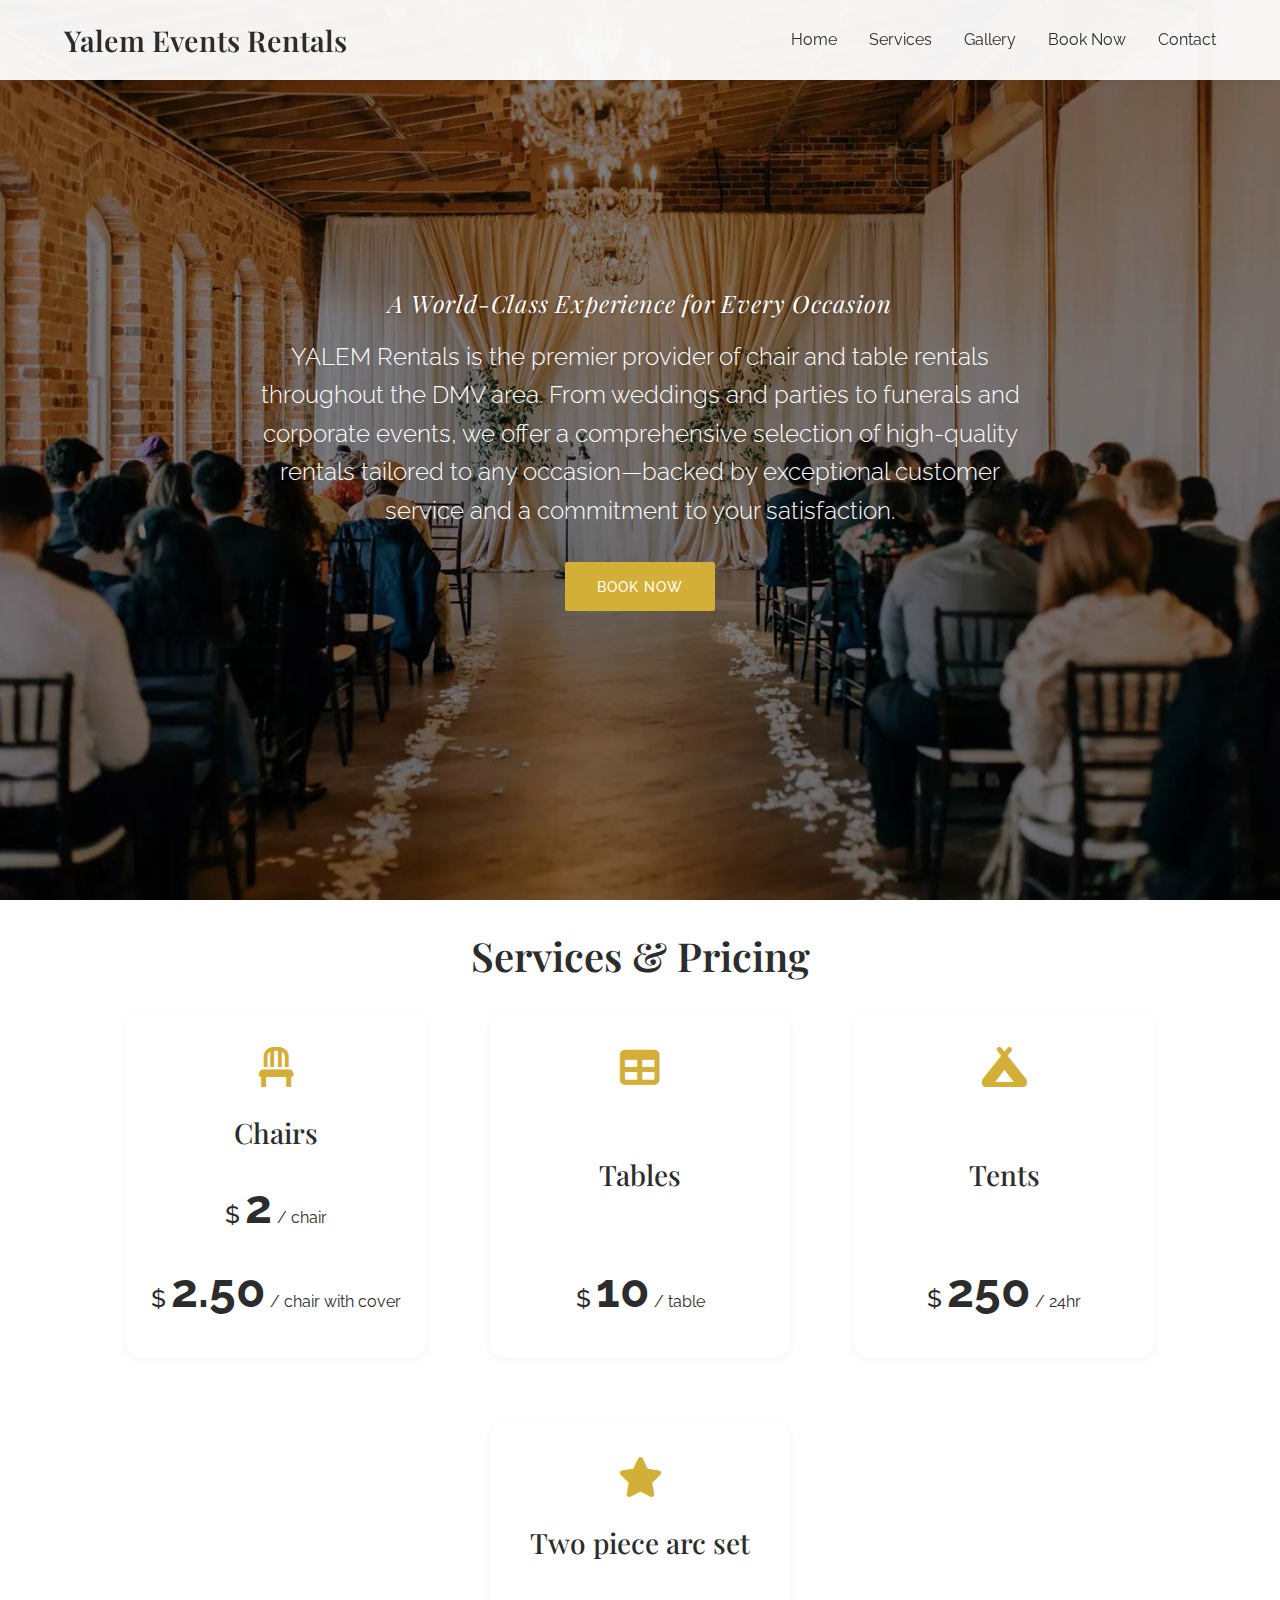
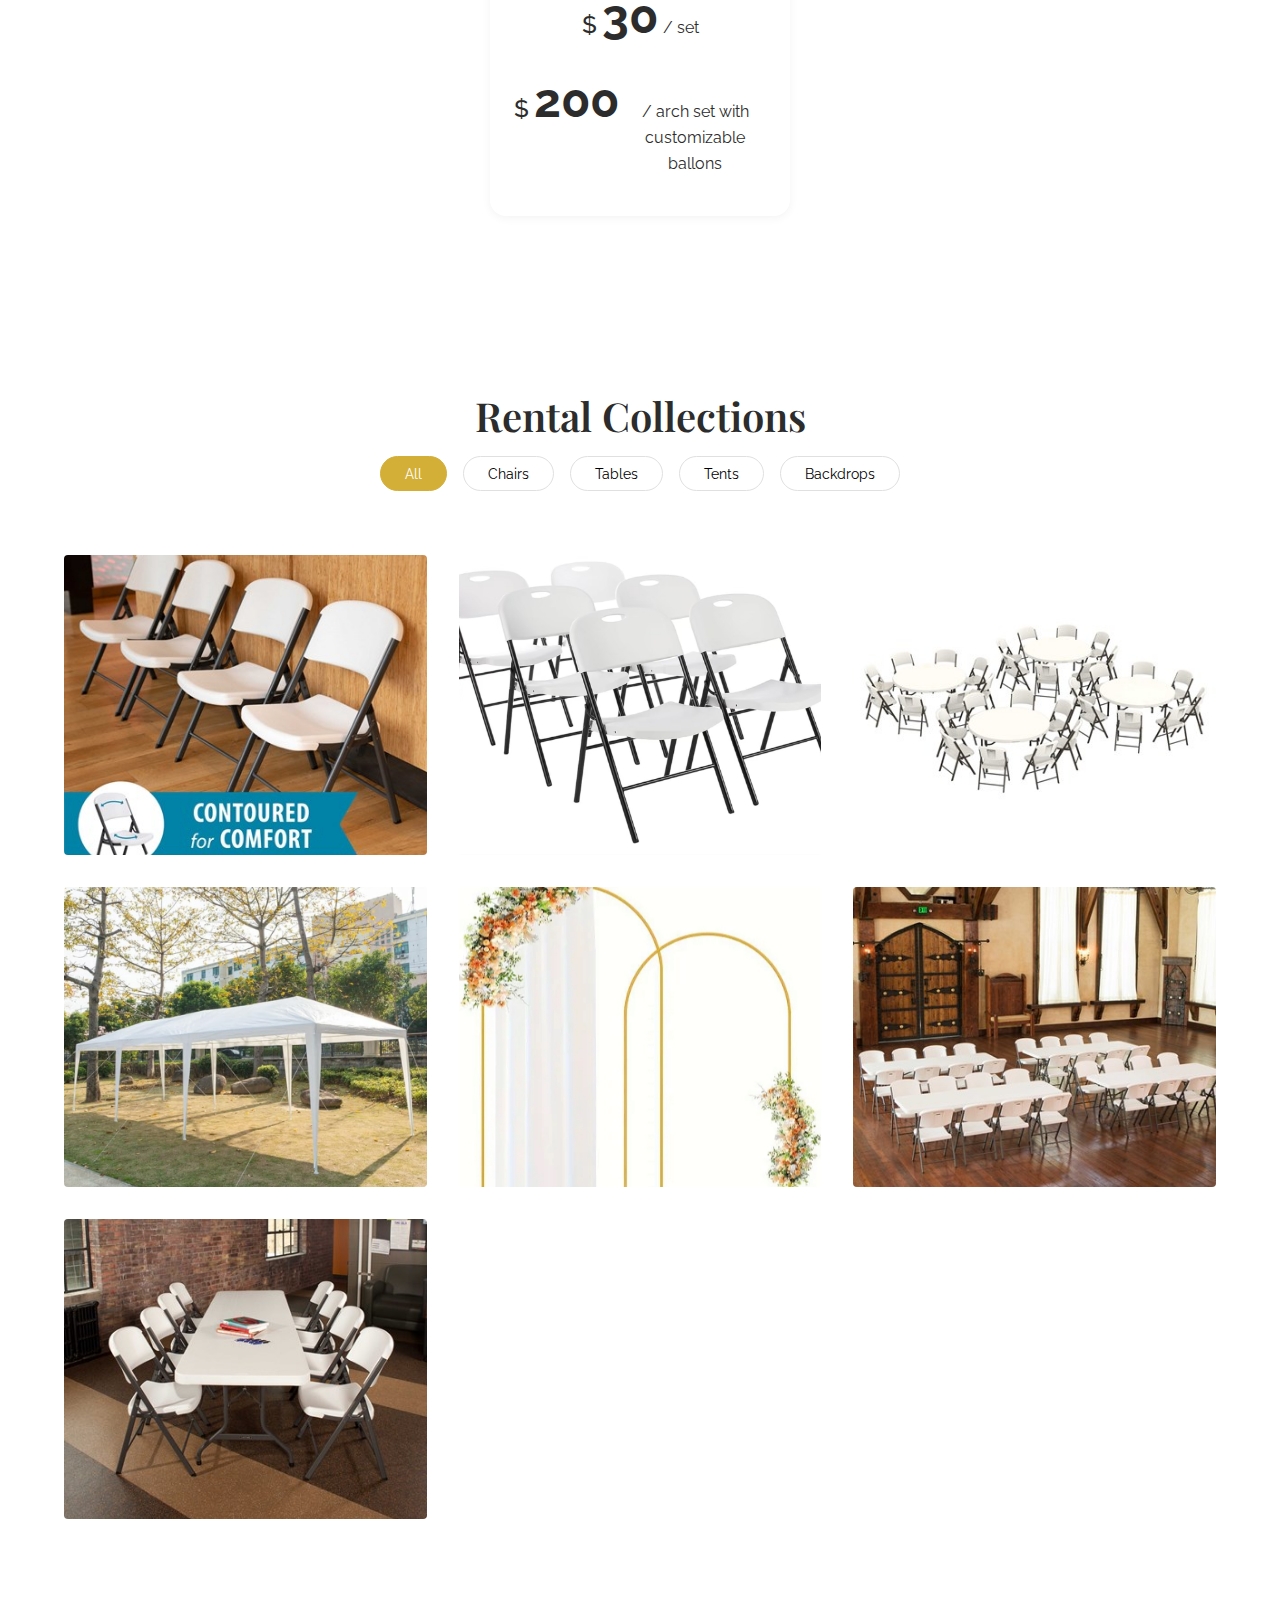
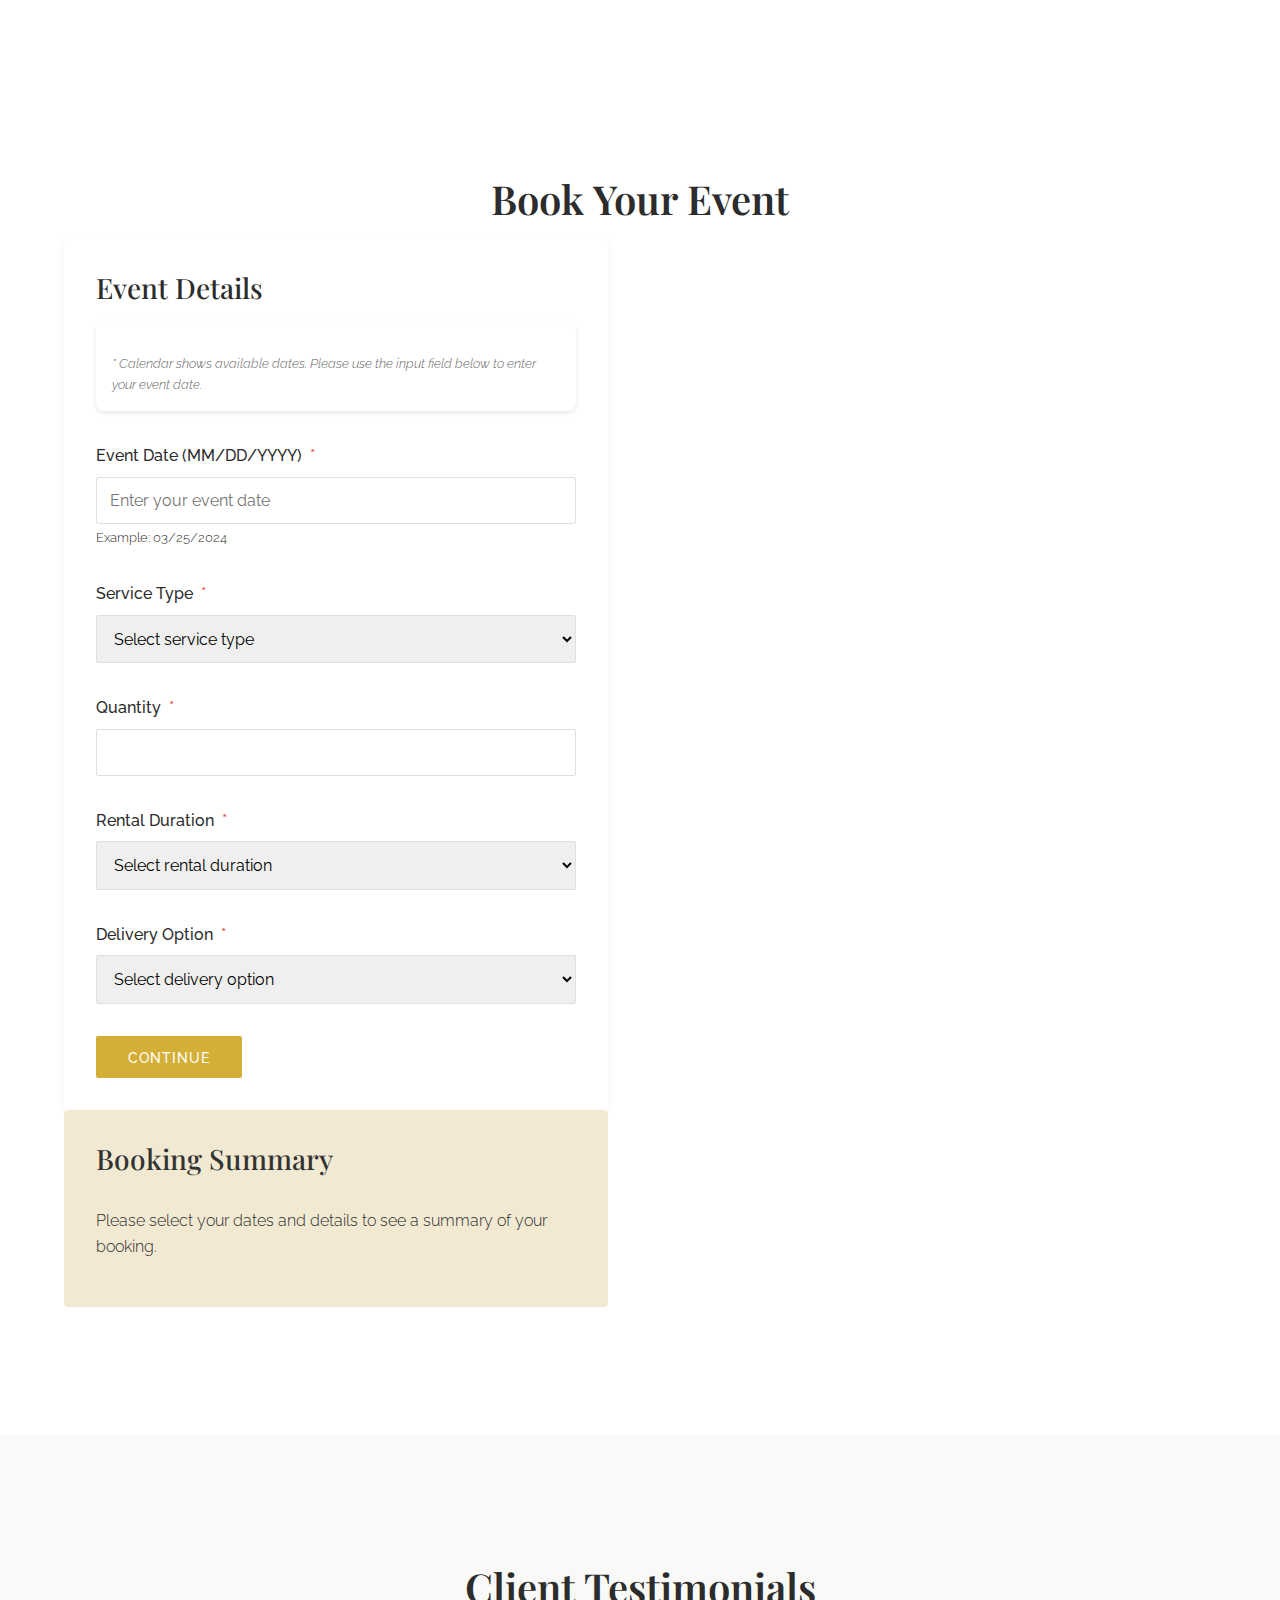
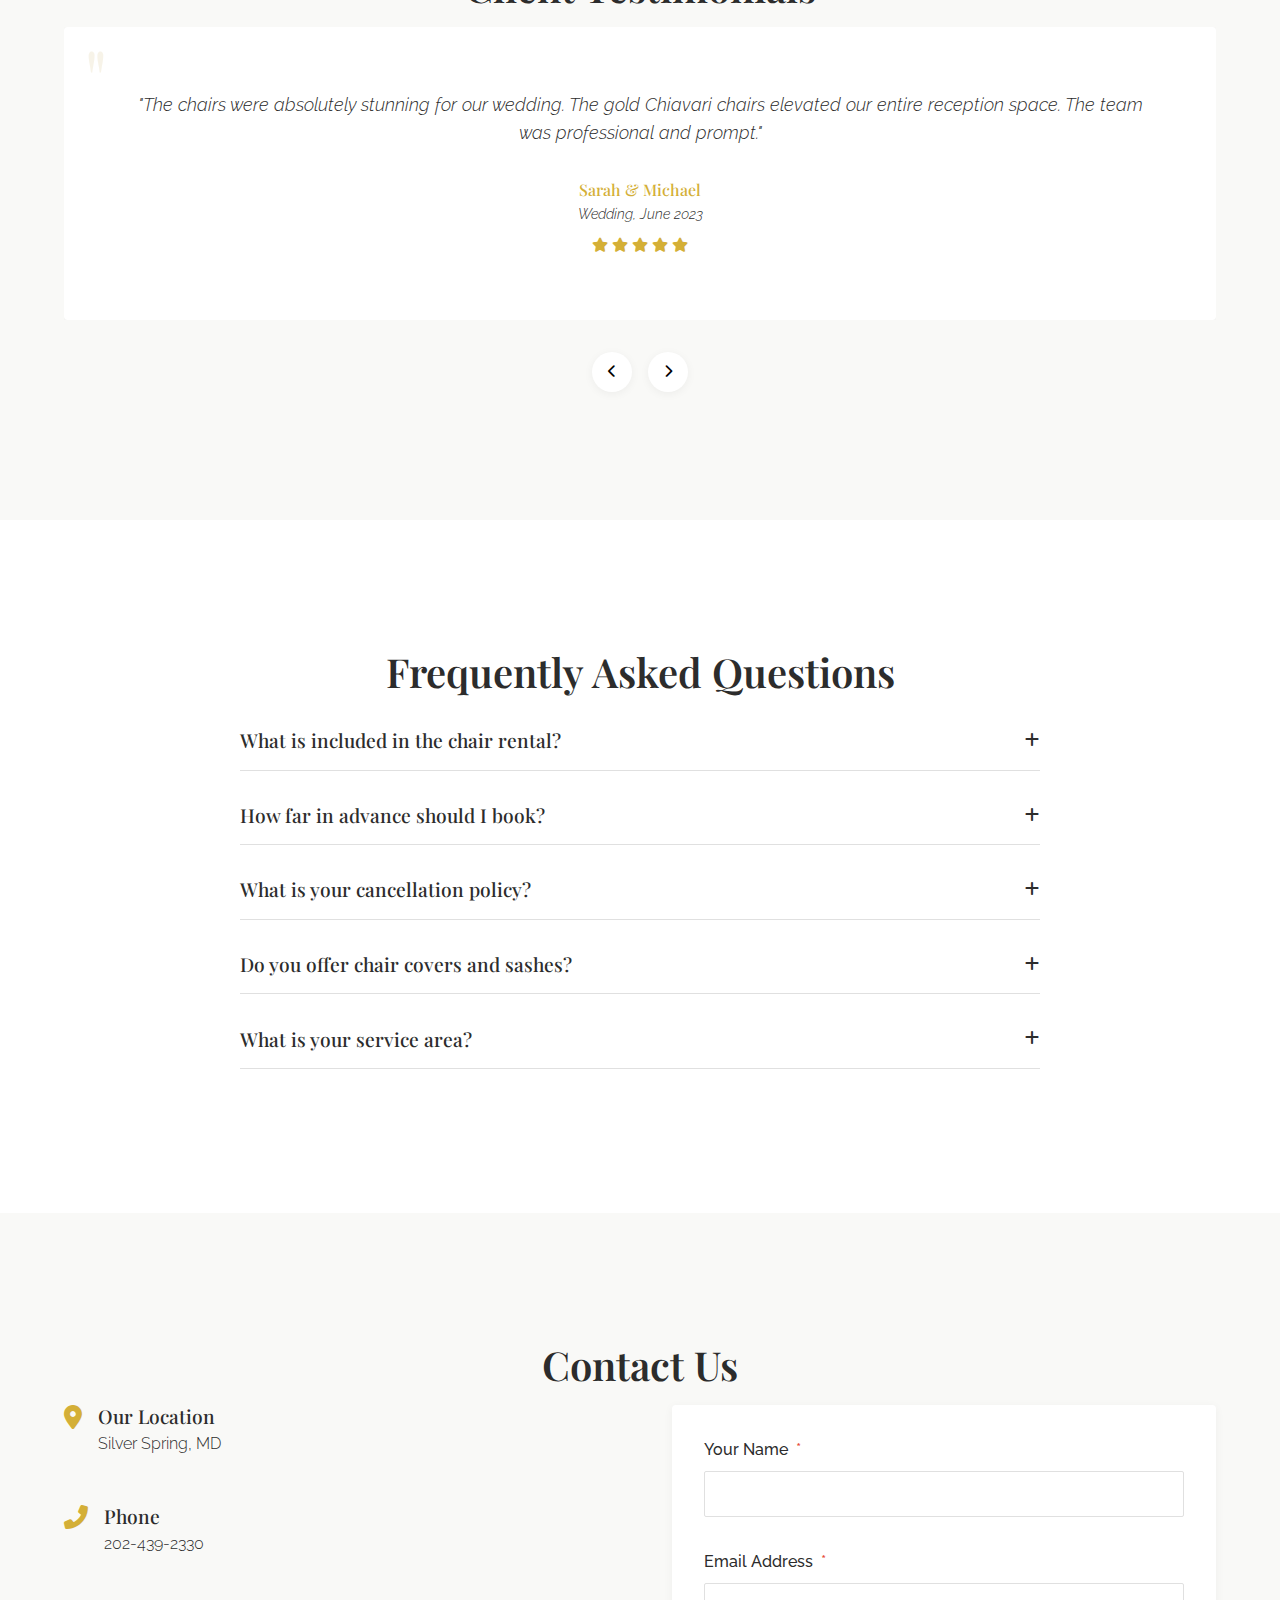
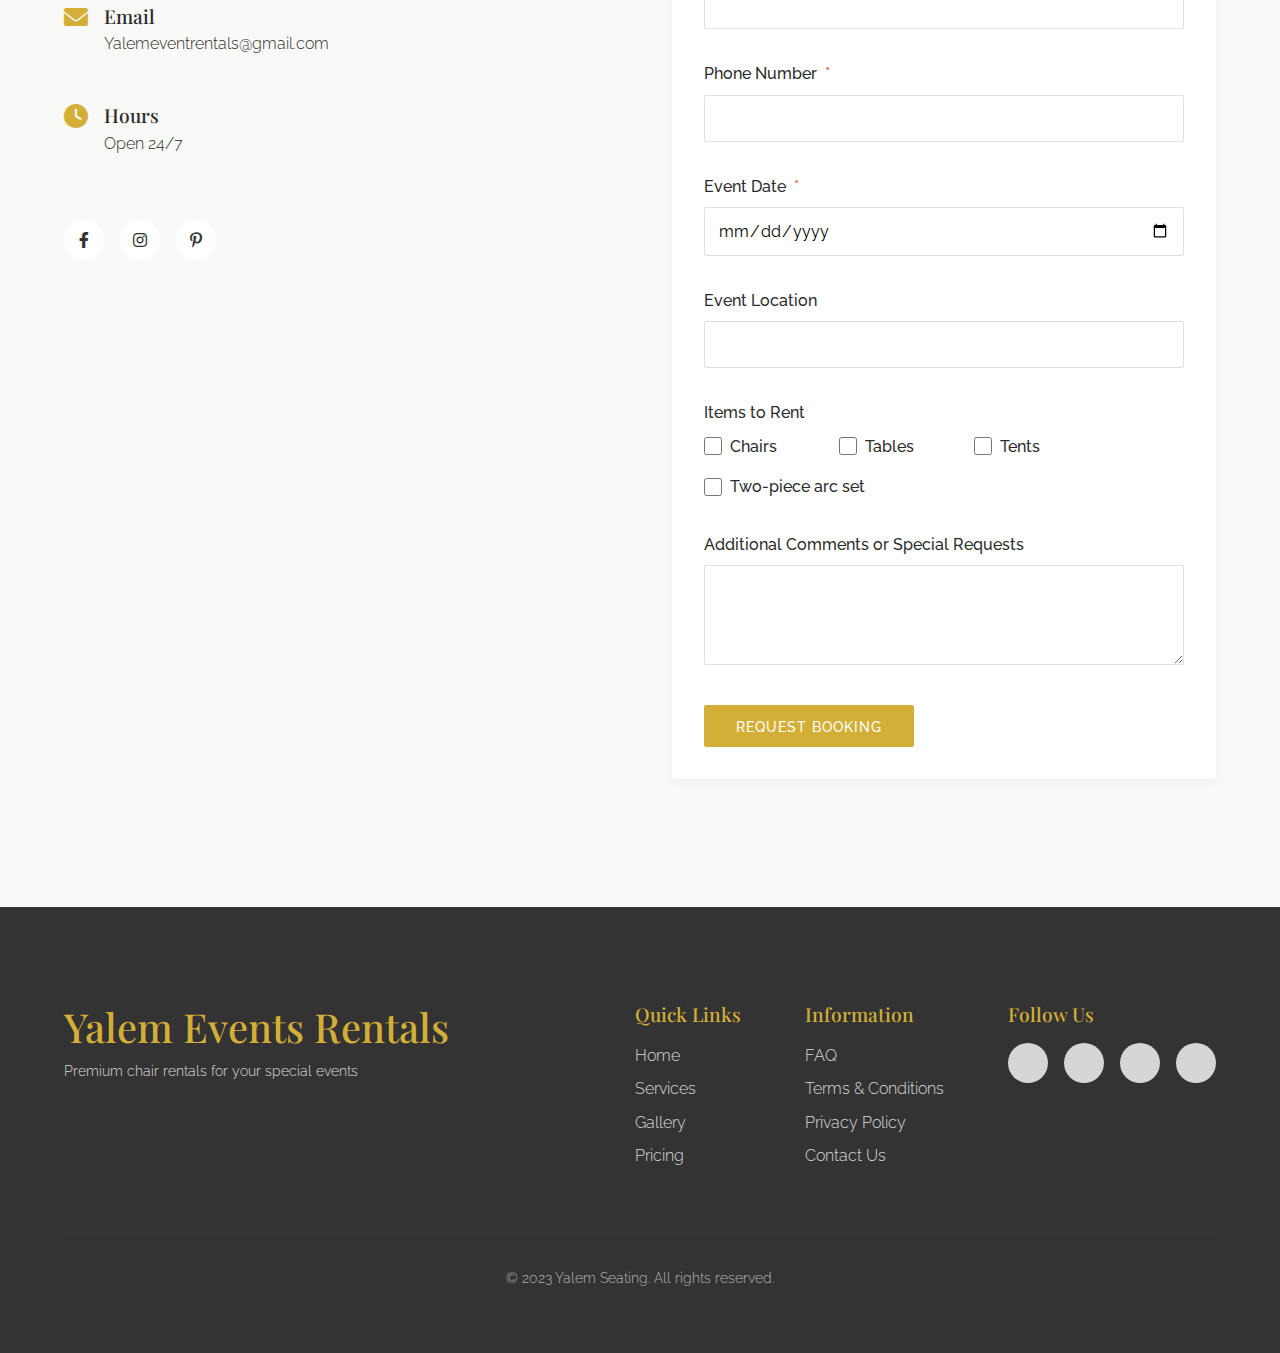
==== index.html @ 6e45da78 "chair images fixed" ====
<!DOCTYPE html>
<html lang="en">
<head>
    <meta charset="UTF-8">
    <meta name="viewport" content="width=device-width, initial-scale=1.0">
    <title>Yalem Events Rentals | Premium Event Rentals</title>
    <link rel="stylesheet" href="css/styles.css">
    <link rel="stylesheet" href="css/calendar.css">
    <link rel="stylesheet" href="https://cdn.jsdelivr.net/npm/fullcalendar@5.10.1/main.min.css">
    <link rel="preconnect" href="https://fonts.googleapis.com">
    <link rel="preconnect" href="https://fonts.gstatic.com" crossorigin>
    <link href="https://fonts.googleapis.com/css2?family=Playfair+Display:wght@400;500;600;700&family=Raleway:wght@300;400;500&display=swap" rel="stylesheet">
    <link rel="stylesheet" href="https://cdnjs.cloudflare.com/ajax/libs/font-awesome/6.0.0-beta3/css/all.min.css">
</head>
<body>
    <header>
        <nav class="navbar">
            <div class="logo">
                <h1>Yalem Events Rentals</h1>
            </div>
            <div class="menu-toggle">
                <span></span>
                <span></span>
                <span></span>
            </div>
            <ul class="nav-links">
                <li><a href="#home">Home</a></li>
                <li><a href="#services">Services</a></li>
                <li><a href="#gallery">Gallery</a></li>
                <li><a href="#booking">Book Now</a></li>
                <li><a href="#contact">Contact</a></li>
            </ul>
        </nav>
    </header>

    <main>
        <!-- Hero Section -->
        <section id="home" class="hero">
            <div class="hero-content">
                <h2 class="hero-slogan"><em>A World-Class Experience for Every Occasion</em></h2>
                <p class="hero-description">
              YALEM Rentals is the premier provider of chair and table rentals throughout the DMV area.
              From weddings and parties to funerals and corporate events, we offer a comprehensive selection
              of high-quality rentals tailored to any occasion—backed by exceptional customer service and a
              commitment to your satisfaction.
               </p>
               <a href="#booking" class="btn btn-primary">Book Now</a>
            </div>
         </section>
        <!-- Services Section -->
        <section id="services" class="services">
            <div class="container">
                <h2 class="section-title">Services & Pricing</h2>
                <div class="decorative-line"></div>
                <div class="services-grid">
                    <a href="#gallery-chairs" class="service-card" data-category="chairs" onclick="filterGallery('chairs')">
                        <div class="service-icon"><i class="fas fa-chair"></i></div>
                        <h3>Chairs</h3>
                        <div class="price">
                            <span class="currency">$</span>
                            <span class="amount">2</span>
                            <span class="period">/ chair</span>
                        </div>
                        <div class="price">
                            <span class="currency">$</span>
                            <span class="amount">2.50</span>
                            <span class="period">/ chair with cover</span>
                        </div>
                    </a>
                    
                    <a href="#gallery-tables" class="service-card" data-category="tables" onclick="filterGallery('tables')">
                        <div class="service-icon"><i class="fas fa-table"></i></div>
                        <h3>Tables</h3>
                        <div class="price">
                            <span class="currency">$</span>
                            <span class="amount">10</span>
                            <span class="period">/ table</span>
                        </div>
                    </a>
                    
                    <a href="#gallery-tents" class="service-card" data-category="tents" onclick="filterGallery('tents')">
                        <div class="service-icon"><i class="fas fa-campground"></i></div>
                        <h3>Tents</h3>
                        <div class="price">
                            <span class="currency">$</span>
                            <span class="amount">250</span>
                            <span class="period">/ 24hr</span>
                        </div>
                    </a>
                    
                    <a href="#gallery-backdrops" class="service-card" data-category="backdrops" onclick="filterGallery('backdrops')">
                        <div class="service-icon"><i class="fas fa-star"></i></div>
                        <h3>Two piece arc set</h3>
                        <div class="price">
                            <span class="currency">$</span>
                            <span class="amount">30</span>
                            <span class="period">/ set</span>
                        </div>
                        <div class="price">
                            <span class="currency">$</span>
                            <span class="amount">200</span>
                            <span class="period">/ arch set with customizable ballons</span>
                        </div>
                    </a>
                </div>
            </div>
        </section>

        <!-- Gallery Section -->
        <section id="gallery" class="gallery">
            <div class="container">
                <h2 class="section-title">Rental Collections</h2>
                <div class="gallery-filter">
                    <button class="filter-btn active" data-filter="all">All</button>
                    <button class="filter-btn" data-filter="chairs">Chairs</button>
                    <button class="filter-btn" data-filter="tables">Tables</button>
                    <button class="filter-btn" data-filter="tents">Tents</button>
                    <button class="filter-btn" data-filter="backdrops">Backdrops</button>
                </div>
            <div class="gallery-grid">
                    <div id="gallery-chairs" class="gallery-item" data-category="chairs">
                        <img src="img/chairs/chairs.png" alt="Premium Chairs">
                        <div class="gallery-item-overlay">
                            <h3>Premium Chairs</h3>
                            <p>Stylish and comfortable chairs for any event</p>
                        </div>
                    </div>
                
                    <div class="gallery-item" data-category="chairs">
                        <img src="img/chairs/chair2.png" alt="Premium Chairs">
                        <div class="gallery-item-overlay">
                            <h3>Premium Chairs</h3>
                            <p>Stylish and comfortable chairs for any event</p>
                        </div>
                    </div>
                
                    <div id="gallery-tables" class="gallery-item" data-category="tables">
                        <img src="img/table/circletable.jpg" alt="Event Tables">
                        <div class="gallery-item-overlay">
                            <h3>Event Tables</h3>
                            <p>Quality tables for your gatherings</p>
                        </div>
                    </div>
                
                    <div id="gallery-tents" class="gallery-item" data-category="tents">
                        <img src="img/tents/10X30 tent.png" alt="Event Tents">
                        <div class="gallery-item-overlay">
                            <h3>Event Tents</h3>
                            <p>Spacious tents for outdoor events</p>
                        </div>
                    </div>
                
                    <div id="gallery-backdrops" class="gallery-item" data-category="backdrops">
                        <img src="img/backdrops/decor_one.png" alt="Event Backdrop">
                        <div class="gallery-item-overlay">
                            <h3>Event Backdrop</h3>
                            <p>Beautiful backdrop designs for your special moments</p>
                        </div>
                    </div>
                    <div class="gallery-item" data-category="tables">
                         <img src="img/table/tableandchairsetup.jpg" alt="Table Setup">
                        <div class="gallery-item-overlay">
                            <h3>Table Setup</h3>
                            <p>Complete table arrangements</p>
                        </div>
                    </div>

                    <div class="gallery-item" data-category="tables">
                         <img src="img/table/tablesandchairs.jpg" alt="Tables and Chairs">
                        <div class="gallery-item-overlay">
                            <h3>Tables and Chairs</h3>
                            <p>Combined setups for events</p>
                        </div>
                    </div>
                </div>
        </section>

        <!-- Booking Section -->
        <section id="booking" class="booking">
            <div class="container">
                <h2 class="section-title">Book Your Event</h2>
                <div class="decorative-line"></div>
                <div class="booking-container">
                    <div class="form-container">
                        <form id="booking-form" class="booking-form" action="https://formspree.io/f/myzepqby" method="POST">
                            <div class="form-step active" data-step="1">
                                <h3>Event Details</h3>
                                <!-- Calendar Display (Read-only) -->
                                <div class="calendar-container">
                                    <div id="booking-calendar"></div>
                                    <small class="calendar-note">* Calendar shows available dates. Please use the input field below to enter your event date.</small>
                                </div>
                                <div class="form-group">
                                    <label for="event-date">Event Date (MM/DD/YYYY) <span class="required">*</span></label>
                                    <input type="text" 
                                           id="event-date" 
                                           name="event-date"
                                           placeholder="Enter your event date" 
                                           pattern="\d{2}/\d{2}/\d{4}"
                                           title="Please use format: MM/DD/YYYY"
                                           required>
                                    <small class="form-text">Example: 03/25/2024</small>
                                </div>
                                <div class="form-group">
                                    <label for="service-type">Service Type <span class="required">*</span></label>
                                    <select id="service-type" name="service-type" required>
                                        <option value="">Select service type</option>
                                        <option value="chairs">Chairs</option>
                                        <option value="chairs-covered">Chairs with Covers</option>
                                        <option value="tables-rect">Rectangular Tables</option>
                                        <option value="tables-round">Round Tables</option>
                                        <option value="tents">Tents</option>
                                        <option value="backdrops">Backdrops</option>
                                        <option value="decorations">Other Decorations</option>
                                    </select>
                                </div>
                                <div class="form-group">
                                    <label for="item-quantity">Quantity <span class="required">*</span></label>
                                    <input type="number" id="item-quantity" name="item-quantity" min="1" required>
                                </div>
                                <div class="form-group">
                                    <label for="rental-duration">Rental Duration <span class="required">*</span></label>
                                    <select id="rental-duration" name="rental-duration" required>
                                        <option value="">Select rental duration</option>
                                        <option value="6-hours">6 Hours</option>
                                        <option value="12-hours">12 Hours</option>
                                        <option value="24-hours">24 Hours</option>
                                        <option value="24-7">24/7 Hours</option>
                                        <option value="weekend">Weekend (Friday-Sunday)</option>
                                        <option value="week">Full Week</option>
                                    </select>
                                </div>
                                <div class="form-group">
                                    <label for="delivery-option">Delivery Option <span class="required">*</span></label>
                                    <select id="delivery-option" name="delivery-option" required>
                                        <option value="">Select delivery option</option>
                                        <option value="delivery">Delivery</option>
                                        <option value="pickup">Self Pickup</option>
                                    </select>
                                </div>
                                <div class="form-buttons">
                                    <button type="button" class="btn btn-primary next-step">Continue</button>
                                </div>
                            </div>
                            <div class="form-step" data-step="2">
                                <h3>Venue & Setup</h3>
                                <div class="form-group">
                                    <label for="venue-name">Venue Name <span class="required">*</span></label>
                                    <input type="text" id="venue-name" name="venue-name" required>
                                </div>
                                <div class="form-group">
                                    <label for="venue-address">Venue Address <span class="required">*</span></label>
                                    <textarea id="venue-address" name="venue-address" required></textarea>
                                </div>
                                <div class="form-group">
                                    <label for="setup-time">Setup Time <span class="required">*</span></label>
                                    <input type="time" id="setup-time" name="setup-time" required>
                                </div>
                                <div class="form-group">
                                    <label for="breakdown-time">Breakdown Time <span class="required">*</span></label>
                                    <input type="time" id="breakdown-time" name="breakdown-time" required>
                                </div>
                                <div class="form-buttons">
                                    <button type="button" class="btn btn-secondary prev-step">Back</button>
                                    <button type="button" class="btn btn-primary next-step">Continue</button>
                                </div>
                            </div>
                            <div class="form-step" data-step="3">
                                <h3>Contact Information</h3>
                                <div class="form-group">
                                    <label for="contact-name">Full Name <span class="required">*</span></label>
                                    <input type="text" id="contact-name" name="name" required>
                                </div>
                                <div class="form-group">
                                    <label for="contact-email">Email <span class="required">*</span></label>
                                    <input type="email" id="contact-email" name="email" required>
                                </div>
                                <div class="form-group">
                                    <label for="contact-phone">Phone <span class="required">*</span></label>
                                    <input type="tel" id="contact-phone" name="phone" required>
                                </div>
                                <div class="form-group">
                                    <label for="special-requests">Special Requests</label>
                                    <textarea id="special-requests" name="special-requests"></textarea>
                                </div>
                                <input type="hidden" name="_subject" value="New Booking Request from Website">
                                <input type="text" name="_gotcha" style="display:none">
                                <div id="booking-success-message" class="success-message" style="display:none;">
                                    <i class="fas fa-check-circle"></i>
                                    <p>Thank you for your booking request! We'll be in touch with you shortly to confirm details.</p>
                                </div>
                                <div class="form-buttons">
                                    <button type="button" class="btn btn-secondary prev-step">Back</button>
                                    <button type="submit" class="btn btn-primary">Submit Booking</button>
                                </div>
                            </div>
                        </form>
                        <div class="booking-summary">
                            <h3>Booking Summary</h3>
                            <div id="summary-content">
                                <p>Please select your dates and details to see a summary of your booking.</p>
                            </div>
                        </div>
                    </div>
                </div>
            </div>
        </section>

        <!-- Testimonials Section -->
        <section id="testimonials" class="testimonials">
            <div class="container">
                <h2 class="section-title">Client Testimonials</h2>
                <div class="decorative-line"></div>
                <div class="testimonial-slider">
                    <div class="testimonial-slide">
                        <div class="testimonial-content">
                            <p>"The chairs were absolutely stunning for our wedding. The gold Chiavari chairs elevated our entire reception space. The team was professional and prompt."</p>
                            <div class="testimonial-author">
                                <h4>Sarah & Michael</h4>
                                <p>Wedding, June 2023</p>
                                <div class="stars">
                                    <i class="fas fa-star"></i>
                                    <i class="fas fa-star"></i>
                                    <i class="fas fa-star"></i>
                                    <i class="fas fa-star"></i>
                                    <i class="fas fa-star"></i>
                                </div>
                            </div>
                        </div>
                    </div>
                    <div class="testimonial-slide">
                        <div class="testimonial-content">
                            <p>"We used Elegant Seating for our annual corporate gala. The ghost chairs were the perfect modern touch to our event. Setup was flawless and on time."</p>
                            <div class="testimonial-author">
                                <h4>Jennifer L.</h4>
                                <p>Corporate Event, March 2023</p>
                                <div class="stars">
                                    <i class="fas fa-star"></i>
                                    <i class="fas fa-star"></i>
                                    <i class="fas fa-star"></i>
                                    <i class="fas fa-star"></i>
                                    <i class="fas fa-star"></i>
                                </div>
                            </div>
                        </div>
                    </div>
                    <div class="testimonial-slide">
                        <div class="testimonial-content">
                            <p>"The cross-back chairs were exactly what we needed for our rustic-themed wedding. The booking process was simple and the staff was incredibly helpful."</p>
                            <div class="testimonial-author">
                                <h4>Emma & David</h4>
                                <p>Wedding, September 2023</p>
                                <div class="stars">
                                    <i class="fas fa-star"></i>
                                    <i class="fas fa-star"></i>
                                    <i class="fas fa-star"></i>
                                    <i class="fas fa-star"></i>
                                    <i class="fas fa-star-half-alt"></i>
                                </div>
                            </div>
                        </div>
                    </div>
                </div>
                <div class="testimonial-controls">
                    <button class="prev-testimonial"><i class="fas fa-chevron-left"></i></button>
                    <button class="next-testimonial"><i class="fas fa-chevron-right"></i></button>
                </div>
            </div>
        </section>

        <!-- FAQ Section -->
        <section id="faq" class="faq">
            <div class="container">
                <h2 class="section-title">Frequently Asked Questions</h2>
                <div class="decorative-line"></div>
                <div class="faq-container">
                    <div class="faq-item">
                        <div class="faq-question">
                            <h3>What is included in the chair rental?</h3>
                            <span class="faq-toggle"><i class="fas fa-plus"></i></span>
                        </div>
                        <div class="faq-answer">
                            <p>Our chair rentals include delivery, setup, and pickup. Depending on your package, chair covers, sashes, and custom arrangement may also be included.</p>
                        </div>
                    </div>
                    <div class="faq-item">
                        <div class="faq-question">
                            <h3>How far in advance should I book?</h3>
                            <span class="faq-toggle"><i class="fas fa-plus"></i></span>
                        </div>
                        <div class="faq-answer">
                            <p>We recommend booking at least 2-3 months in advance for peak wedding season (May-October). For other times, 1-2 months is usually sufficient.</p>
                        </div>
                    </div>
                    <div class="faq-item">
                        <div class="faq-question">
                            <h3>What is your cancellation policy?</h3>
                            <span class="faq-toggle"><i class="fas fa-plus"></i></span>
                        </div>
                        <div class="faq-answer">
                            <p>Cancellations made 30+ days before your event receive a full refund minus a $50 processing fee. Cancellations within 15-29 days receive a 50% refund. Cancellations less than 15 days before the event are non-refundable.</p>
                        </div>
                    </div>
                    <div class="faq-item">
                        <div class="faq-question">
                            <h3>Do you offer chair covers and sashes?</h3>
                            <span class="faq-toggle"><i class="fas fa-plus"></i></span>
                        </div>
                        <div class="faq-answer">
                            <p>Yes, we offer chair covers and sashes in various colors. These are included in our Gold and Diamond packages, or can be added to the Standard package for an additional fee.</p>
                        </div>
                    </div>
                    <div class="faq-item">
                        <div class="faq-question">
                            <h3>What is your service area?</h3>
                            <span class="faq-toggle"><i class="fas fa-plus"></i></span>
                        </div>
                        <div class="faq-answer">
                            <p>We service events within a 50-mile radius of our location at no additional charge. For events beyond this radius, a transportation fee may apply.</p>
                        </div>
                    </div>
                </div>
            </div>
        </section>

        <!-- Contact Section -->
        <section id="contact" class="contact">
            <div class="container">
                <h2 class="section-title">Contact Us</h2>
                <div class="decorative-line"></div>
                <div class="contact-container">
                    <div class="contact-info">
                        <div class="contact-item">
                            <i class="fas fa-map-marker-alt"></i>
                            <div>
                                <h3>Our Location</h3>
                                <p>Silver Spring, MD</p>
                            </div>
                        </div>
                        <div class="contact-item">
                            <i class="fas fa-phone-alt"></i>
                            <div>
                                <h3>Phone</h3>
                                <p>202-439-2330</p>
                            </div>
                        </div>
                        <div class="contact-item">
                            <i class="fas fa-envelope"></i>
                            <div>
                                <h3>Email</h3>
                                <p>Yalemeventrentals@gmail.com</p>
                            </div>
                        </div>
                        <div class="contact-item">
                            <i class="fas fa-clock"></i>
                            <div>
                                <h3>Hours</h3>
                                <p>Open 24/7</p>
                            </div>
                        </div>
                        <div class="social-links">
                            <a href="#" class="social-link"><i class="fab fa-facebook-f"></i></a>
                            <a href="#" class="social-link"><i class="fab fa-instagram"></i></a>
                            <a href="#" class="social-link"><i class="fab fa-pinterest-p"></i></a>
                        </div>
                    </div>
                    <div class="contact-form-container">
                        <form id="contact-form" class="contact-form" action="https://formspree.io/f/myzepqby" method="POST">
                            <div class="form-group">
                                <label for="name">Your Name <span class="required">*</span></label>
                                <input type="text" id="name" name="name" required>
                                <span class="error-message"></span>
                            </div>
                            <div class="form-group">
                                <label for="email">Email Address <span class="required">*</span></label>
                                <input type="email" id="email" name="email" required>
                                <span class="error-message"></span>
                            </div>
                            <div class="form-group">
                                <label for="phone">Phone Number <span class="required">*</span></label>
                                <input type="tel" id="phone" name="phone" required>
                                <span class="error-message"></span>
                            </div>
                            <div class="form-group">
                                <label for="event-date">Event Date <span class="required">*</span></label>
                                <input type="date" id="event-date" name="event-date" required>
                                <span class="error-message"></span>
                            </div>
                            <div class="form-group">
                                <label for="event-location">Event Location</label>
                                <input type="text" id="event-location" name="event-location">
                                <span class="error-message"></span>
                            </div>
                            <div class="form-group">
                                <label>Items to Rent</label>
                                <div class="checkbox-group">
                                    <div class="checkbox-item">
                                        <input type="checkbox" id="chairs" name="rental-items" value="Chairs">
                                        <label for="chairs">Chairs</label>
                                    </div>
                                    <div class="checkbox-item">
                                        <input type="checkbox" id="tables" name="rental-items" value="Tables">
                                        <label for="tables">Tables</label>
                                    </div>
                                    <div class="checkbox-item">
                                        <input type="checkbox" id="tents" name="rental-items" value="Tents">
                                        <label for="tents">Tents</label>
                                    </div>
                                    <div class="checkbox-item">
                                        <input type="checkbox" id="arc-set" name="rental-items" value="Two-piece arc set">
                                        <label for="arc-set">Two-piece arc set</label>
                                    </div>
                                </div>
                            </div>
                            <div class="form-group quantity-group" id="chairs-quantity-group" style="display:none;">
                                <label for="chairs-quantity">Number of Chairs</label>
                                <input type="number" id="chairs-quantity" name="chairs-quantity" min="1" value="1">
                            </div>
                            <div class="form-group quantity-group" id="tables-quantity-group" style="display:none;">
                                <label for="tables-quantity">Number of Tables</label>
                                <input type="number" id="tables-quantity" name="tables-quantity" min="1" value="1">
                            </div>
                            <div class="form-group quantity-group" id="tents-quantity-group" style="display:none;">
                                <label for="tents-quantity">Number of Tents</label>
                                <input type="number" id="tents-quantity" name="tents-quantity" min="1" value="1">
                            </div>
                            <div class="form-group quantity-group" id="arc-set-quantity-group" style="display:none;">
                                <label for="arc-set-quantity">Number of Arc Sets</label>
                                <input type="number" id="arc-set-quantity" name="arc-set-quantity" min="1" value="1">
                            </div>
                            <div class="form-group">
                                <label for="message">Additional Comments or Special Requests</label>
                                <textarea id="message" name="message"></textarea>
                            </div>
                            <input type="hidden" name="_subject" value="New Rental Booking Request">
                            <input type="text" name="_gotcha" style="display:none">
                            <div id="form-success-message" class="success-message" style="display:none;">
                                <i class="fas fa-check-circle"></i>
                                <p>Thank you for your booking request! We'll be in touch with you shortly.</p>
                            </div>
                            <button type="submit" class="btn btn-primary">Request Booking</button>
                        </form>
                    </div>
                </div>
            </div>
        </section>
    </main>

    <footer>
        <div class="container">
            <div class="footer-content">
                <div class="footer-logo">
                    <h2>Yalem Events Rentals</h2>
                    <p>Premium chair rentals for your special events</p>
                </div>
                <div class="footer-links">
                    <div class="footer-column">
                        <h3>Quick Links</h3>
                        <ul>
                            <li><a href="#home">Home</a></li>
                            <li><a href="#services">Services</a></li>
                            <li><a href="#gallery">Gallery</a></li>
                            <li><a href="#pricing">Pricing</a></li>
                        </ul>
                    </div>
                    <div class="footer-column">
                        <h3>Information</h3>
                        <ul>
                            <li><a href="#faq">FAQ</a></li>
                            <li><a href="#">Terms & Conditions</a></li>
                            <li><a href="#">Privacy Policy</a></li>
                            <li><a href="#contact">Contact Us</a></li>
                        </ul>
                    </div>
                    <div class="footer-column">
                        <h3>Follow Us</h3>
                        <div class="social-links">
                            <a href="#" class="social-link"><i class="fab fa-facebook-f"></i></a>
                            <a href="#" class="social-link"><i class="fab fa-instagram"></i></a>
                            <a href="#" class="social-link"><i class="fab fa-pinterest-p"></i></a>
                            <a href="#" class="social-link"><i class="fab fa-linkedin-in"></i></a>
                        </div>
                    </div>
                </div>
            </div>
            <div class="footer-bottom">
                <p>&copy; 2023 Yalem Seating. All rights reserved.</p>
            </div>
        </div>
    </footer>

    <!-- Lightbox for Gallery -->
    <div class="lightbox" id="gallery-lightbox">
        <div class="lightbox-content">
            <span class="close-lightbox">&times;</span>
            <img src="" alt="" id="lightbox-image">
            <div class="lightbox-caption"></div>
            <button class="lightbox-prev"><i class="fas fa-chevron-left"></i></button>
            <button class="lightbox-next"><i class="fas fa-chevron-right"></i></button>
        </div>
    </div>

    <script src="https://cdn.jsdelivr.net/npm/fullcalendar@5.10.1/main.min.js"></script>
    <script src="js/main.js"></script>
    <script src="js/calendar.js"></script>
    <script>
  function filterGallery(category) {
    // Trigger the filter button click for the specified category
    const filterBtn = document.querySelector(`.filter-btn[data-filter="${category}"]`);
    if (filterBtn) {
      filterBtn.click();
    }
    
    // Get the target element to scroll to
    const targetId = `#gallery-${category}`;
    const targetElement = document.querySelector(targetId);
    
    // Smooth scroll to the target element with offset for header
    if (targetElement) {
      setTimeout(() => {
        window.scrollTo({
          top: targetElement.offsetTop - 100, // Adjust for header height
          behavior: 'smooth'
        });
      }, 100); // Short delay to allow filter to complete
    }
  }
</script>
</body>
</html>
---- css/styles.css ----
/* 
 * Elegant Seating - Premium Chair Rentals
 * Main Stylesheet
 */

/* ===== RESET & BASE STYLES ===== */
* {
    margin: 0;
    padding: 0;
    box-sizing: border-box;
}

:root {
    /* Color Palette */
    --color-white: #ffffff;
    --color-off-white: #f9f9f7;
    --color-light-gray: #f0f0f0;
    --color-medium-gray: #e0e0e0;
    --color-dark-gray: #333333;
    --color-text: #2c2c2c;
    --color-gold: #d4af37;
    --color-gold-light: #f1e9d2;
    --color-accent: #c9a977;
    
    /* Typography */
    --font-heading: 'Playfair Display', serif;
    --font-body: 'Raleway', sans-serif;
    
    /* Spacing */
    --spacing-xs: 0.5rem;
    --spacing-sm: 1rem;
    --spacing-md: 2rem;
    --spacing-lg: 4rem;
    --spacing-xl: 6rem;
    
    /* Shadows */
    --shadow-light: 0 2px 10px rgba(0, 0, 0, 0.05);
    --shadow-medium: 0 4px 20px rgba(0, 0, 0, 0.1);
    
    /* Transitions */
    --transition-fast: 0.2s ease;
    --transition-medium: 0.3s ease;
    --transition-slow: 0.5s ease;
}

html {
    font-size: 16px;
    scroll-behavior: smooth;
}

body {
    font-family: var(--font-body);
    font-weight: 300;
    line-height: 1.6;
    color: var(--color-text);
    background-color: var(--color-white);
    overflow-x: hidden;
}

h1, h2, h3, h4, h5, h6 {
    font-family: var(--font-heading);
    font-weight: 500;
    line-height: 1.2;
    margin-bottom: var(--spacing-sm);
}

h1 {
    font-size: 3.5rem;
}

h2 {
    font-size: 2.5rem;
}

h3 {
    font-size: 1.75rem;
}

p {
    margin-bottom: var(--spacing-sm);
}

a {
    color: var(--color-text);
    text-decoration: none;
    transition: color var(--transition-fast);
}

a:hover {
    color: var(--color-accent);
}

ul {
    list-style: none;
}

img {
    max-width: 100%;
    height: auto;
}

.container {
    width: 90%;
    max-width: 1200px;
    margin: 0 auto;
    padding: var(--spacing-md) 0;
}

.section-title {
    text-align: center;
    margin-bottom: var(--spacing-sm);
    font-weight: 600;
}
.section-title-with-line {
  display: flex;
  flex-direction: column;
  align-items: center;
  gap: 0.5rem;
}
.decorative-line {
    width: 80px;
    height: 2px;
    background-color: var(--color-gold);
    margin: 0 auto var(--spacing-lg);
    position: relative;
}

.decorative-line::before,
.decorative-line::after {
    content: '';
    position: absolute;
    width: 6px;
    height: 6px;
    border-radius: 50%;
    background-color: var(--color-gold);
    top: -2px;
}

.decorative-line::before {
    left: -10px;
}

.decorative-line::after {
    right: -10px;
}

.decorative-line {
  display: none;
}
.btn {
    display: inline-block;
    padding: 0.8rem 2rem;
    border-radius: 2px;
    font-family: var(--font-body);
    font-weight: 500;
    text-transform: uppercase;
    letter-spacing: 1px;
    cursor: pointer;
    transition: all var(--transition-medium);
    border: none;
    font-size: 0.9rem;
}

.btn-primary {
    background-color: var(--color-gold);
    color: var(--color-white);
}

.btn-primary:hover {
    background-color: var(--color-dark-gray);
    color: var(--color-white);
}

.btn-secondary {
    background-color: transparent;
    color: var(--color-dark-gray);
    border: 1px solid var(--color-dark-gray);
}

.btn-secondary:hover {
    background-color: var(--color-dark-gray);
    color: var(--color-white);
}

/* ===== HEADER & NAVIGATION ===== */
header {
    position: fixed;
    top: 0;
    left: 0;
    width: 100%;
    z-index: 1000;
    background-color: rgba(255, 255, 255, 0.95);
    box-shadow: var(--shadow-light);
    transition: all var(--transition-medium);
}

.navbar {
    display: flex;
    justify-content: space-between;
    align-items: center;
    padding: 1rem 5%;
    height: 80px;
}

.logo h1 {
    font-size: 1.8rem;
    margin: 0;
    font-weight: 600;
}

.nav-links {
    display: flex;
    gap: var(--spacing-md);
}

.nav-links a {
    font-weight: 400;
    position: relative;
}

.nav-links a::after {
    content: '';
    position: absolute;
    bottom: -5px;
    left: 0;
    width: 0;
    height: 1px;
    background-color: var(--color-gold);
    transition: width var(--transition-medium);
}

.nav-links a:hover::after {
    width: 100%;
}

.menu-toggle {
    display: none;
    flex-direction: column;
    justify-content: space-between;
    width: 30px;
    height: 21px;
    cursor: pointer;
}

.menu-toggle span {
    display: block;
    height: 3px;
    width: 100%;
    background-color: var(--color-dark-gray);
    transition: all var(--transition-fast);
}

/* ===== HERO SECTION ===== */
.hero {
    position: relative;
    height: 100vh;
    display: flex;
    align-items: center;
    justify-content: center;
    text-align: center;
    color: #fff;
    background-image: url('../img/backdrops/background.jpeg');
    background-size: cover;
    background-position: center;
    background-repeat: no-repeat;
}

.hero::before {
    content: '';
    position: absolute;
    top: 0;
    left: 0;
    width: 100%;
    height: 100%;
    background-color: rgba(0, 0, 0, 0.5); /* Dark overlay for better text readability */
    z-index: 1;
}

.hero h1 {
    font-size: 3.5rem;
    margin-bottom: 1rem;
    font-family: 'Playfair Display', serif;
    font-weight: 700;
}

.hero p {
    font-size: 1.5rem;
    margin-bottom: 2rem;
    font-family: 'Raleway', sans-serif;
}
.hero-content {
  text-align: center;
  max-width: 800px;
  margin: 0 auto;
  padding: 60px 20px;
  color: white;
  position: relative;   
  z-index: 2;           
}

.hero-slogan {
  font-size: 1.5rem;              
  font-style: italic;
  font-weight: 400;
  margin-bottom: 20px;
  font-family: 'Playfair Display', serif;
  letter-spacing: 0.8px;
  text-shadow: 1px 1px 3px rgba(0, 0, 0, 0.3);
  white-space: normal;             
}



.hero-description {
  font-size: 1.1rem;
  line-height: 1.6;
  margin-bottom: 30px;
  font-family: 'Raleway', sans-serif;
}

.overlay {
  background-color: rgba(0, 0, 0, 0.5); /* dark transparent overlay */
  padding: 100px 20px;
  text-align: center;
}
/* ===== SERVICES SECTION ===== */
.service-card {
  max-width: 300px;
  flex: 1 1 300px;
  margin: 1rem;
  background: #fff;
  border-radius: 1rem;
  box-shadow: 0 2px 10px rgba(0, 0, 0, 0.05);
  display: flex;
  flex-direction: column;
  justify-content: space-between;
  padding: 1.5rem;
  text-align: center;
  cursor: pointer;
  text-decoration: none;
  color: var(--color-text);
  transition: transform var(--transition-medium), box-shadow var(--transition-medium);
}
.service-icon {
  font-size: 2rem;
  margin-bottom: 1rem;
}

.service-card .price,
.service-card .pricing-features {
  font-size: 0.95rem;
  margin-top: 1rem;
}


.service-card:hover {
    transform: translateY(-10px);
    box-shadow: var(--shadow-medium);
}

.service-icon {
    font-size: 2.5rem;
    color: var(--color-gold);
    margin-bottom: var(--spacing-sm);
}

.service-card h3 {
    margin-bottom: var(--spacing-sm);
}

.services-grid {
  display: flex;
  flex-wrap: wrap;
  gap: 2rem;
  justify-content: center;
}


/* ===== GALLERY SECTION ===== */
.gallery {
    padding: var(--spacing-xl) 0;
}

.gallery-filter {
    display: flex;
    justify-content: center;
    flex-wrap: wrap;
    gap: var(--spacing-sm);
    margin-bottom: var(--spacing-lg);
}

.filter-btn {
    background: none;
    border: 1px solid var(--color-medium-gray);
    padding: 0.5rem 1.5rem;
    border-radius: 30px;
    cursor: pointer;
    font-family: var(--font-body);
    font-size: 0.9rem;
    transition: all var(--transition-fast);
}

.filter-btn.active,
.filter-btn:hover {
    background-color: var(--color-gold);
    color: var(--color-white);
    border-color: var(--color-gold);
}

.gallery-grid {
    display: grid;
    grid-template-columns: repeat(auto-fill, minmax(300px, 1fr));
    gap: var(--spacing-md);
}

.gallery-item {
    position: relative;
    overflow: hidden;
    border-radius: 4px;
    cursor: pointer;
    height: 300px;
}

.gallery-item img {
    width: 100%;
    height: 100%;
    object-fit: cover;
    transition: transform var(--transition-medium);
}

.gallery-item:hover img {
    transform: scale(1.05);
}

.gallery-item-overlay {
    position: absolute;
    bottom: 0;
    left: 0;
    right: 0;
    background: linear-gradient(transparent, rgba(0, 0, 0, 0.7));
    padding: var(--spacing-sm);
    color: var(--color-white);
    opacity: 0;
    transform: translateY(20px);
    transition: all var(--transition-medium);
}

.gallery-item:hover .gallery-item-overlay {
    opacity: 1;
    transform: translateY(0);
}

/* ===== PRICING SECTION ===== */
.pricing {
    background-color: var(--color-off-white);
    padding: var(--spacing-xl) 0;
}

.pricing-grid {
    display: grid;
    grid-template-columns: repeat(auto-fit, minmax(300px, 1fr));
    gap: var(--spacing-md);
    margin-top: var(--spacing-lg);
}

.pricing-card {
    background-color: var(--color-white);
    border-radius: 8px;
    overflow: hidden;
    box-shadow: var(--shadow-light);
    transition: transform var(--transition-medium);
    display: flex;
    flex-direction: column;
    height: 100%;
}

.pricing-card:hover {
    transform: translateY(-10px);
}

.pricing-card.featured {
    border: 2px solid var(--color-gold);
    position: relative;
    z-index: 1;
}

.pricing-header {
    background-color: var(--color-dark-gray);
    color: var(--color-white);
    padding: var(--spacing-md);
    text-align: center;
}

.pricing-card.featured .pricing-header {
    background-color: var(--color-gold);
}

.price {
    margin: var(--spacing-sm) 0;
    display: flex;
    justify-content: center;
    align-items: baseline;
}

.price .currency {
    font-size: 1.5rem;
    font-weight: 500;
    margin-right: 5px;
}

.price .amount {
    font-size: 3rem;
    font-weight: 700;
    line-height: 1;
}

.price .period {
    font-size: 1rem;
    font-weight: 400;
    margin-left: 5px;
}

.contact-price {
    font-size: 1.2rem;
    font-weight: 500;
    color: var(--color-gold);
    padding: var(--spacing-xs) 0;
}

.pricing-features {
    padding: var(--spacing-md);
    flex-grow: 1;
}

.pricing-features ul {
    list-style: none;
    padding: 0;
    margin: 0;
}

.pricing-features li {
    margin-bottom: var(--spacing-sm);
    display: flex;
    align-items: center;
}

.pricing-features li i {
    margin-right: 10px;
    font-size: 0.9rem;
}

.pricing-features li i.fa-check {
    color: var(--color-gold);
}

.pricing-features li i.fa-times {
    color: #dc3545;
}

.pricing-footer {
    padding: 0 var(--spacing-md) var(--spacing-md);
    text-align: center;
}

.pricing-footer .btn {
    width: 100%;
}

.section-description {
    text-align: center;
    max-width: 800px;
    margin: 0 auto var(--spacing-md);
    color: var(--color-text);
    font-size: 1.1rem;
}

/* Mobile optimizations for pricing */
@media (max-width: 768px) {
    .pricing-grid {
        grid-template-columns: 1fr;
        max-width: 500px;
        margin-left: auto;
        margin-right: auto;
    }
    
    .pricing-card.featured {
        order: -1;
        margin-bottom: var(--spacing-md);
        transform: none;
    }
    
    .pricing-card:hover {
        transform: none;
    }
    
    .contact-price {
        font-size: 1.6rem;
    }
}

/* ===== BOOKING SECTION ===== */
.booking {
    padding: var(--spacing-xl) 0;
}

.booking-container {
    display: grid;
    grid-template-columns: 1fr 1fr;
    gap: var(--spacing-lg);
}

.calendar-container {
    background-color: var(--color-white);
    border-radius: 4px;
    box-shadow: var(--shadow-light);
    padding: var(--spacing-md);
}

.booking-form-container {
    display: flex;
    flex-direction: column;
    gap: var(--spacing-md);
}

.booking-form {
    background-color: var(--color-white);
    border-radius: 4px;
    box-shadow: var(--shadow-light);
    padding: var(--spacing-md);
}

.form-step {
    display: none;
}

.form-step.active {
    display: block;
}

.form-group {
    margin-bottom: var(--spacing-md);
}

.form-group label {
    display: block;
    margin-bottom: var(--spacing-xs);
    font-weight: 500;
}

.form-group input,
.form-group select,
.form-group textarea {
    width: 100%;
    padding: 0.8rem;
    border: 1px solid var(--color-medium-gray);
    border-radius: 2px;
    font-family: var(--font-body);
    font-size: 1rem;
    transition: border-color var(--transition-fast);
}

.form-group input:focus,
.form-group select:focus,
.form-group textarea:focus {
    outline: none;
    border-color: var(--color-gold);
}

.form-group textarea {
    min-height: 100px;
    resize: vertical;
}

.form-buttons {
    display: flex;
    justify-content: space-between;
    margin-top: var(--spacing-md);
}

.booking-summary {
    background-color: var(--color-gold-light);
    border-radius: 4px;
    padding: var(--spacing-md);
}

.booking-summary h3 {
    margin-bottom: var(--spacing-md);
    color: var(--color-dark-gray);
}

/* ===== TESTIMONIALS SECTION ===== */
.testimonials {
    background-color: var(--color-off-white);
    padding: var(--spacing-xl) 0;
}

.testimonial-slider {
    position: relative;
    overflow: hidden;
    margin-bottom: var(--spacing-md);
}

.testimonial-slide {
    display: none;
}

.testimonial-slide.active {
    display: block;
    animation: fadeIn 0.5s ease;
}

@keyframes fadeIn {
    from { opacity: 0; }
    to { opacity: 1; }
}

.testimonial-content {
    background-color: var(--color-white);
    padding: var(--spacing-lg);
    border-radius: 4px;
    box-shadow: var(--shadow-light);
    text-align: center;
    position: relative;
}

.testimonial-content::before {
    content: '"';
    font-family: var(--font-heading);
    font-size: 5rem;
    color: var(--color-gold-light);
    position: absolute;
    top: 10px;
    left: 20px;
    line-height: 1;
    opacity: 0.5;
}

.testimonial-content p {
    font-size: 1.1rem;
    font-style: italic;
    margin-bottom: var(--spacing-md);
}

.testimonial-author h4 {
    margin-bottom: 0.2rem;
    color: var(--color-gold);
}

.testimonial-author p {
    font-size: 0.9rem;
    margin-bottom: var(--spacing-xs);
}

.stars {
    color: var(--color-gold);
    font-size: 0.9rem;
}

.testimonial-controls {
    display: flex;
    justify-content: center;
    gap: var(--spacing-sm);
}

.prev-testimonial,
.next-testimonial {
    background-color: var(--color-white);
    border: none;
    width: 40px;
    height: 40px;
    border-radius: 50%;
    display: flex;
    align-items: center;
    justify-content: center;
    cursor: pointer;
    box-shadow: var(--shadow-light);
    transition: all var(--transition-fast);
}

.prev-testimonial:hover,
.next-testimonial:hover {
    background-color: var(--color-gold);
    color: var(--color-white);
}

/* ===== FAQ SECTION ===== */
.faq {
    padding: var(--spacing-xl) 0;
}

.faq-container {
    max-width: 800px;
    margin: 0 auto;
}

.faq-item {
    margin-bottom: var(--spacing-sm);
    border-bottom: 1px solid var(--color-medium-gray);
}

.faq-question {
    display: flex;
    justify-content: space-between;
    align-items: center;
    padding: var(--spacing-sm) 0;
    cursor: pointer;
}

.faq-question h3 {
    margin: 0;
    font-size: 1.2rem;
}

.faq-toggle {
    font-size: 1rem;
    transition: transform var(--transition-fast);
}

.faq-item.active .faq-toggle {
    transform: rotate(45deg);
}

.faq-answer {
    max-height: 0;
    overflow: hidden;
    transition: max-height var(--transition-medium);
}

.faq-item.active .faq-answer {
    max-height: 300px;
    padding-bottom: var(--spacing-sm);
}

/* ===== CONTACT SECTION ===== */
.contact {
    background-color: var(--color-off-white);
    padding: var(--spacing-xl) 0;
}

.contact-container {
    display: grid;
    grid-template-columns: 1fr 1fr;
    gap: var(--spacing-lg);
}

.contact-info {
    display: flex;
    flex-direction: column;
    gap: var(--spacing-md);
}

.contact-item {
    display: flex;
    align-items: flex-start;
    gap: var(--spacing-sm);
}

.contact-item i {
    font-size: 1.5rem;
    color: var(--color-gold);
}

.contact-item h3 {
    margin-bottom: 0.2rem;
    font-size: 1.2rem;
}

.social-links {
    display: flex;
    gap: var(--spacing-sm);
    margin-top: var(--spacing-sm);
}

.social-link {
    display: flex;
    align-items: center;
    justify-content: center;
    width: 40px;
    height: 40px;
    border-radius: 50%;
    background-color: var(--color-white);
    color: var(--color-dark-gray);
    transition: all var(--transition-fast);
}

.social-link:hover {
    background-color: var(--color-gold);
    color: var(--color-white);
}

.contact-form-container {
    background-color: var(--color-white);
    border-radius: 4px;
    box-shadow: var(--shadow-light);
    padding: var(--spacing-md);
}

/* ===== FOOTER ===== */
footer {
    background-color: var(--color-dark-gray);
    color: var(--color-white);
    padding: var(--spacing-lg) 0 var(--spacing-sm);
}

.footer-content {
    display: flex;
    flex-wrap: wrap;
    justify-content: space-between;
    gap: var(--spacing-lg);
    margin-bottom: var(--spacing-lg);
}

.footer-logo h2 {
    color: var(--color-gold);
    margin-bottom: var(--spacing-xs);
}

.footer-logo p {
    font-size: 0.9rem;
    opacity: 0.8;
}

.footer-links {
    display: flex;
    flex-wrap: wrap;
    gap: var(--spacing-lg);
}

.footer-column h3 {
    color: var(--color-gold);
    font-size: 1.2rem;
    margin-bottom: var(--spacing-sm);
}

.footer-column ul {
    display: flex;
    flex-direction: column;
    gap: 0.5rem;
}

.footer-column a {
    color: var(--color-white);
    opacity: 0.8;
    transition: opacity var(--transition-fast);
}

.footer-column a:hover {
    opacity: 1;
    color: var(--color-gold);
}

.footer-bottom {
    text-align: center;
    padding-top: var(--spacing-md);
    border-top: 1px solid rgba(255, 255, 255, 0.1);
    font-size: 0.9rem;
    opacity: 0.6;
}

/* ===== LIGHTBOX ===== */
.lightbox {
    display: none;
    position: fixed;
    top: 0;
    left: 0;
    width: 100%;
    height: 100%;
    background-color: rgba(0, 0, 0, 0.9);
    z-index: 2000;
    align-items: center;
    justify-content: center;
}

.lightbox.active {
    display: flex;
}

.lightbox-content {
    position: relative;
    max-width: 90%;
    max-height: 90%;
}

.lightbox-content img {
    max-width: 100%;
    max-height: 80vh;
    border: 5px solid var(--color-white);
}

.close-lightbox {
    position: absolute;
    top: -40px;
    right: 0;
    color: var(--color-white);
    font-size: 2rem;
    cursor: pointer;
}

.lightbox-caption {
    color: var(--color-white);
    text-align: center;
    padding: var(--spacing-sm) 0;
}

.lightbox-prev,
.lightbox-next {
    position: absolute;
    top: 50%;
    transform: translateY(-50%);
    background: rgba(0, 0, 0, 0.5);
    color: var(--color-white);
    border: none;
    width: 50px;
    height: 50px;
    border-radius: 50%;
    display: flex;
    align-items: center;
    justify-content: center;
    cursor: pointer;
    transition: background var(--transition-fast);
}

.lightbox-prev {
    left: -70px;
}

.lightbox-next {
    right: -70px;
}

.lightbox-prev:hover,
.lightbox-next:hover {
    background: rgba(0, 0, 0, 0.8);
}

/* ===== RESPONSIVE STYLES ===== */
@media (max-width: 1024px) {
    html {
        font-size: 15px;
    }
    
    .booking-container,
    .contact-container {
        grid-template-columns: 1fr;
    }
}

@media (max-width: 768px) {
    html {
        font-size: 14px;
    }
    
    .navbar {
        padding: 0 15px;
    }
    
    .logo h1 {
        font-size: 1.5rem;
    }
    
    .container {
        width: 95%;
        padding: var(--spacing-sm) 0;
    }
    
    .nav-links li a {
        padding: 12px 15px;
    }
    
    .menu-toggle {
        display: flex;
    }
    
    .nav-links {
        position: fixed;
        top: 70px;
        left: 0;
        width: 100%;
        background-color: var(--color-white);
        flex-direction: column;
        align-items: center;
        padding: var(--spacing-md) 0;
        gap: var(--spacing-sm);
        box-shadow: var(--shadow-light);
        transform: translateY(-100%);
        opacity: 0;
        pointer-events: none;
        transition: all var(--transition-medium);
    }
    
    .nav-links.active {
        transform: translateY(0);
        opacity: 1;
        pointer-events: all;
    }
    
    .hero-content h1 {
        font-size: 3rem;
    }
    
    .services-grid,
    .pricing-grid {
        grid-template-columns: 1fr;
    }
    
    .pricing-card.featured {
        order: -1;
        margin-bottom: var(--spacing-md);
    }
    
    .footer-content {
        flex-direction: column;
        gap: var(--spacing-md);
    }
    
    .lightbox-prev {
        left: 10px;
    }
    
    .lightbox-next {
        right: 10px;
    }
    
    input, select, textarea, button {
        -webkit-appearance: none;
        border-radius: 4px;
    }
    
    .contact-price {
        font-size: 1.1rem;
    }
}

@media (max-width: 480px) {
    .hero-content h1 {
        font-size: 2.5rem;
    }
    
    .section-title {
        font-size: 2rem;
    }
    
    .form-buttons {
        flex-direction: column;
        gap: var(--spacing-sm);
    }
    
    .form-buttons .btn {
        width: 100%;
    }
    
    body {
        font-size: 15px;
    }
    
    .logo h1 {
        font-size: 1.3rem;
    }
    
    .section-title {
        font-size: 1.8rem;
    }
}

/* ===== TOAST MESSAGE ===== */
.toast-message {
    position: fixed;
    bottom: 20px;
    left: 50%;
    transform: translateX(-50%);
    background-color: rgba(0, 0, 0, 0.8);
    color: var(--color-white);
    padding: 12px 24px;
    border-radius: 4px;
    font-size: 0.9rem;
    z-index: 2000;
    opacity: 0;
    visibility: hidden;
    transition: opacity var(--transition-medium), visibility var(--transition-medium);
}

.toast-message.show {
    opacity: 1;
    visibility: visible;
}

/* ===== ERROR STYLES ===== */
.error-message {
    color: #dc3545;
    font-size: 0.8rem;
    margin-top: 4px;
}

.form-group input.error,
.form-group select.error,
.form-group textarea.error {
    border-color: #dc3545;
}

/* Add these styles if they're not already in your stylesheet */

.success-message {
    background-color: #e8f5e9;
    color: #2e7d32;
    padding: 20px;
    border-radius: 8px;
    text-align: center;
    margin: 20px 0;
    animation: fadeIn 0.5s ease;
}

.success-message i {
    font-size: 2rem;
    margin-bottom: 10px;
}

@keyframes fadeIn {
    from { opacity: 0; transform: translateY(-10px); }
    to { opacity: 1; transform: translateY(0); }
}

.required {
    color: #e74c3c;
    margin-left: 4px;
}

/* Add smooth scrolling to the entire page */
html {
    scroll-behavior: smooth;
}

/* Ensure proper spacing for scroll targets */
[id^="gallery-"] {
    scroll-margin-top: 100px; /* Adjust based on your header height */
}

/* Enhance service cards to indicate they are clickable */
.service-card {
  max-width: 300px;
  flex: 1 1 300px;
  margin: 1rem;
  background: #fff;
  border-radius: 1rem;
  box-shadow: 0 2px 10px rgba(0, 0, 0, 0.05);
  display: flex;
  flex-direction: column;
  justify-content: space-between;
  padding: 1.5rem;
  text-align: center;
  cursor: pointer;
  text-decoration: none;
  color: var(--color-text);
  transition: transform var(--transition-medium), box-shadow var(--transition-medium);
}

/* Checkbox Group Styling */
.checkbox-group {
    display: flex;
    flex-wrap: wrap;
    gap: 15px;
    margin-top: 5px;
}

.checkbox-item {
    display: flex;
    align-items: center;
    gap: 8px;
    min-width: 120px;
}

.checkbox-item input[type="checkbox"] {
    width: 18px;
    height: 18px;
    cursor: pointer;
}

.checkbox-item label {
    margin-bottom: 0;
    cursor: pointer;
}

/* Responsive adjustments */
@media (max-width: 768px) {
    .checkbox-group {
        flex-direction: column;
        gap: 10px;
    }
    
    .checkbox-item {
        min-width: 100%;
    }
}
---- css/calendar.css ----
/* 
 * Elegant Seating - Premium Chair Rentals
 * Calendar Stylesheet
 */

/* ===== CALENDAR STYLES ===== */
.fc {
    --fc-border-color: var(--color-medium-gray);
    --fc-button-bg-color: var(--color-gold);
    --fc-button-border-color: var(--color-gold);
    --fc-button-hover-bg-color: var(--color-dark-gray);
    --fc-button-hover-border-color: var(--color-dark-gray);
    --fc-button-active-bg-color: var(--color-dark-gray);
    --fc-button-active-border-color: var(--color-dark-gray);
    --fc-event-bg-color: var(--color-gold);
    --fc-event-border-color: var(--color-gold);
    --fc-today-bg-color: var(--color-gold-light);
    font-family: var(--font-body);
}

.fc .fc-toolbar-title {
    font-family: var(--font-heading);
    font-size: 1.5rem;
}

.fc .fc-button {
    font-family: var(--font-body);
    text-transform: uppercase;
    font-size: 0.8rem;
    letter-spacing: 1px;
    padding: 0.5rem 1rem;
    border-radius: 2px;
    font-weight: 500;
}

.fc .fc-button-primary:not(:disabled):active,
.fc .fc-button-primary:not(:disabled).fc-button-active {
    background-color: var(--color-dark-gray);
    border-color: var(--color-dark-gray);
}

.fc .fc-daygrid-day-number {
    font-weight: 500;
    padding: 8px;
}

.fc .fc-daygrid-day.fc-day-today {
    background-color: var(--color-gold-light);
}

.fc .fc-daygrid-day.fc-day-past {
    opacity: 0.6;
}

.fc .fc-daygrid-day.fc-day-future {
    cursor: pointer;
    transition: background-color var(--transition-fast);
}

.fc .fc-daygrid-day.fc-day-future:hover {
    background-color: rgba(212, 175, 55, 0.1);
}

.fc .fc-daygrid-day.fc-day-selected {
    background-color: rgba(212, 175, 55, 0.2);
}

.fc .fc-daygrid-day.fc-day-in-range {
    background-color: rgba(212, 175, 55, 0.2);
}

.fc .fc-daygrid-day.fc-day-start-selected {
    background-color: rgba(212, 175, 55, 0.3);
}

.fc .fc-daygrid-day.fc-day-end-selected {
    background-color: rgba(212, 175, 55, 0.3);
}

.fc .fc-daygrid-day.fc-day-unavailable {
    background-color: rgba(220, 53, 69, 0.1);
    cursor: not-allowed;
    position: relative;
}

.fc .fc-daygrid-day.fc-day-unavailable::after {
    content: '';
    position: absolute;
    top: 0;
    left: 0;
    right: 0;
    bottom: 0;
    background: repeating-linear-gradient(
        45deg,
        rgba(220, 53, 69, 0.1),
        rgba(220, 53, 69, 0.1) 10px,
        rgba(220, 53, 69, 0.05) 10px,
        rgba(220, 53, 69, 0.05) 20px
    );
}

.fc .fc-daygrid-day.fc-day-unavailable .fc-daygrid-day-number {
    color: rgba(220, 53, 69, 0.7);
}

.fc .fc-event {
    border-radius: 2px;
    font-size: 0.8rem;
    padding: 2px 4px;
}

.fc .fc-event-title {
    font-weight: 500;
}

.fc .fc-event-time {
    font-weight: 400;
    opacity: 0.8;
}

/* Mobile Calendar Adjustments */
@media (max-width: 768px) {
    .fc .fc-toolbar.fc-header-toolbar {
        flex-direction: column;
        gap: var(--spacing-sm);
    }
    
    .fc .fc-toolbar-chunk {
        display: flex;
        justify-content: center;
    }
    
    .fc .fc-toolbar-title {
        font-size: 1.2rem;
    }
    
    .fc .fc-button {
        padding: 0.4rem 0.8rem;
        font-size: 0.7rem;
    }
    
    .fc .fc-daygrid-day-number {
        padding: 4px;
        font-size: 0.9rem;
    }
}

/* Date Range Selection Tooltip */
.date-range-tooltip {
    position: absolute;
    background-color: var(--color-white);
    border: 1px solid var(--color-medium-gray);
    border-radius: 4px;
    padding: 0.5rem 1rem;
    box-shadow: var(--shadow-light);
    font-size: 0.9rem;
    z-index: 10;
    pointer-events: none;
    opacity: 0;
    transition: opacity var(--transition-fast);
}

.date-range-tooltip.visible {
    opacity: 1;
}

.date-range-tooltip .price {
    font-weight: 700;
    color: var(--color-gold);
}

/* Date Range Summary */
.date-range-summary {
    background-color: var(--color-gold-light);
    border-radius: 4px;
    padding: var(--spacing-sm);
    margin-top: var(--spacing-sm);
}

.date-range-summary p {
    margin-bottom: var(--spacing-xs);
    display: flex;
    justify-content: space-between;
}

.date-range-summary .total {
    font-weight: 700;
    border-top: 1px solid rgba(0, 0, 0, 0.1);
    padding-top: var(--spacing-xs);
    margin-top: var(--spacing-xs);
}

/* Calendar Legend */
.calendar-container {
    margin-bottom: 2rem;
    padding: 1rem;
    background: #fff;
    border-radius: 8px;
    box-shadow: 0 2px 4px rgba(0,0,0,0.1);
}

.calendar-note {
    display: block;
    margin-top: 1rem;
    color: #666;
    font-style: italic;
}

.calendar-legend {
    display: flex;
    flex-wrap: wrap;
    gap: 1rem;
    margin-top: 1rem;
    padding: 0.5rem;
    background: #f8f9fa;
    border-radius: 4px;
}

.legend-item {
    display: flex;
    align-items: center;
    gap: 0.5rem;
}

.legend-color {
    width: 16px;
    height: 16px;
    border-radius: 4px;
}

.legend-available {
    background-color: #fff;
    border: 1px solid #ddd;
}

.legend-selected {
    background-color: rgba(212, 175, 55, 0.2);
}

.legend-unavailable {
    background-color: rgba(220, 53, 69, 0.1);
    border: 1px solid #dc3545;
}

.legend-today {
    background-color: #ffeb3b;
    border: 1px solid #fdd835;
}

/* Mobile Optimizations */
@media (max-width: 768px) {
    .calendar-container {
        padding: 0.5rem;
        margin: 0 -1rem 1rem -1rem;
        border-radius: 0;
    }

    .fc .fc-toolbar {
        flex-direction: column;
        gap: 0.5rem;
    }

    .fc .fc-toolbar-title {
        font-size: 1.2rem;
    }

    .fc .fc-button {
        padding: 0.2rem 0.5rem;
        font-size: 0.9rem;
    }

    .calendar-legend {
        justify-content: center;
        padding: 0.5rem 0;
    }

    .fc-view-harness {
        height: auto !important;
        min-height: 300px;
    }
}

/* Make calendar read-only */
.fc-event-draggable {
    pointer-events: none;
}

.fc-event-resizable {
    pointer-events: none;
}

.fc-event {
    cursor: default !important;
}
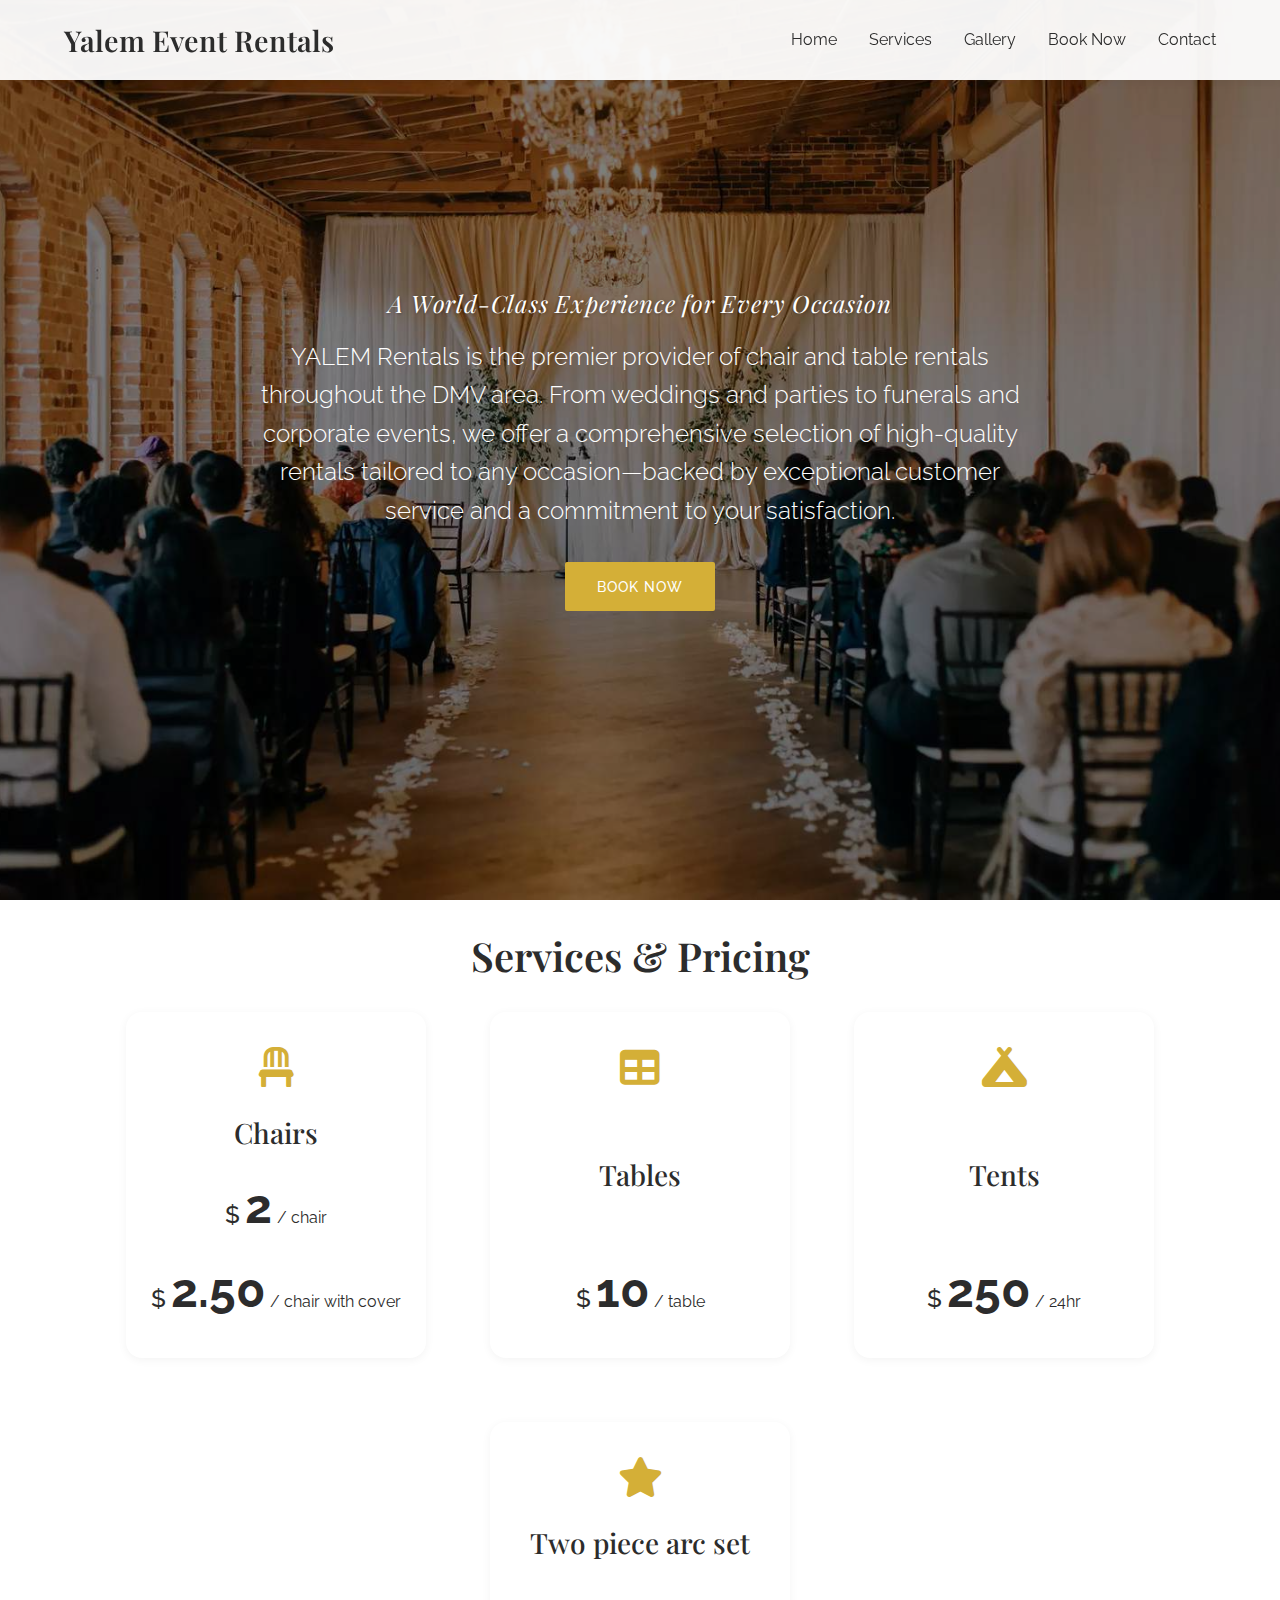
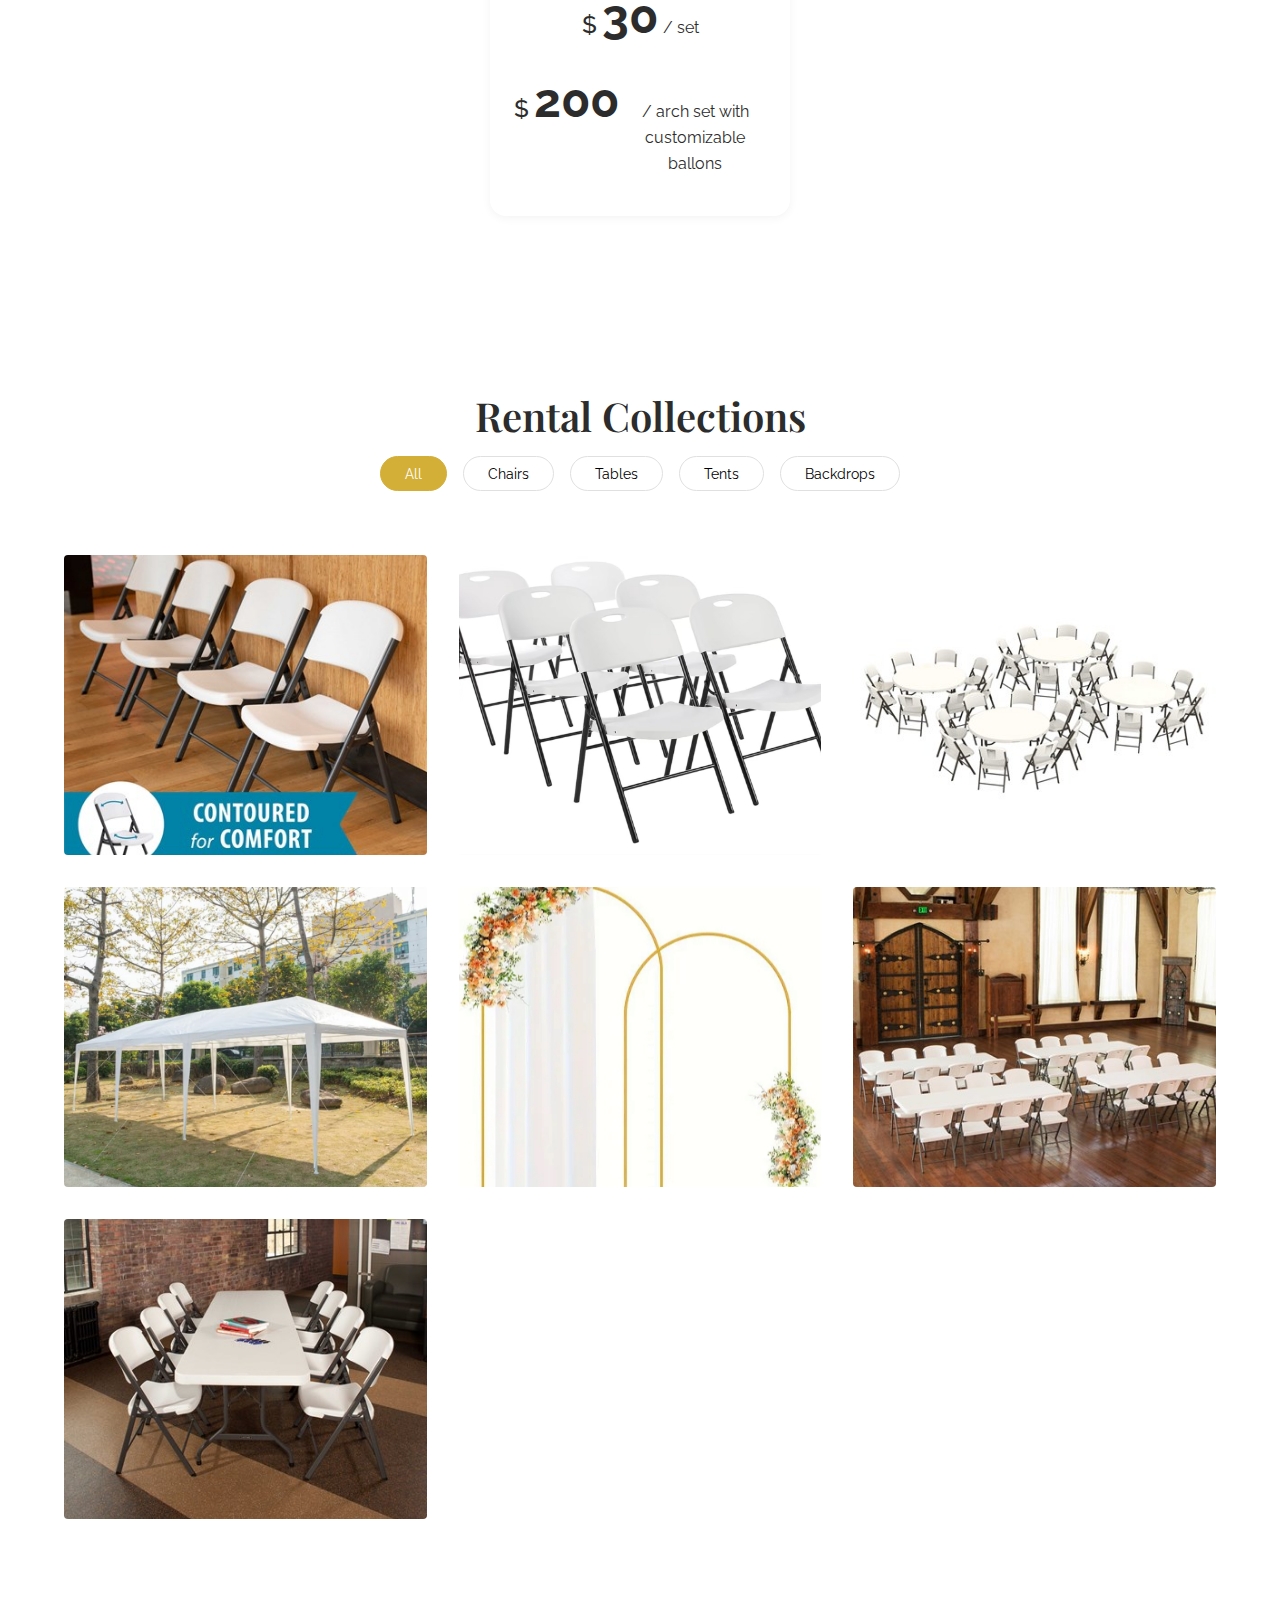
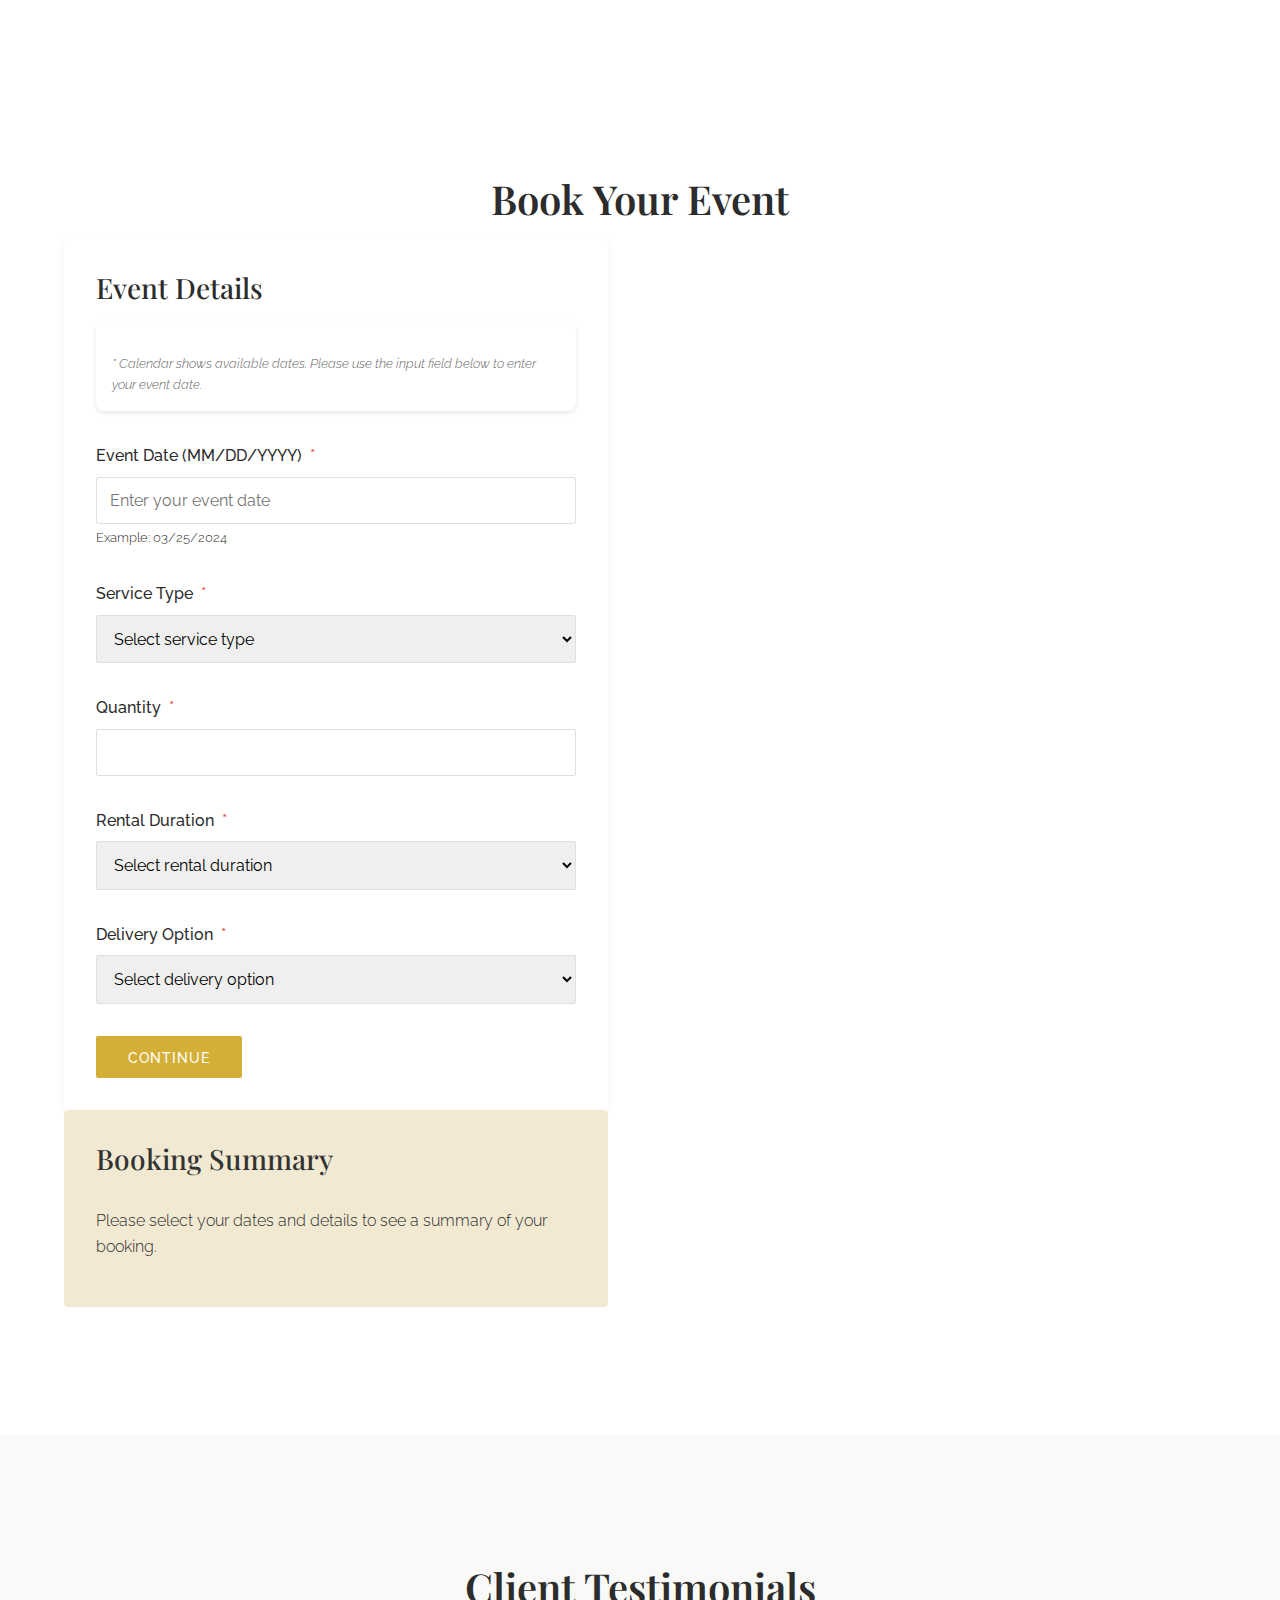
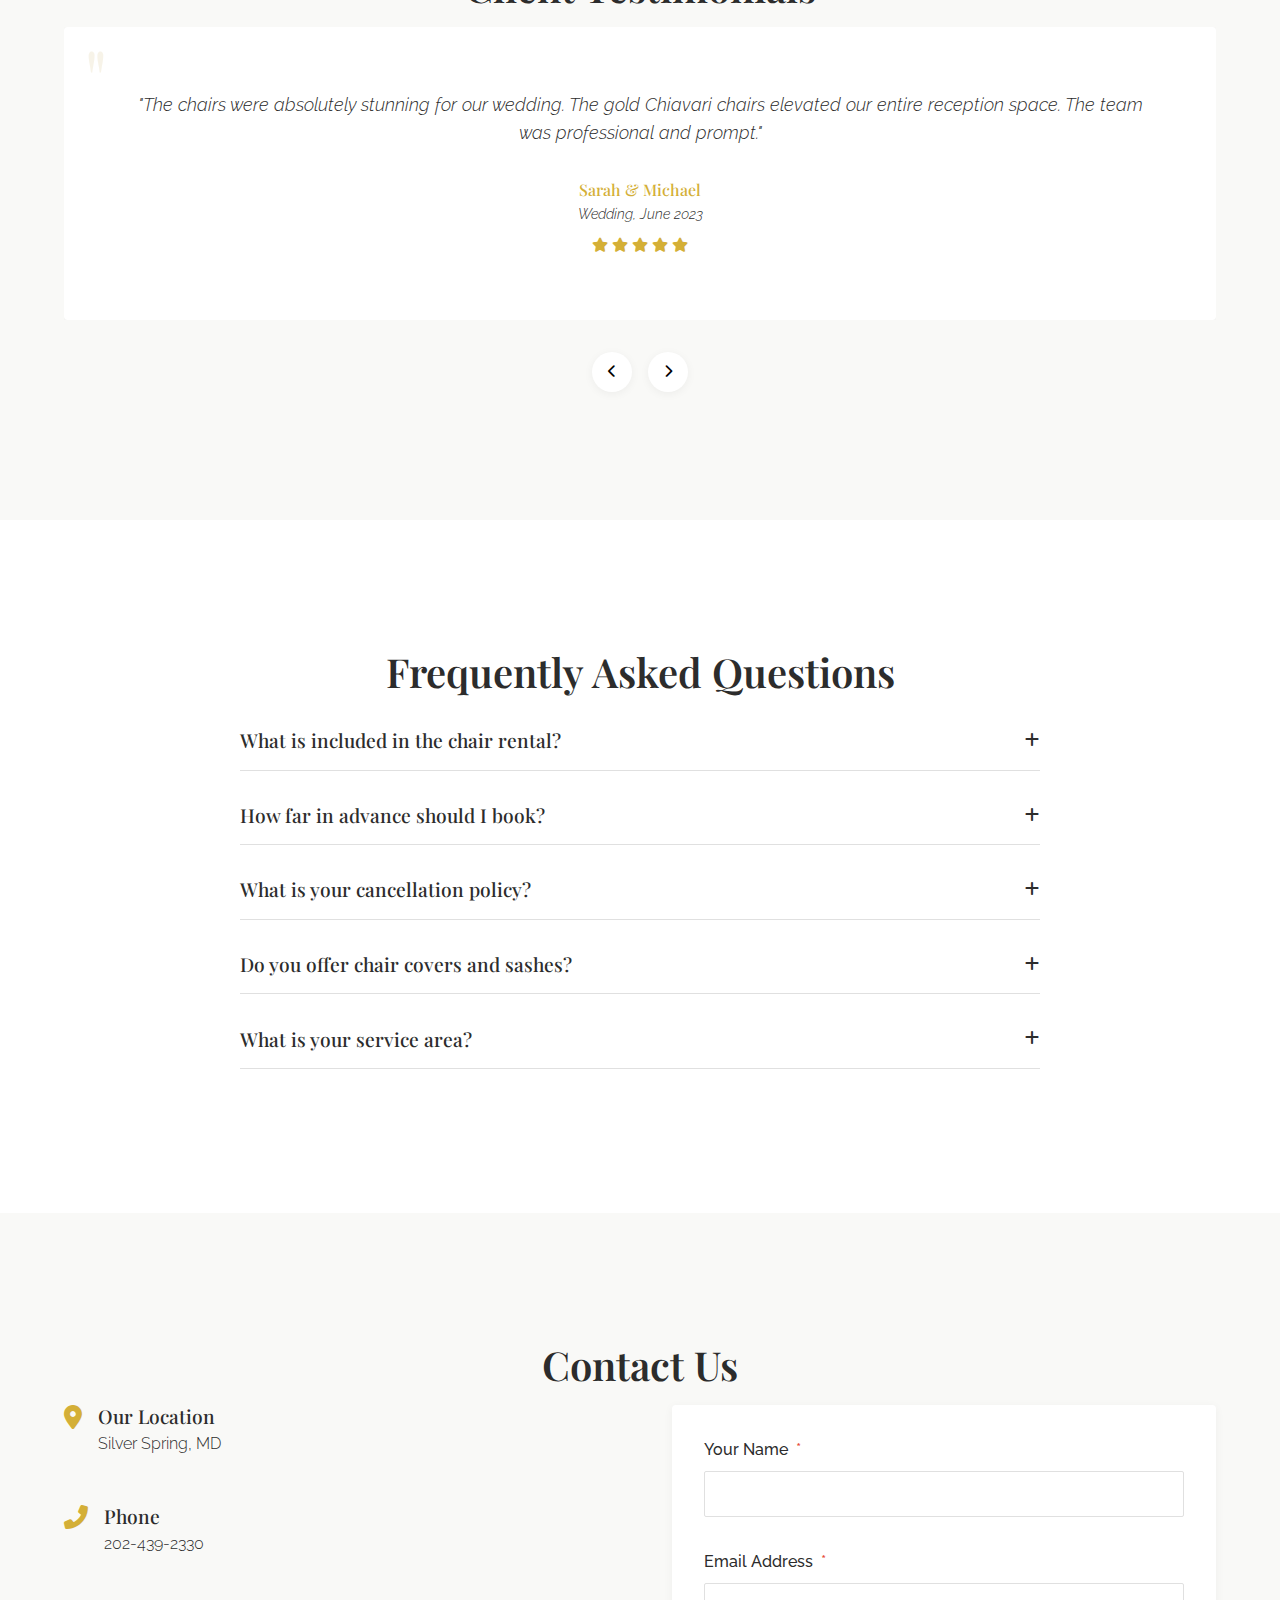
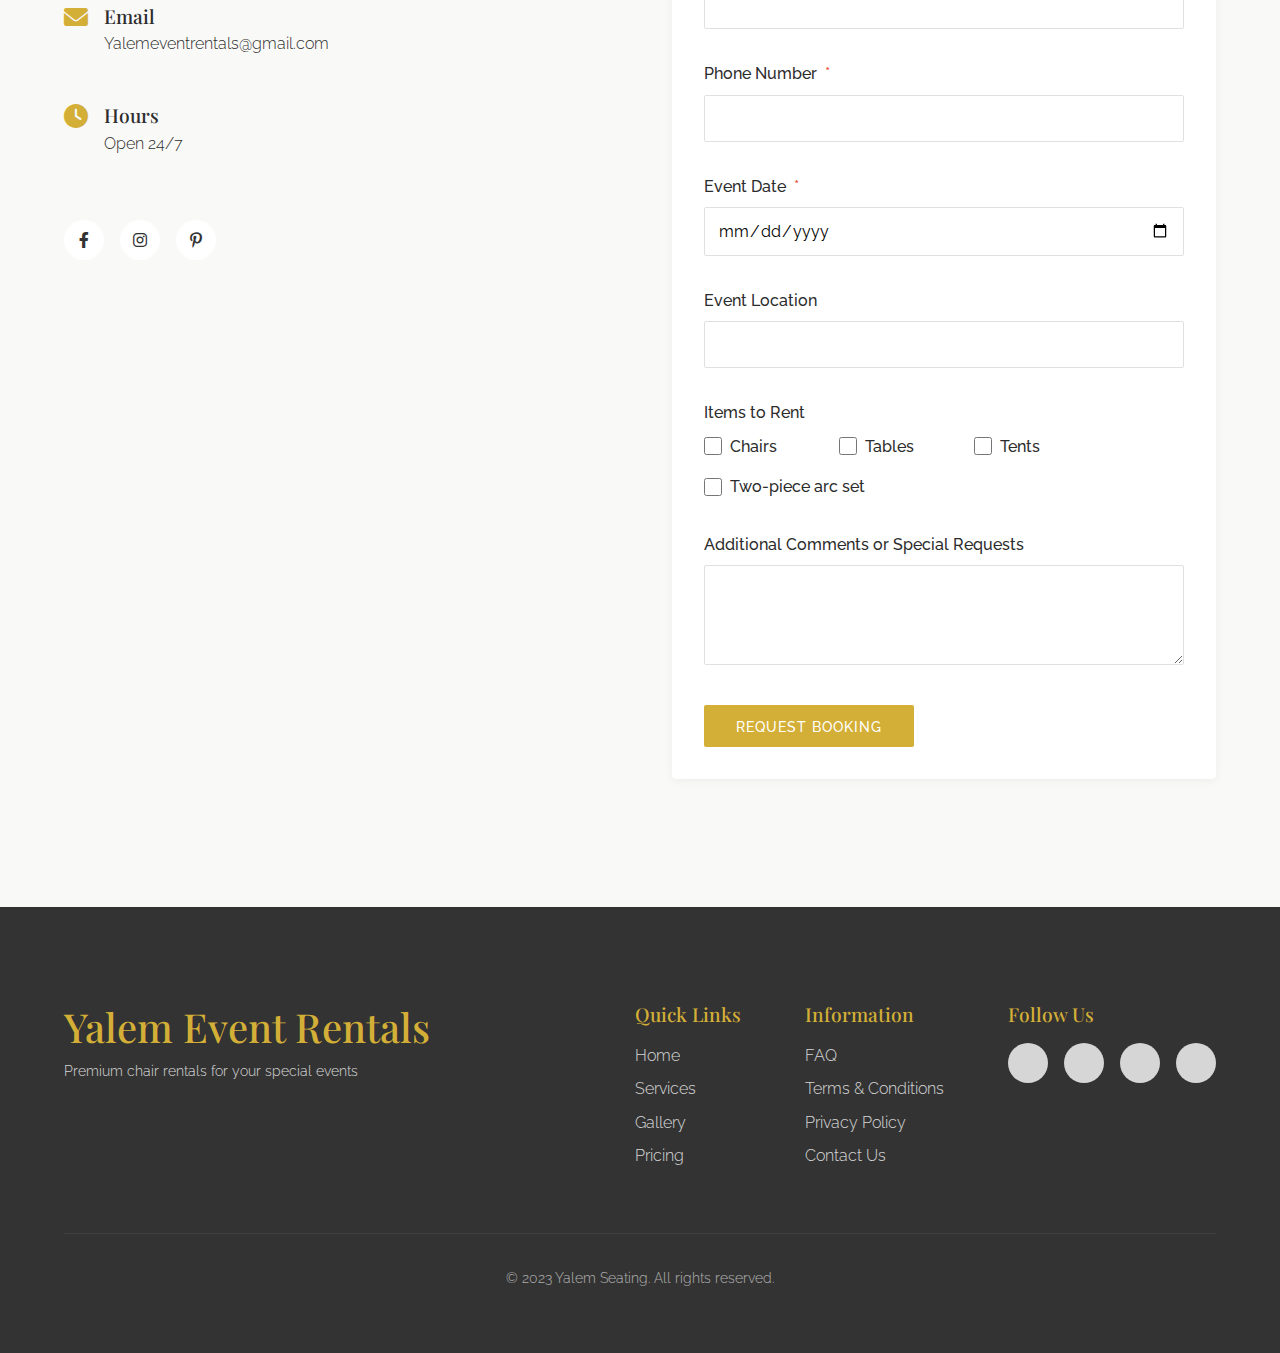
==== commit 93c7218c: "fixed grammer" ====
--- a/index.html
+++ b/index.html
@@ -3,7 +3,7 @@
 <head>
     <meta charset="UTF-8">
     <meta name="viewport" content="width=device-width, initial-scale=1.0">
-    <title>Yalem Events Rentals | Premium Event Rentals</title>
+    <title>Yalem Event Rentals | Premium Event Rentals</title>
     <link rel="stylesheet" href="css/styles.css">
     <link rel="stylesheet" href="css/calendar.css">
     <link rel="stylesheet" href="https://cdn.jsdelivr.net/npm/fullcalendar@5.10.1/main.min.css">
@@ -16,7 +16,7 @@
     <header>
         <nav class="navbar">
             <div class="logo">
-                <h1>Yalem Events Rentals</h1>
+                <h1>Yalem Event Rentals</h1>
             </div>
             <div class="menu-toggle">
                 <span></span>
@@ -550,7 +550,7 @@
         <div class="container">
             <div class="footer-content">
                 <div class="footer-logo">
-                    <h2>Yalem Events Rentals</h2>
+                    <h2>Yalem Event Rentals</h2>
                     <p>Premium chair rentals for your special events</p>
                 </div>
                 <div class="footer-links">
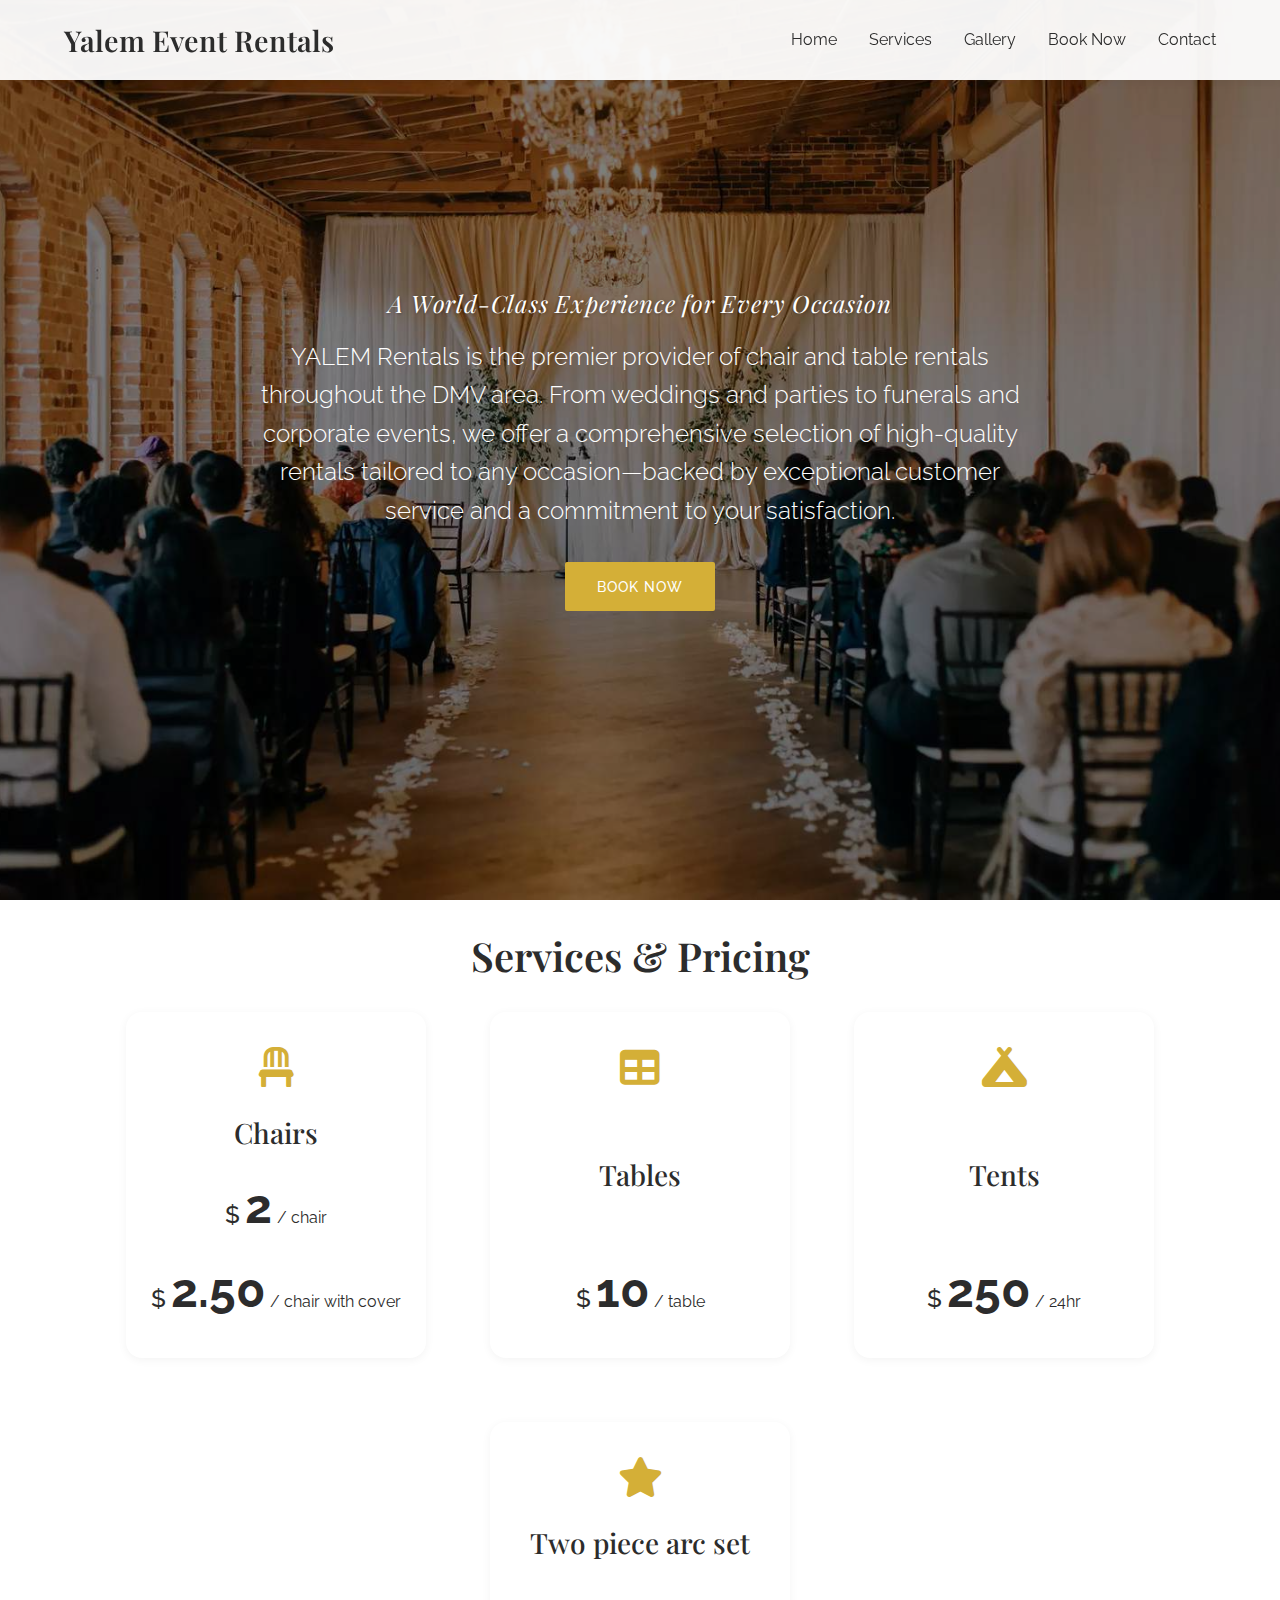
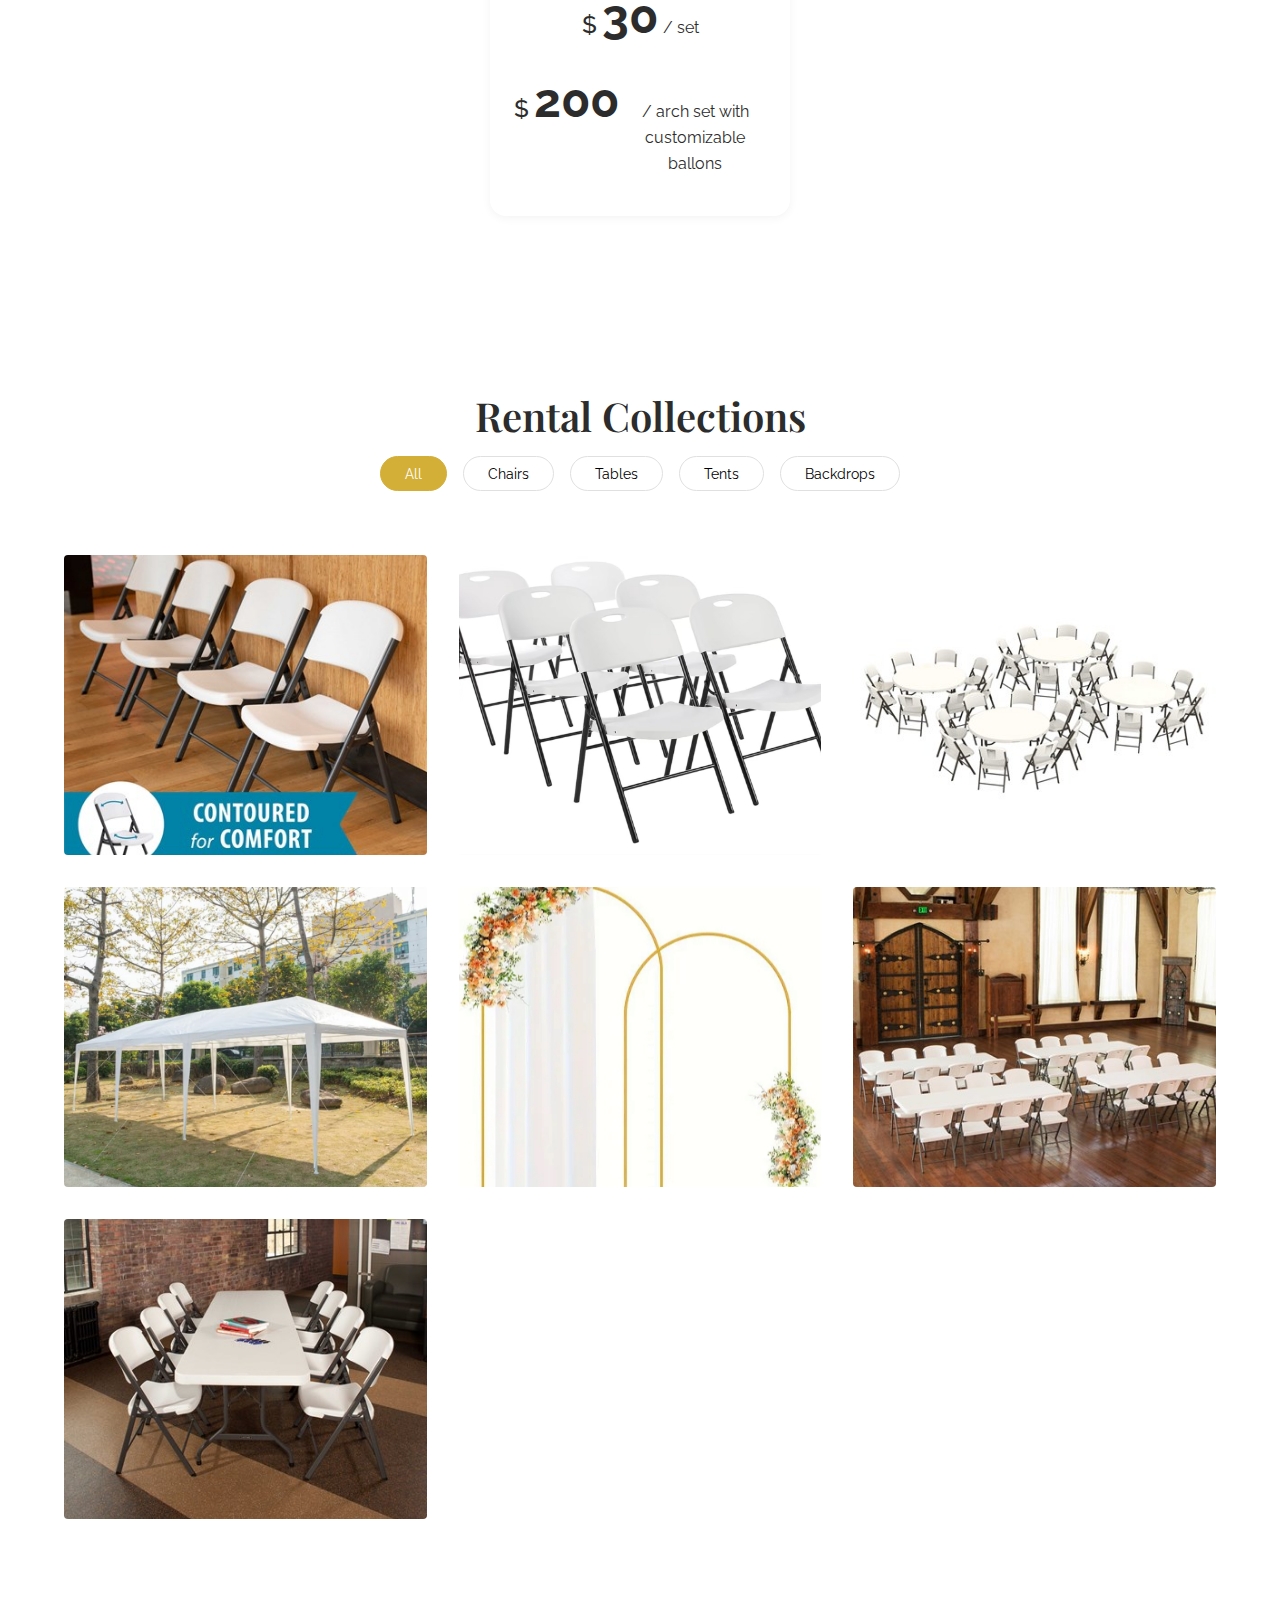
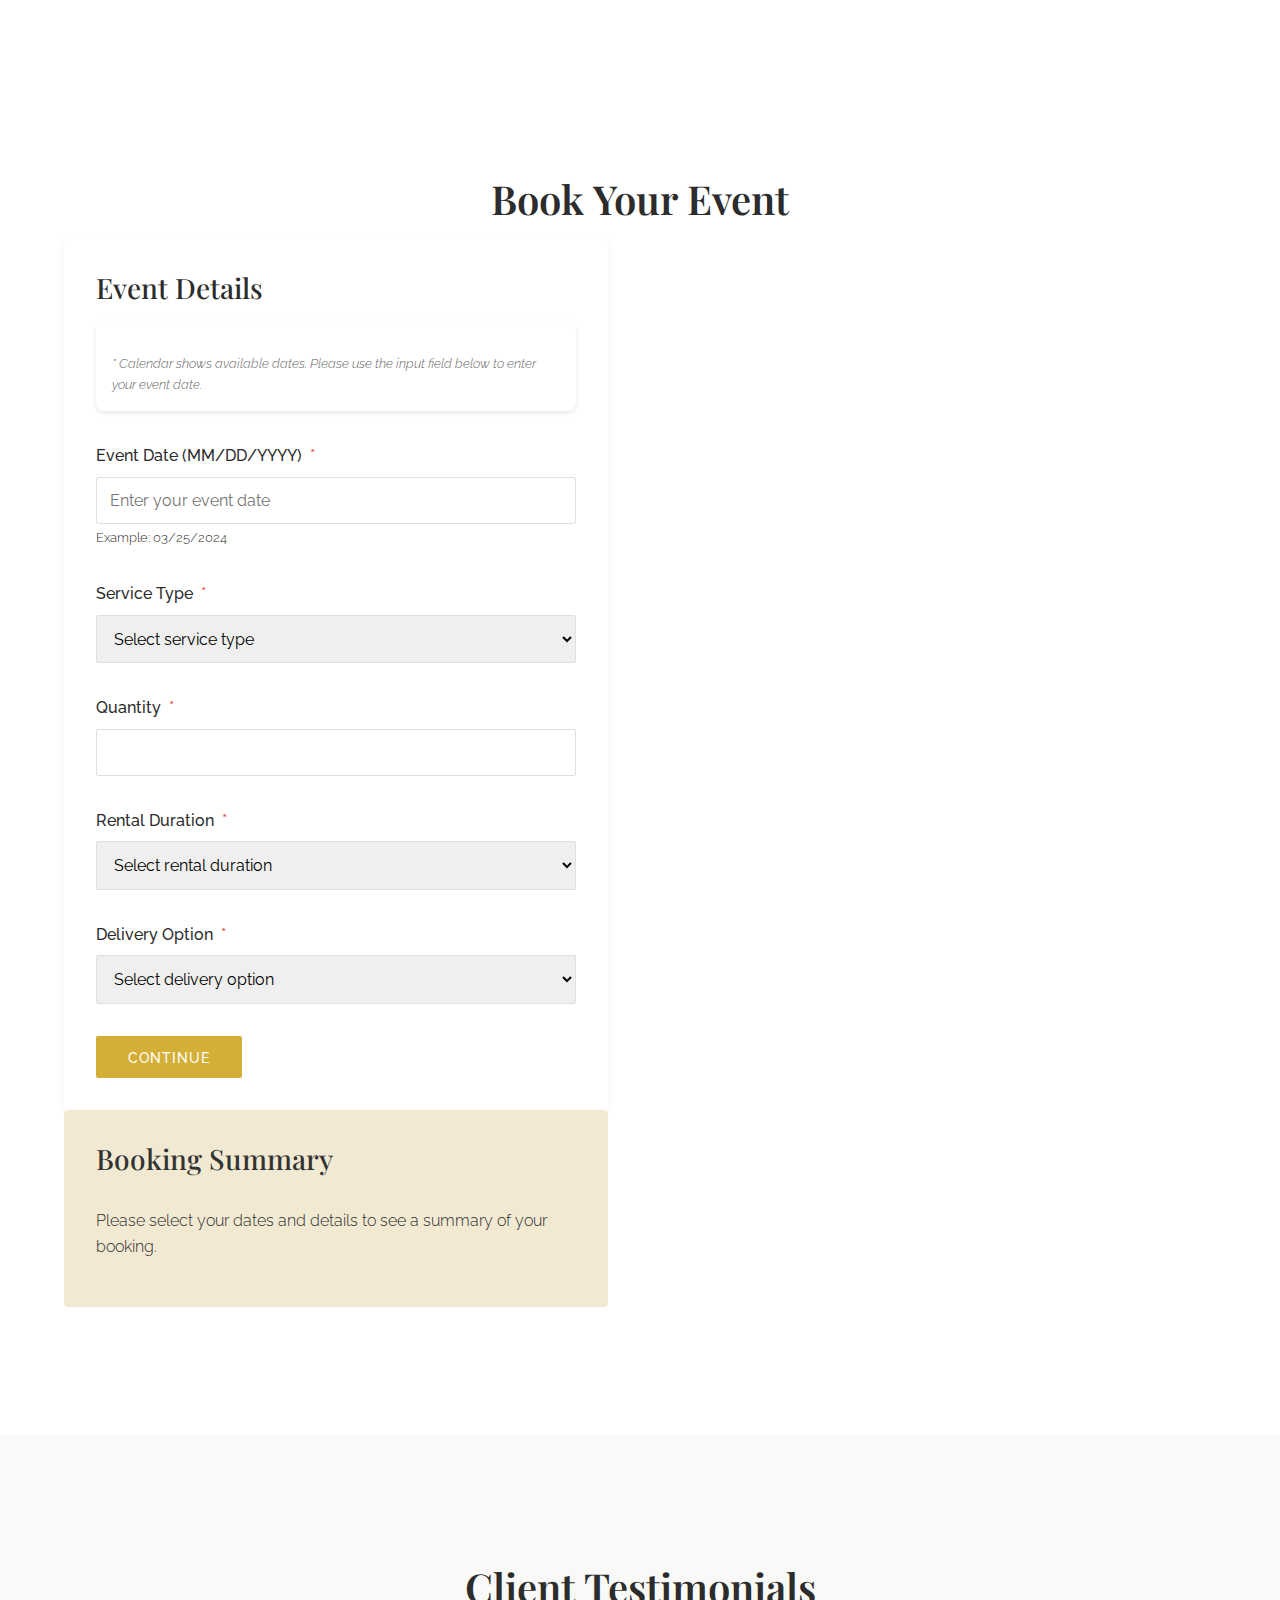
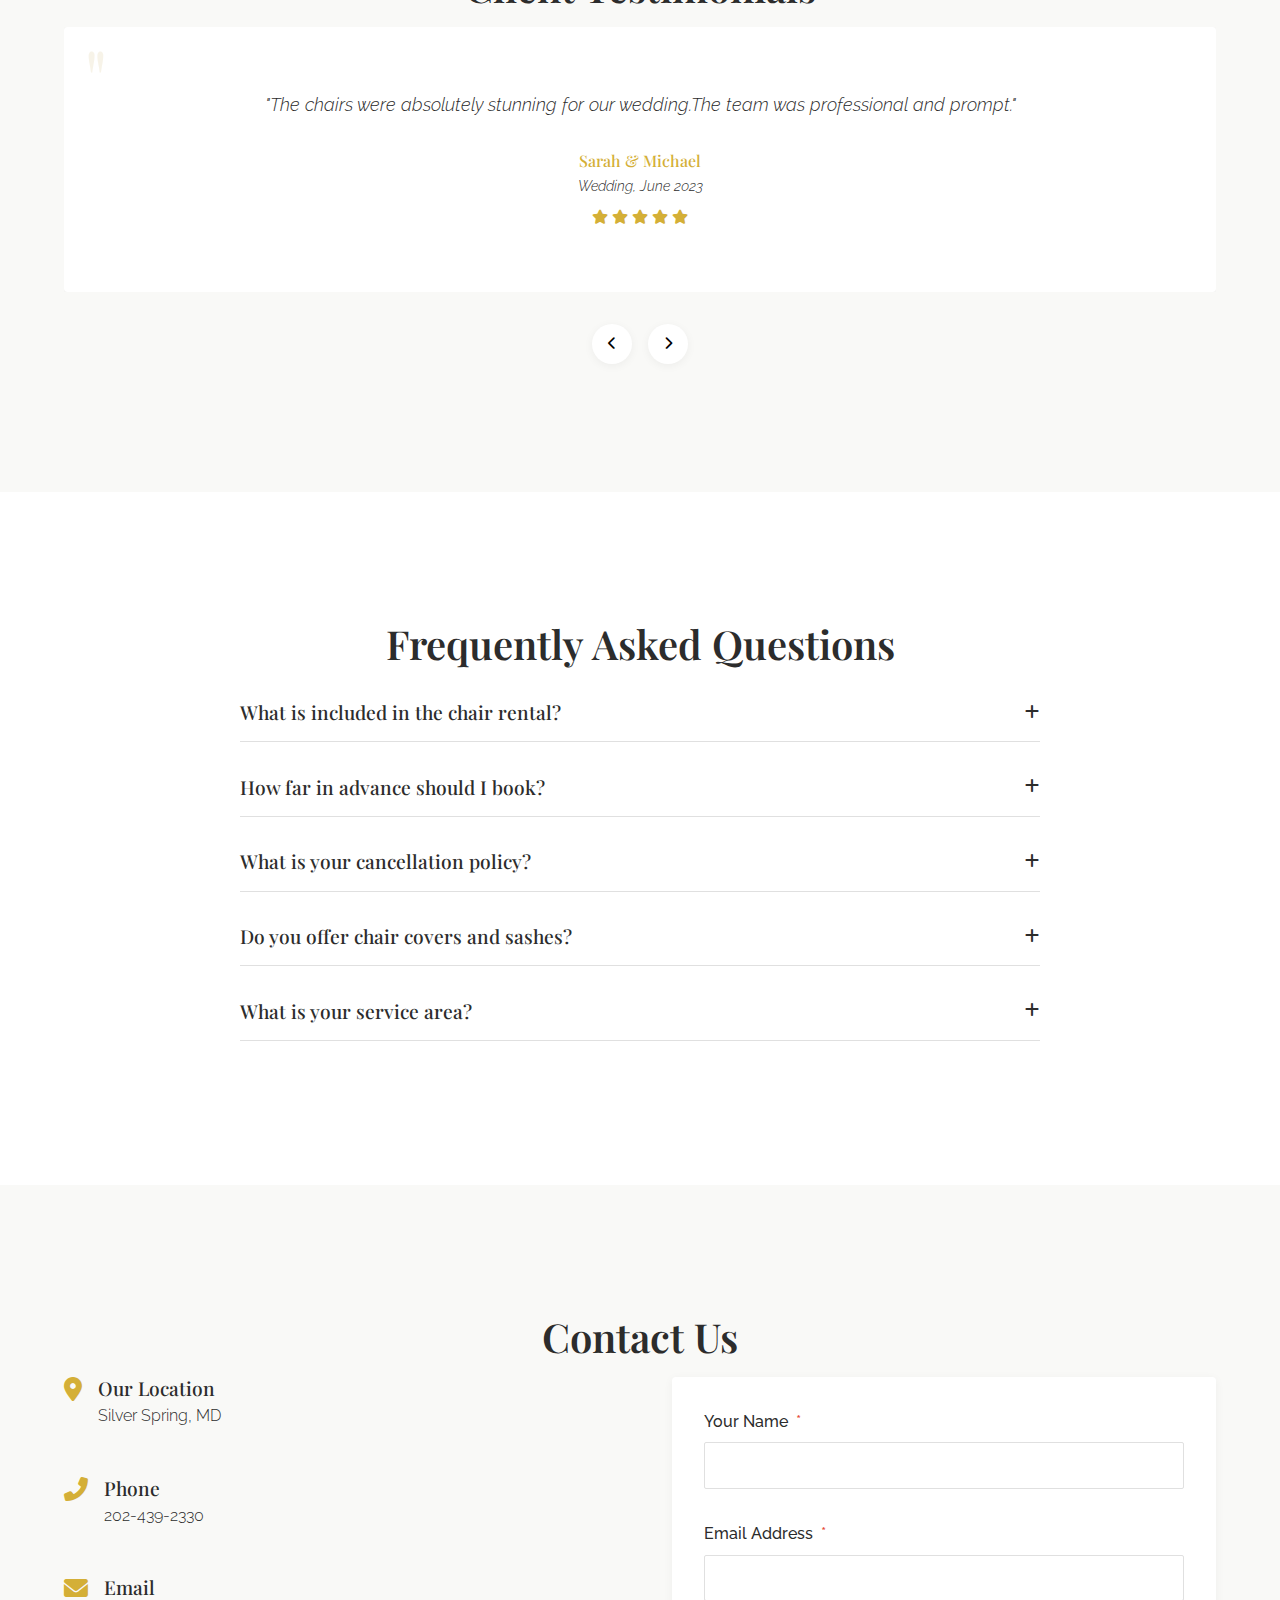
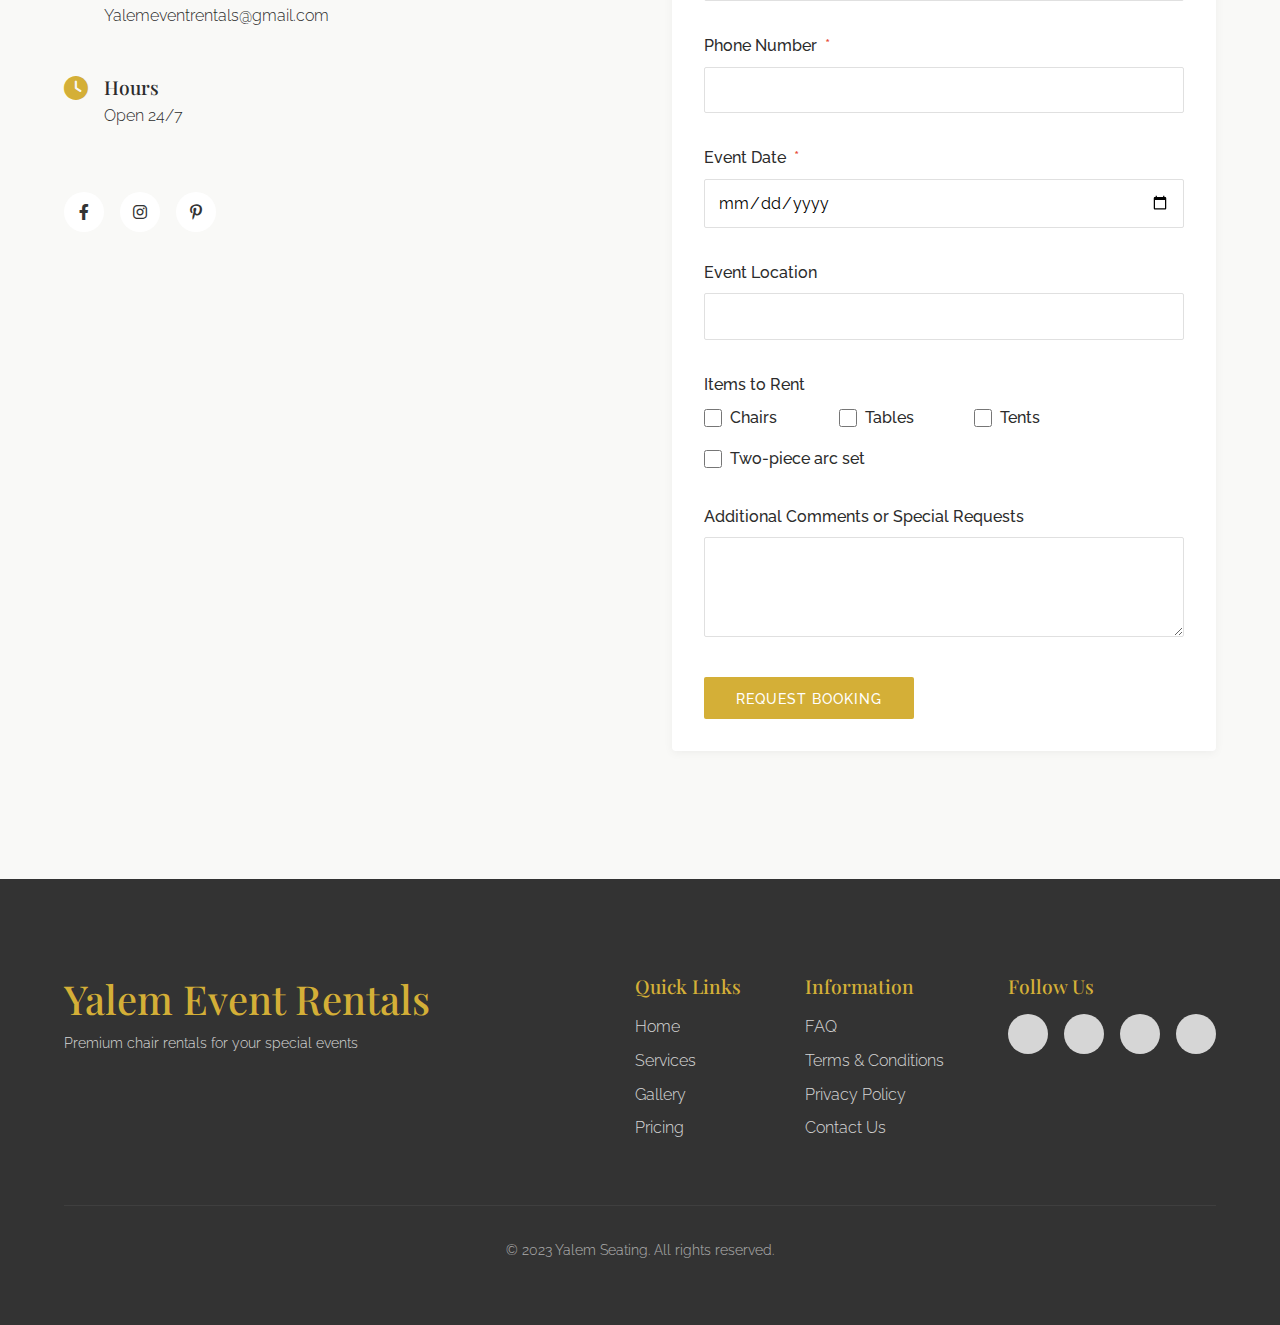
==== commit 027004c7: "Update index.html" ====
--- a/index.html
+++ b/index.html
@@ -314,7 +314,7 @@
                 <div class="testimonial-slider">
                     <div class="testimonial-slide">
                         <div class="testimonial-content">
-                            <p>"The chairs were absolutely stunning for our wedding. The gold Chiavari chairs elevated our entire reception space. The team was professional and prompt."</p>
+                            <p>"The chairs were absolutely stunning for our wedding.The team was professional and prompt."</p>
                             <div class="testimonial-author">
                                 <h4>Sarah & Michael</h4>
                                 <p>Wedding, June 2023</p>
@@ -330,7 +330,7 @@
                     </div>
                     <div class="testimonial-slide">
                         <div class="testimonial-content">
-                            <p>"We used Elegant Seating for our annual corporate gala. The ghost chairs were the perfect modern touch to our event. Setup was flawless and on time."</p>
+                            <p>"Chairs were the perfect modern touch to our event. Setup was flawless and on time."</p>
                             <div class="testimonial-author">
                                 <h4>Jennifer L.</h4>
                                 <p>Corporate Event, March 2023</p>
@@ -346,7 +346,7 @@
                     </div>
                     <div class="testimonial-slide">
                         <div class="testimonial-content">
-                            <p>"The cross-back chairs were exactly what we needed for our rustic-themed wedding. The booking process was simple and the staff was incredibly helpful."</p>
+                            <p>"The booking process was simple and the staff was incredibly helpful."</p>
                             <div class="testimonial-author">
                                 <h4>Emma & David</h4>
                                 <p>Wedding, September 2023</p>
@@ -398,7 +398,7 @@
                             <span class="faq-toggle"><i class="fas fa-plus"></i></span>
                         </div>
                         <div class="faq-answer">
-                            <p>Cancellations made 30+ days before your event receive a full refund minus a $50 processing fee. Cancellations within 15-29 days receive a 50% refund. Cancellations less than 15 days before the event are non-refundable.</p>
+                            <p>Cancellations made 30+ days before your event receive a full refund. Cancellations within 10-15 days receive a 50% refund. Cancellations less than 10 days before the event are non-refundable.</p>
                         </div>
                     </div>
                     <div class="faq-item">
@@ -407,7 +407,7 @@
                             <span class="faq-toggle"><i class="fas fa-plus"></i></span>
                         </div>
                         <div class="faq-answer">
-                            <p>Yes, we offer chair covers and sashes in various colors. These are included in our Gold and Diamond packages, or can be added to the Standard package for an additional fee.</p>
+                            <p>Yes, we offer chair covers and sashes in various colors.</p>
                         </div>
                     </div>
                     <div class="faq-item">
--- a/css/styles.css
+++ b/css/styles.css
@@ -65,7 +65,7 @@
 }
 
 h1 {
-    font-size: 3.5rem;
+    font-size: 5.5rem;
 }
 
 h2 {
@@ -1133,11 +1133,11 @@
 
 @media (max-width: 480px) {
     .hero-content h1 {
-        font-size: 2.5rem;
+        font-size: 5.5rem;
     }
     
     .section-title {
-        font-size: 2rem;
+        font-size: 5rem;
     }
     
     .form-buttons {
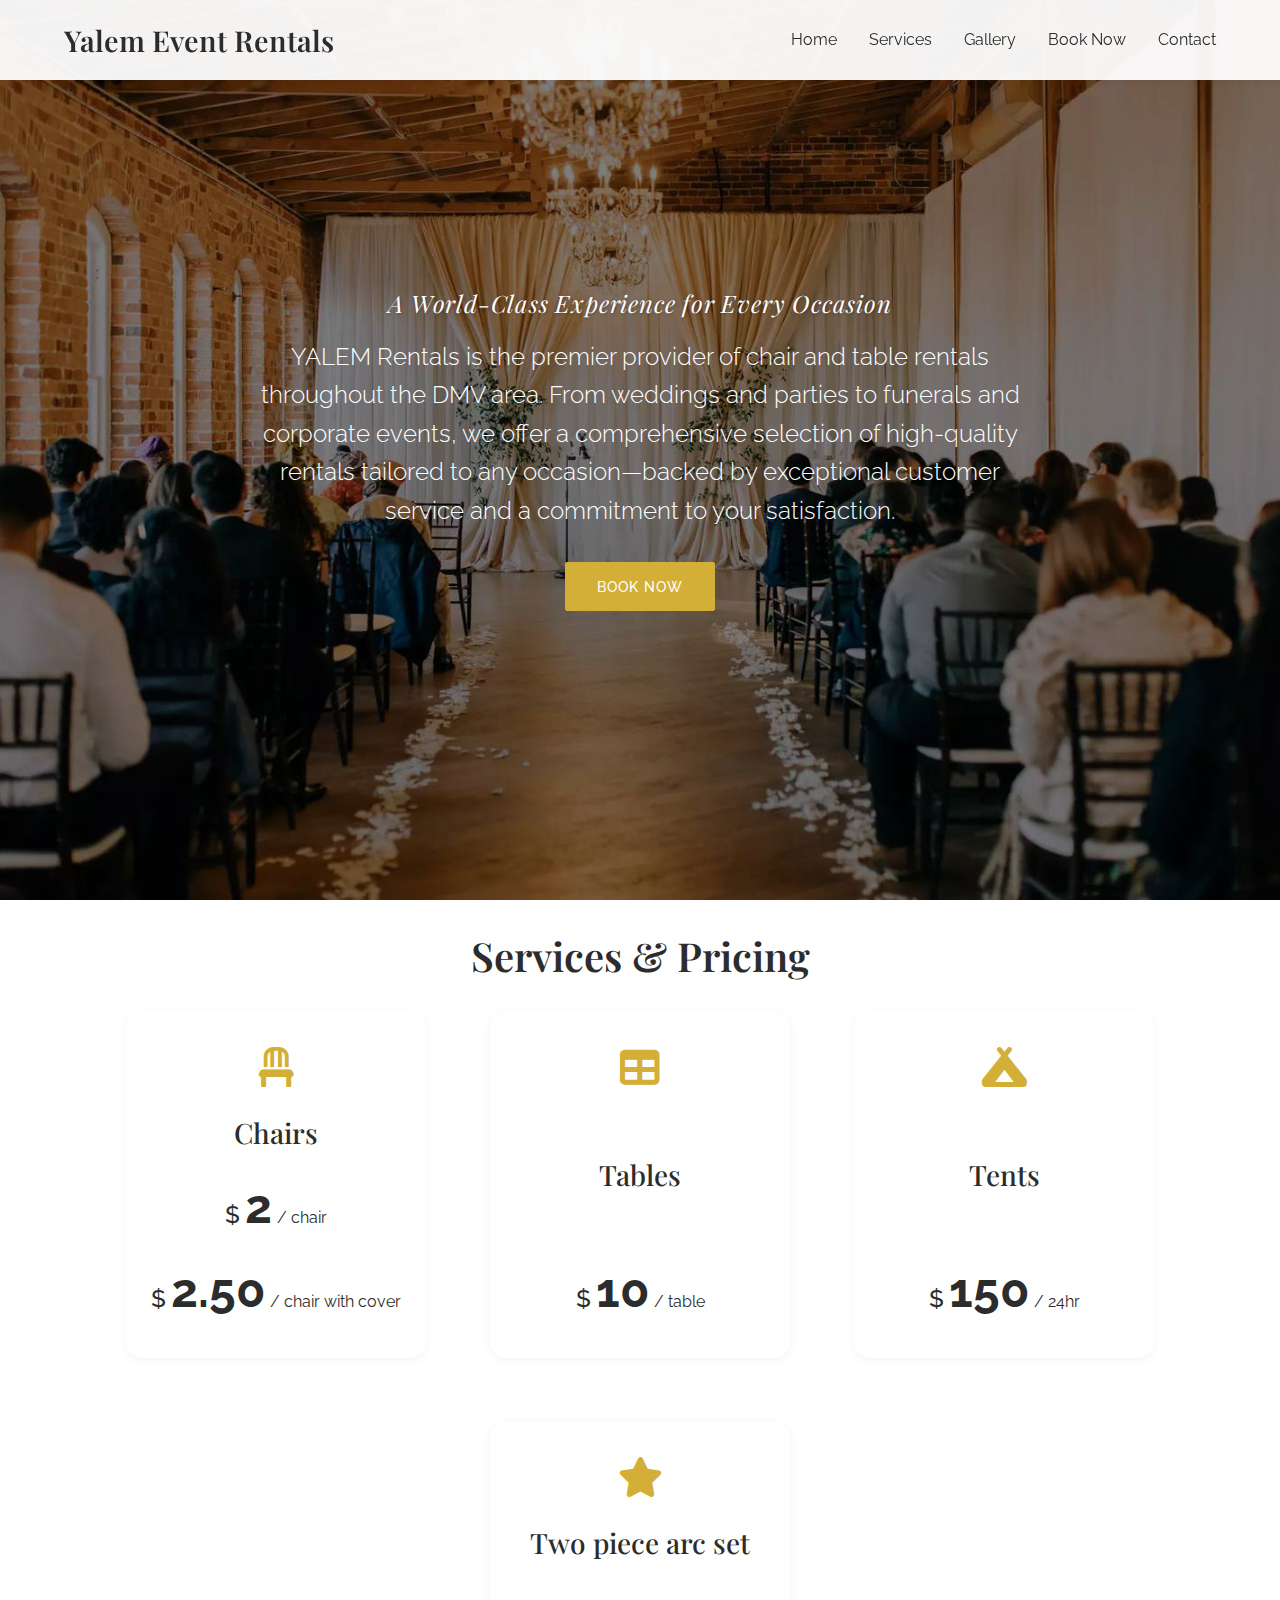
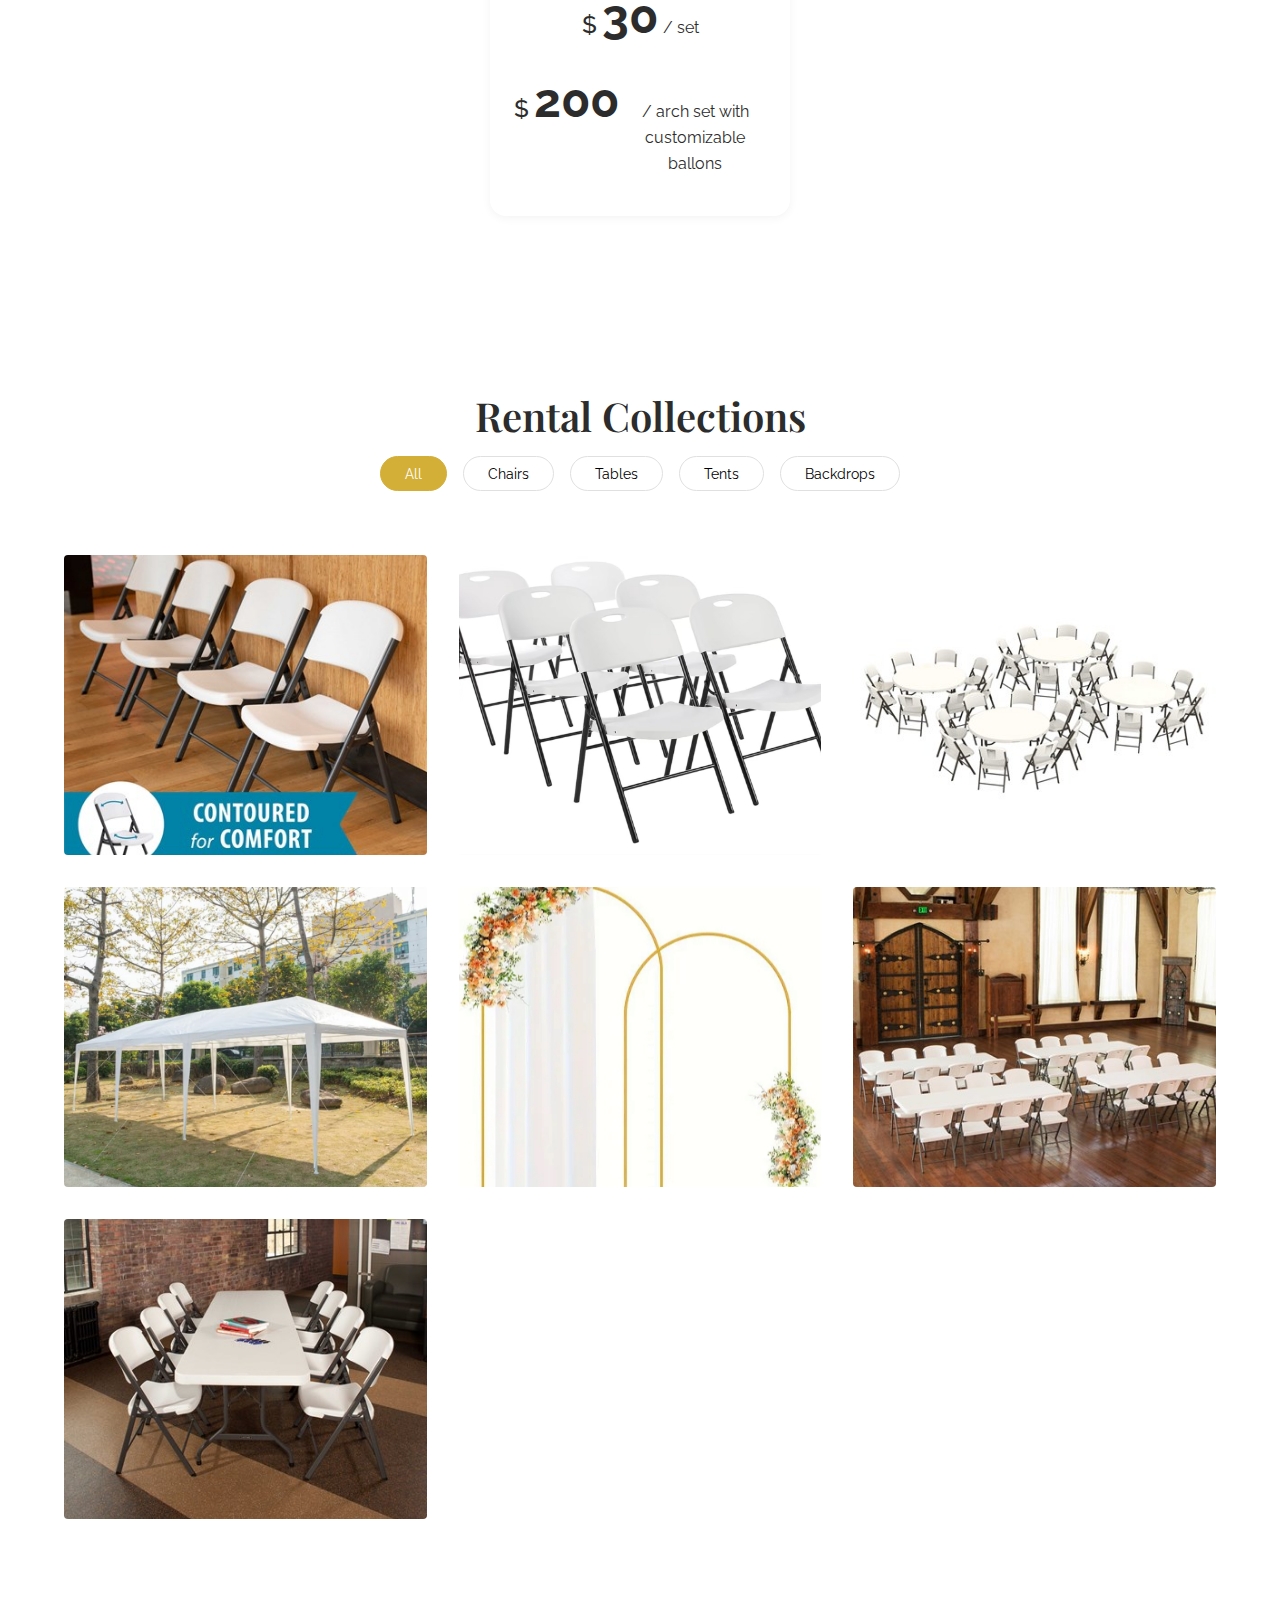
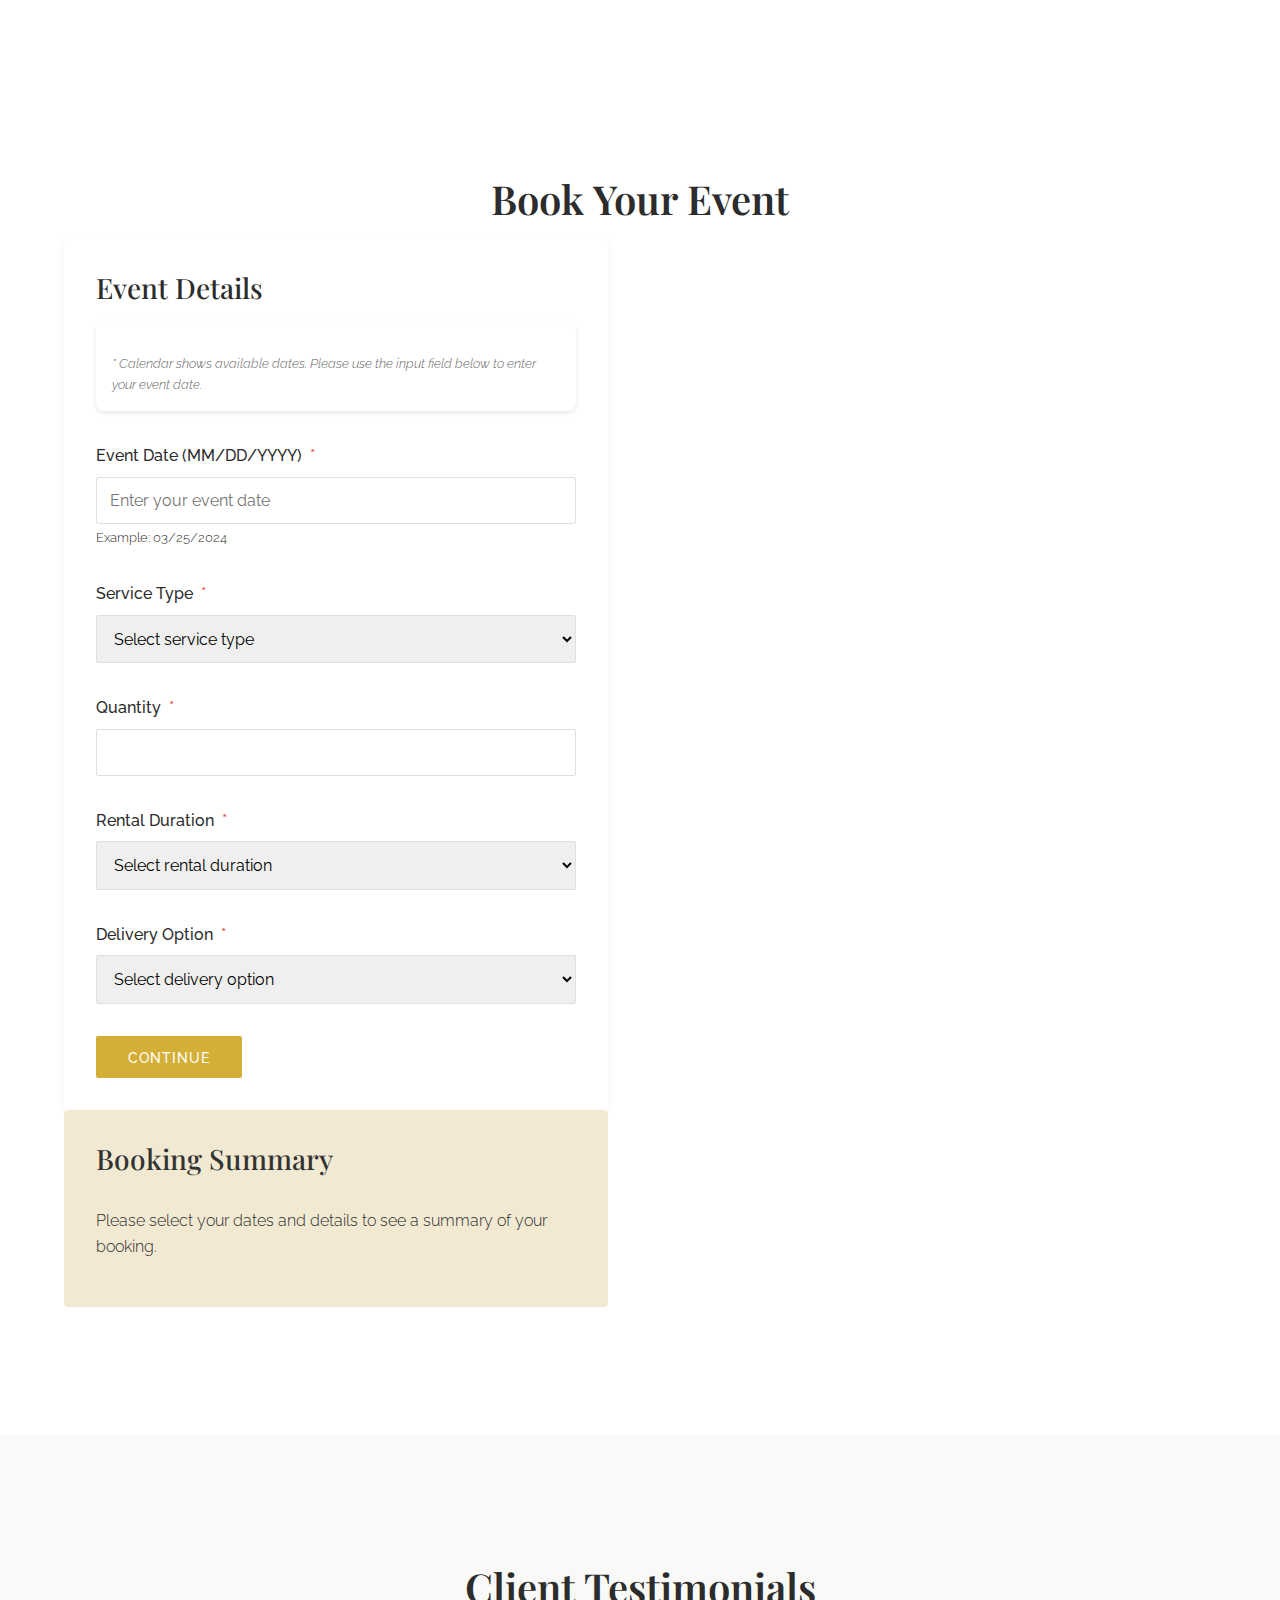
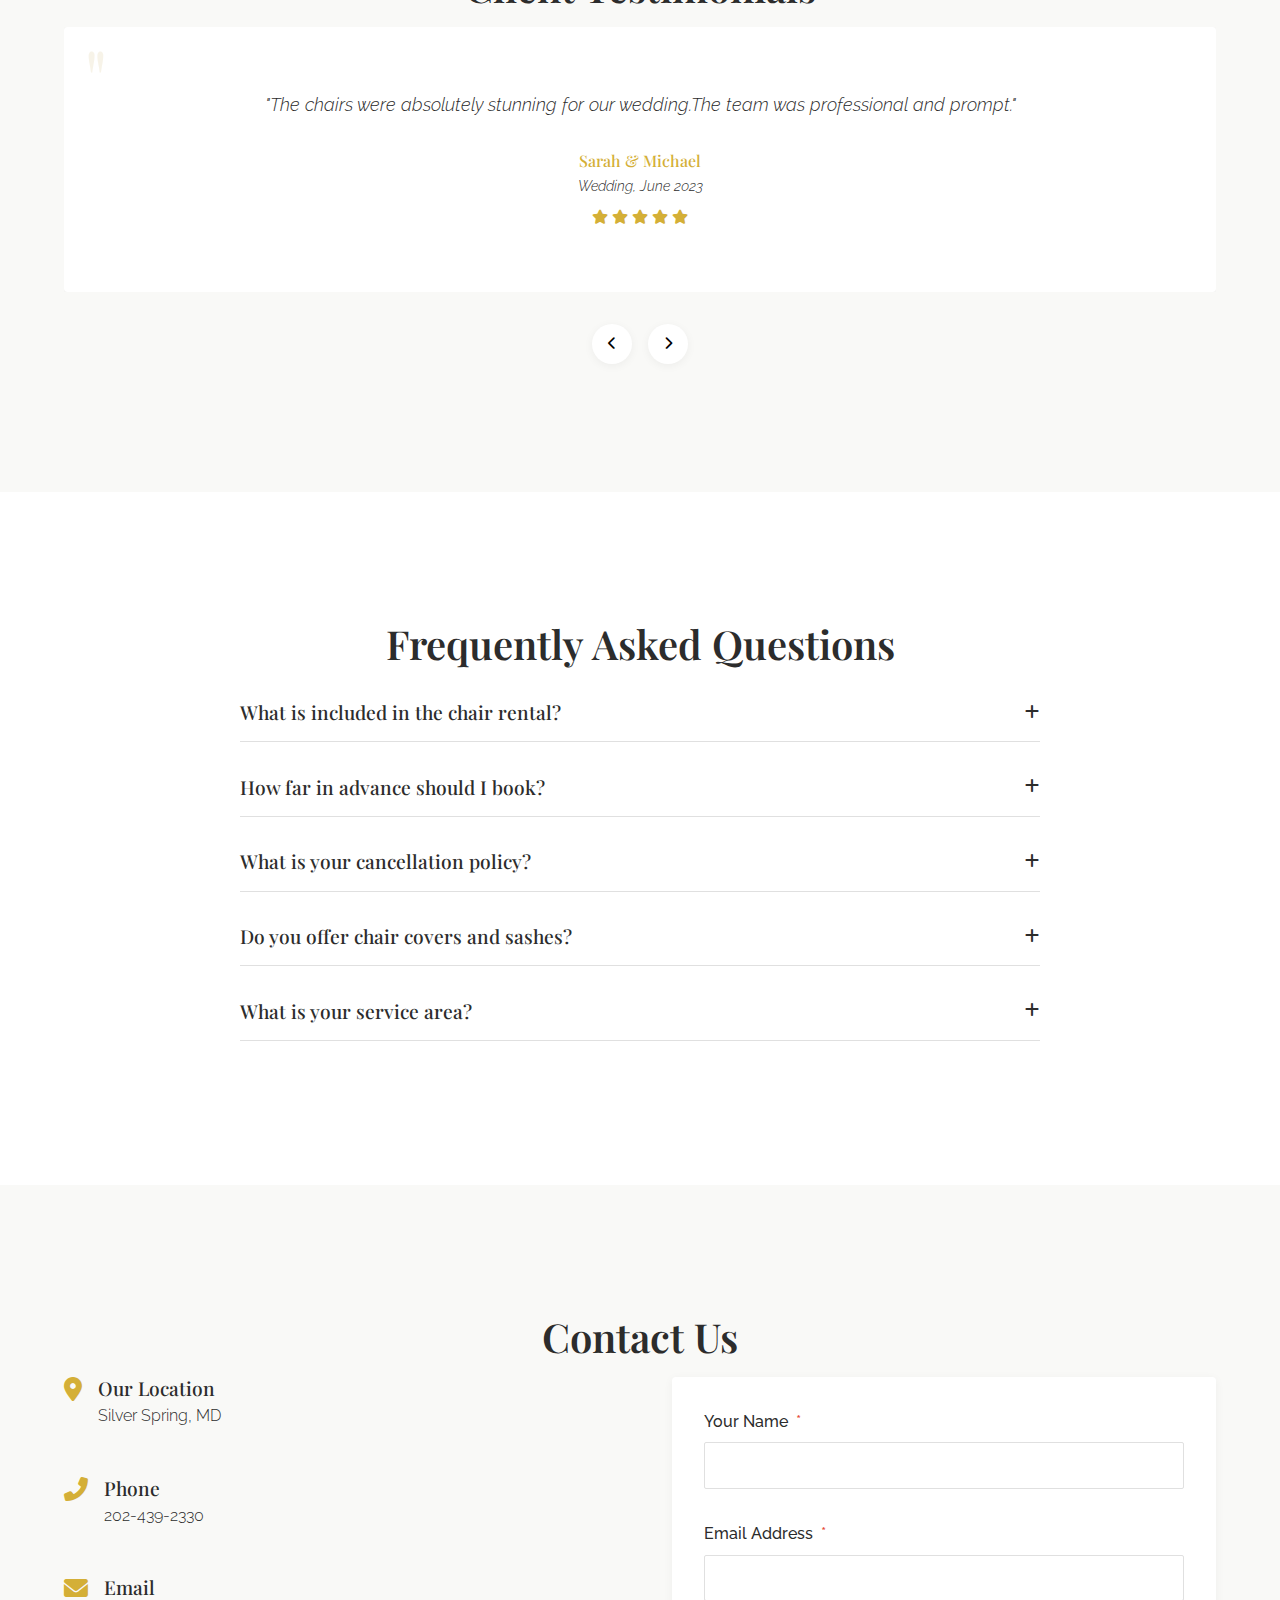
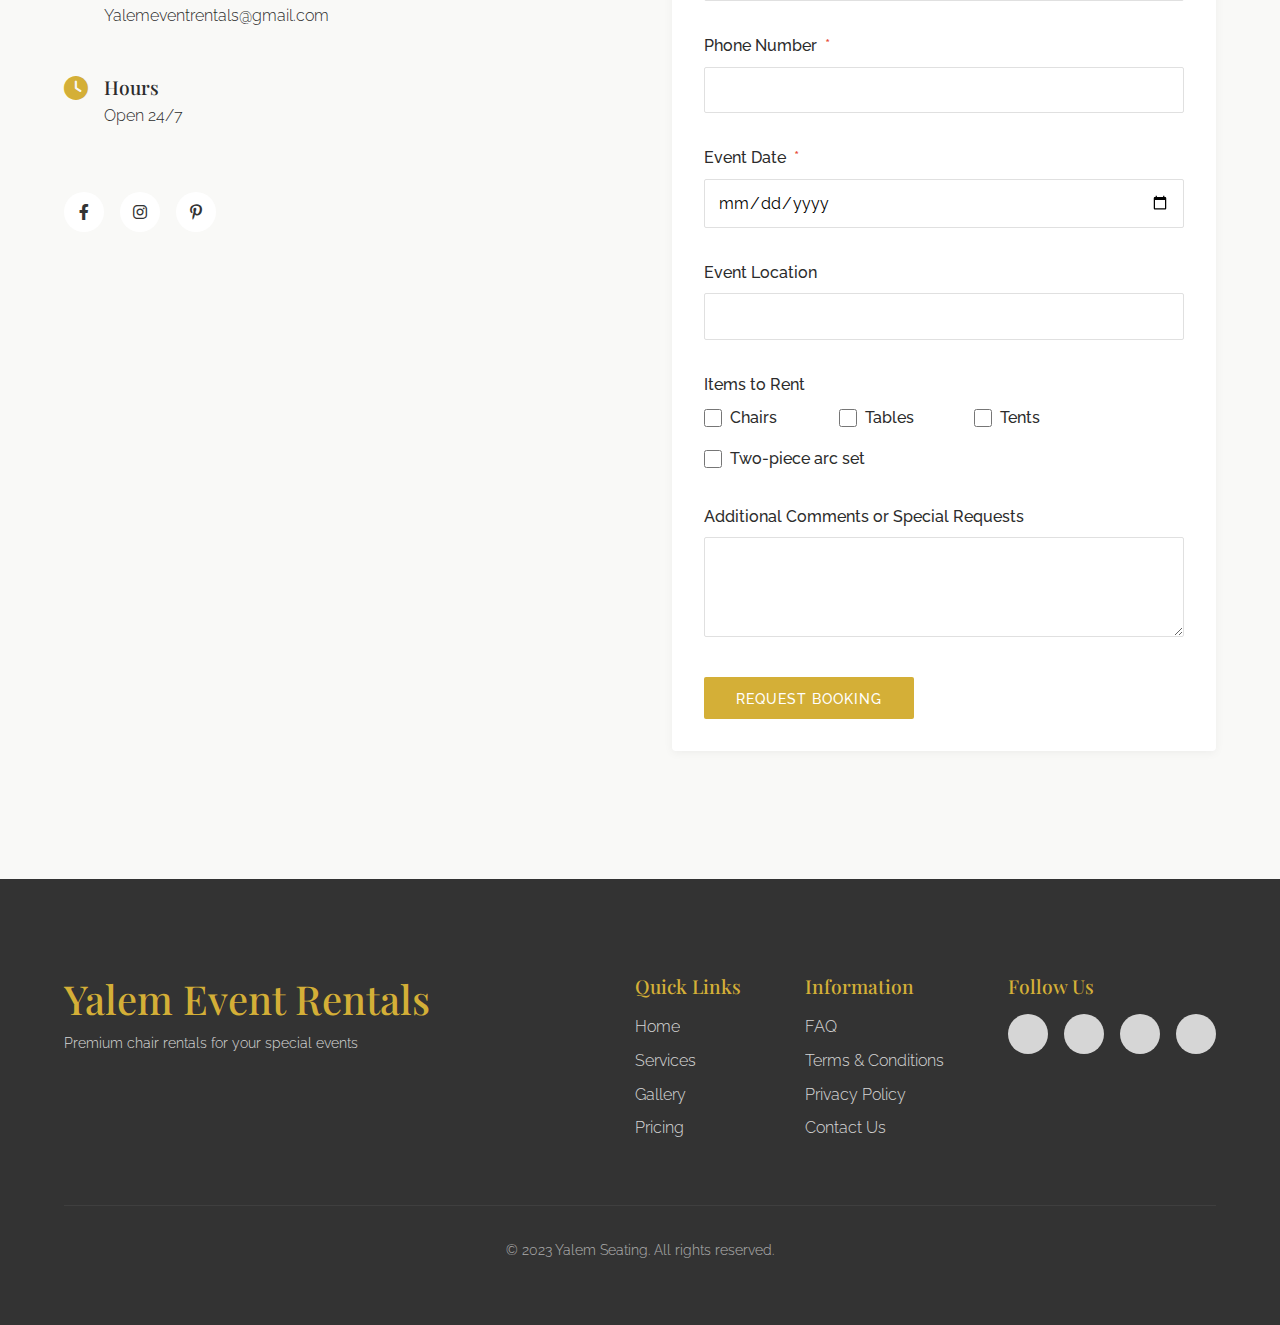
==== commit e06f79f6: "pricing change" ====
--- a/index.html
+++ b/index.html
@@ -83,7 +83,7 @@
                         <h3>Tents</h3>
                         <div class="price">
                             <span class="currency">$</span>
-                            <span class="amount">250</span>
+                            <span class="amount">150</span>
                             <span class="period">/ 24hr</span>
                         </div>
                     </a>
--- a/css/styles.css
+++ b/css/styles.css
@@ -65,7 +65,7 @@
 }
 
 h1 {
-    font-size: 5.5rem;
+    font-size: 10.5rem;
 }
 
 h2 {
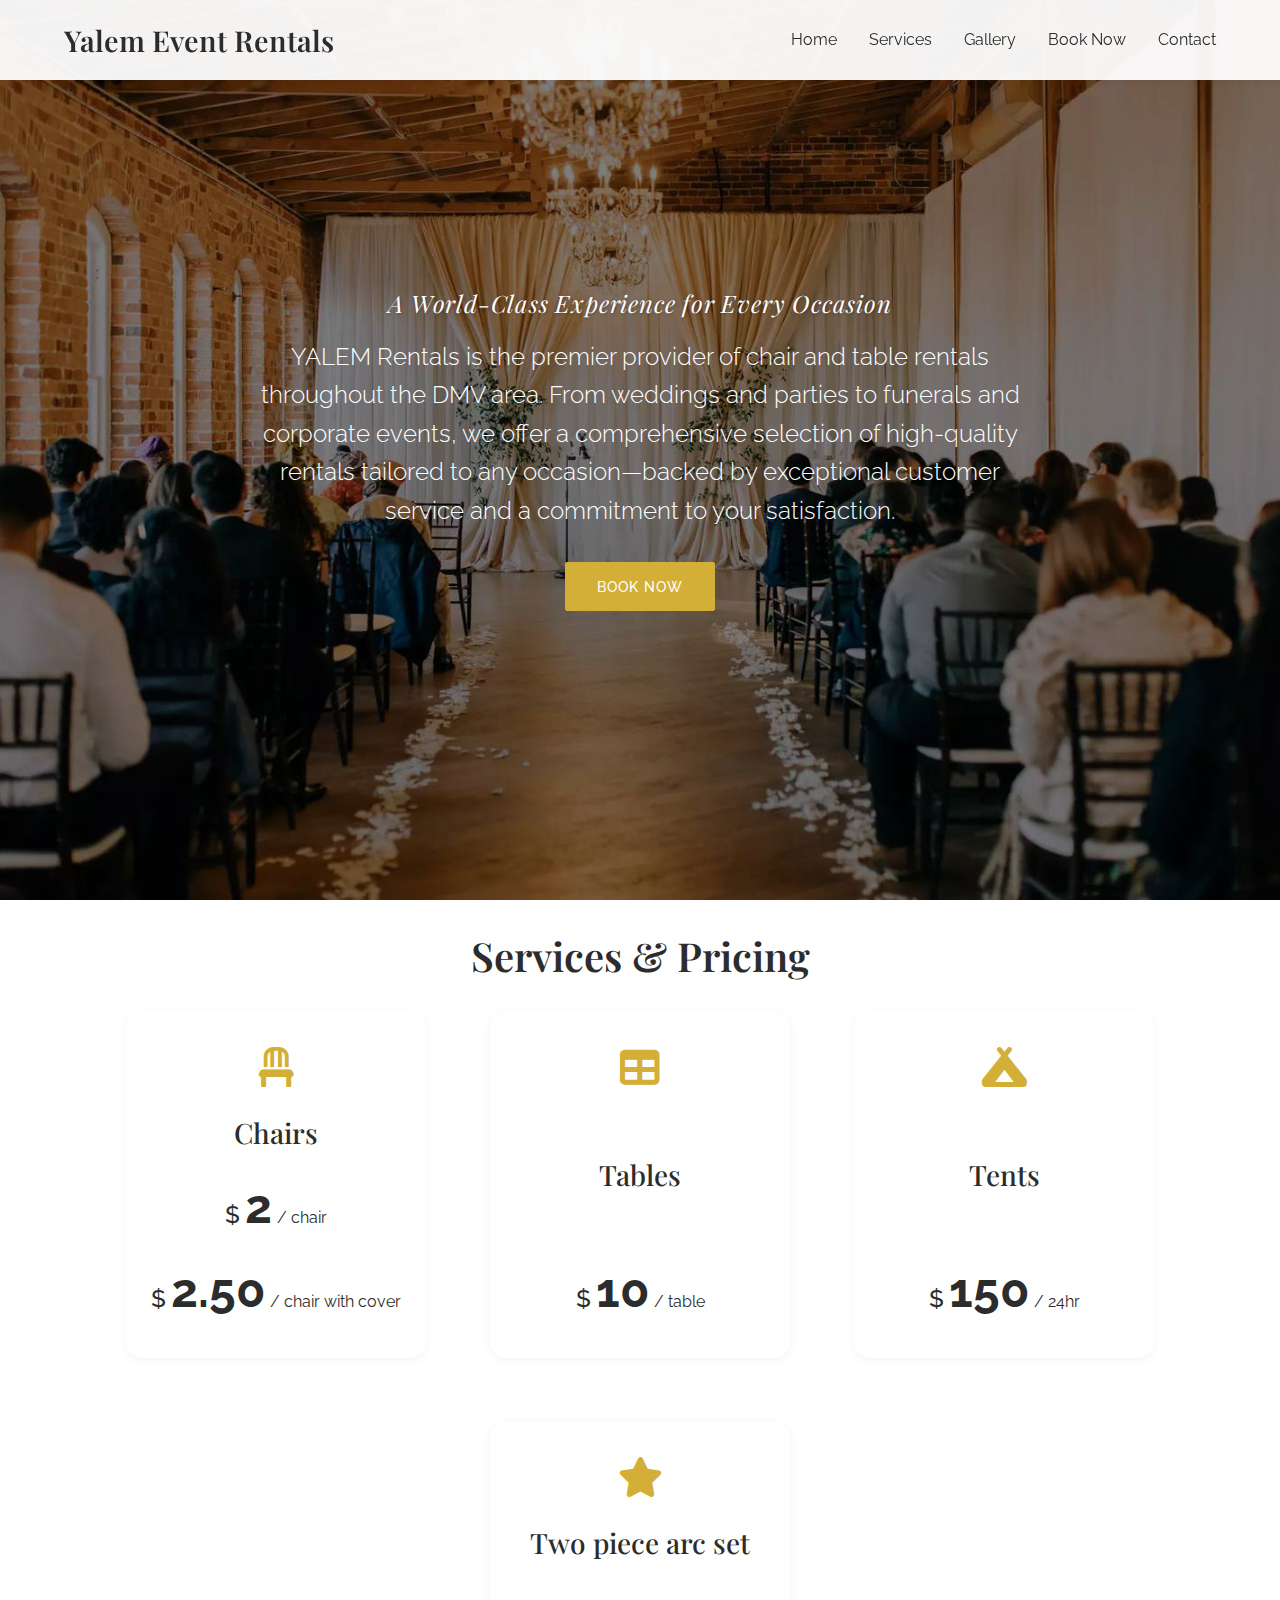
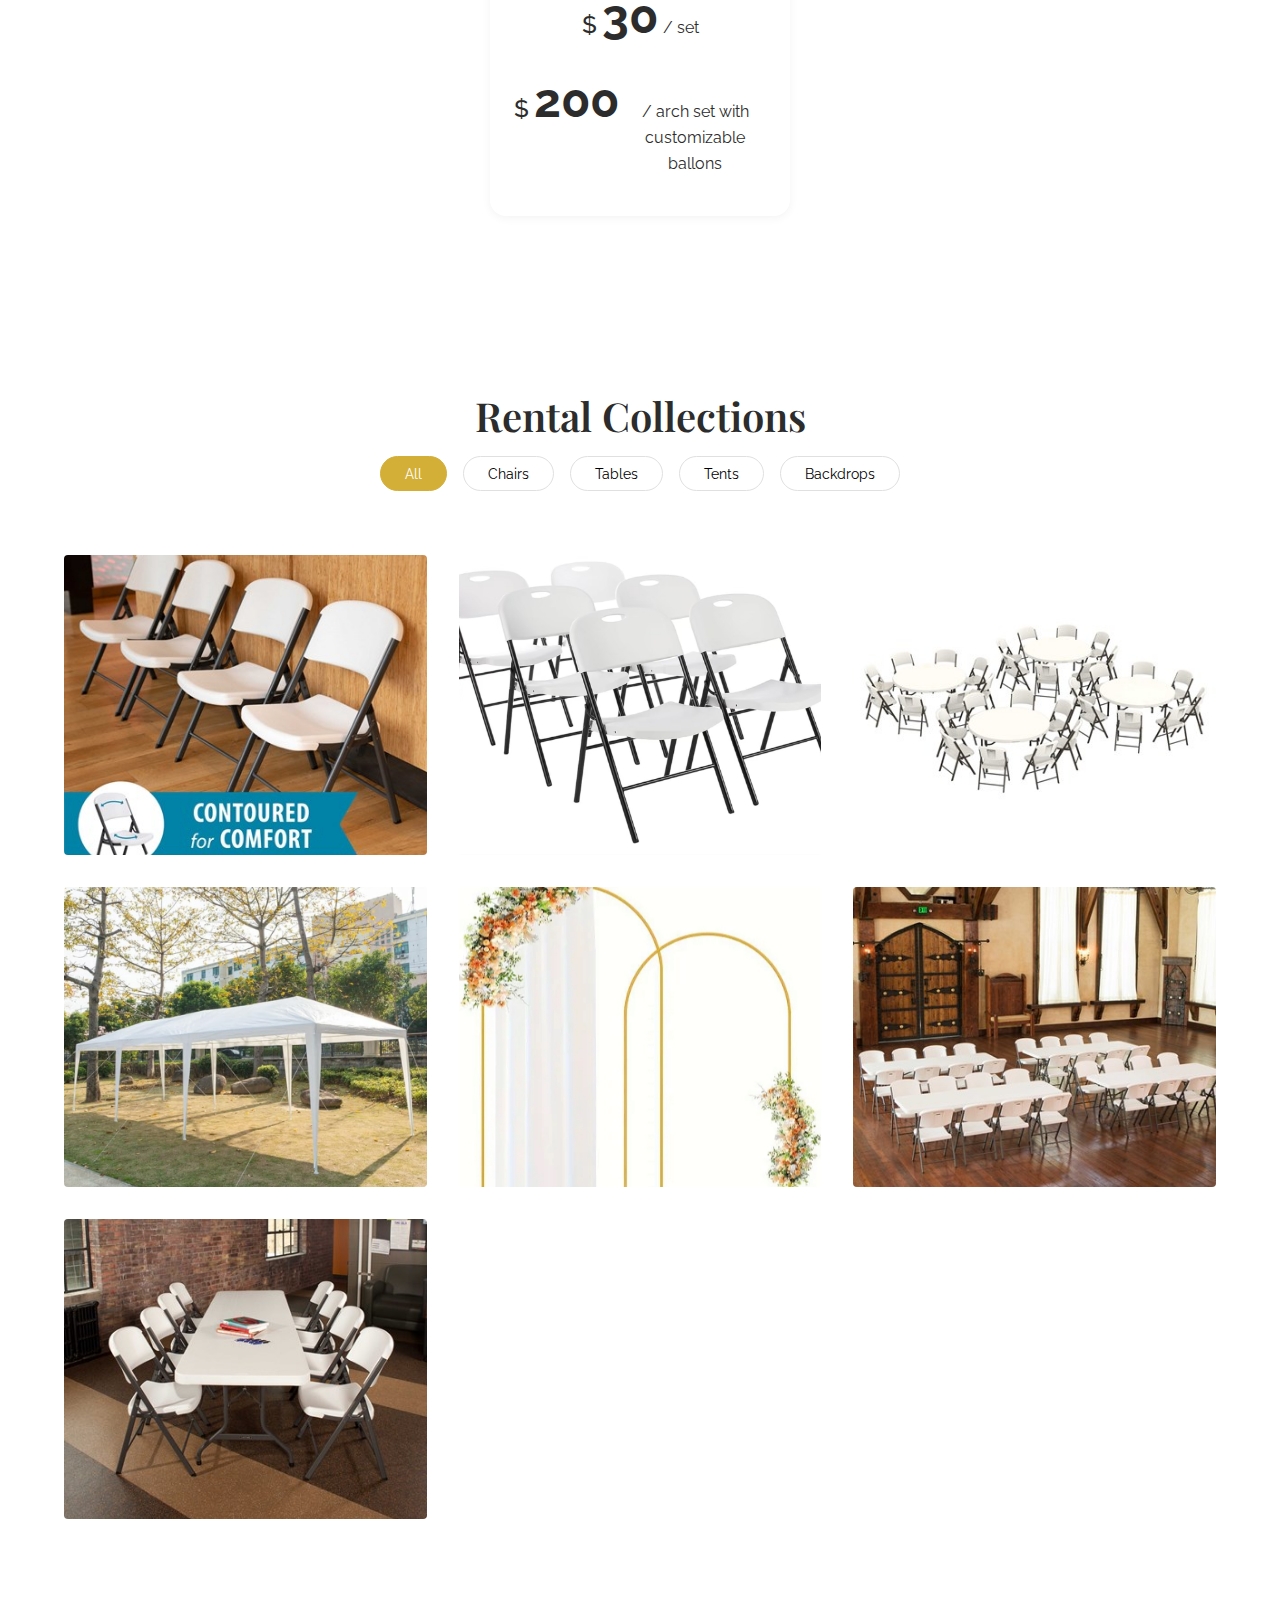
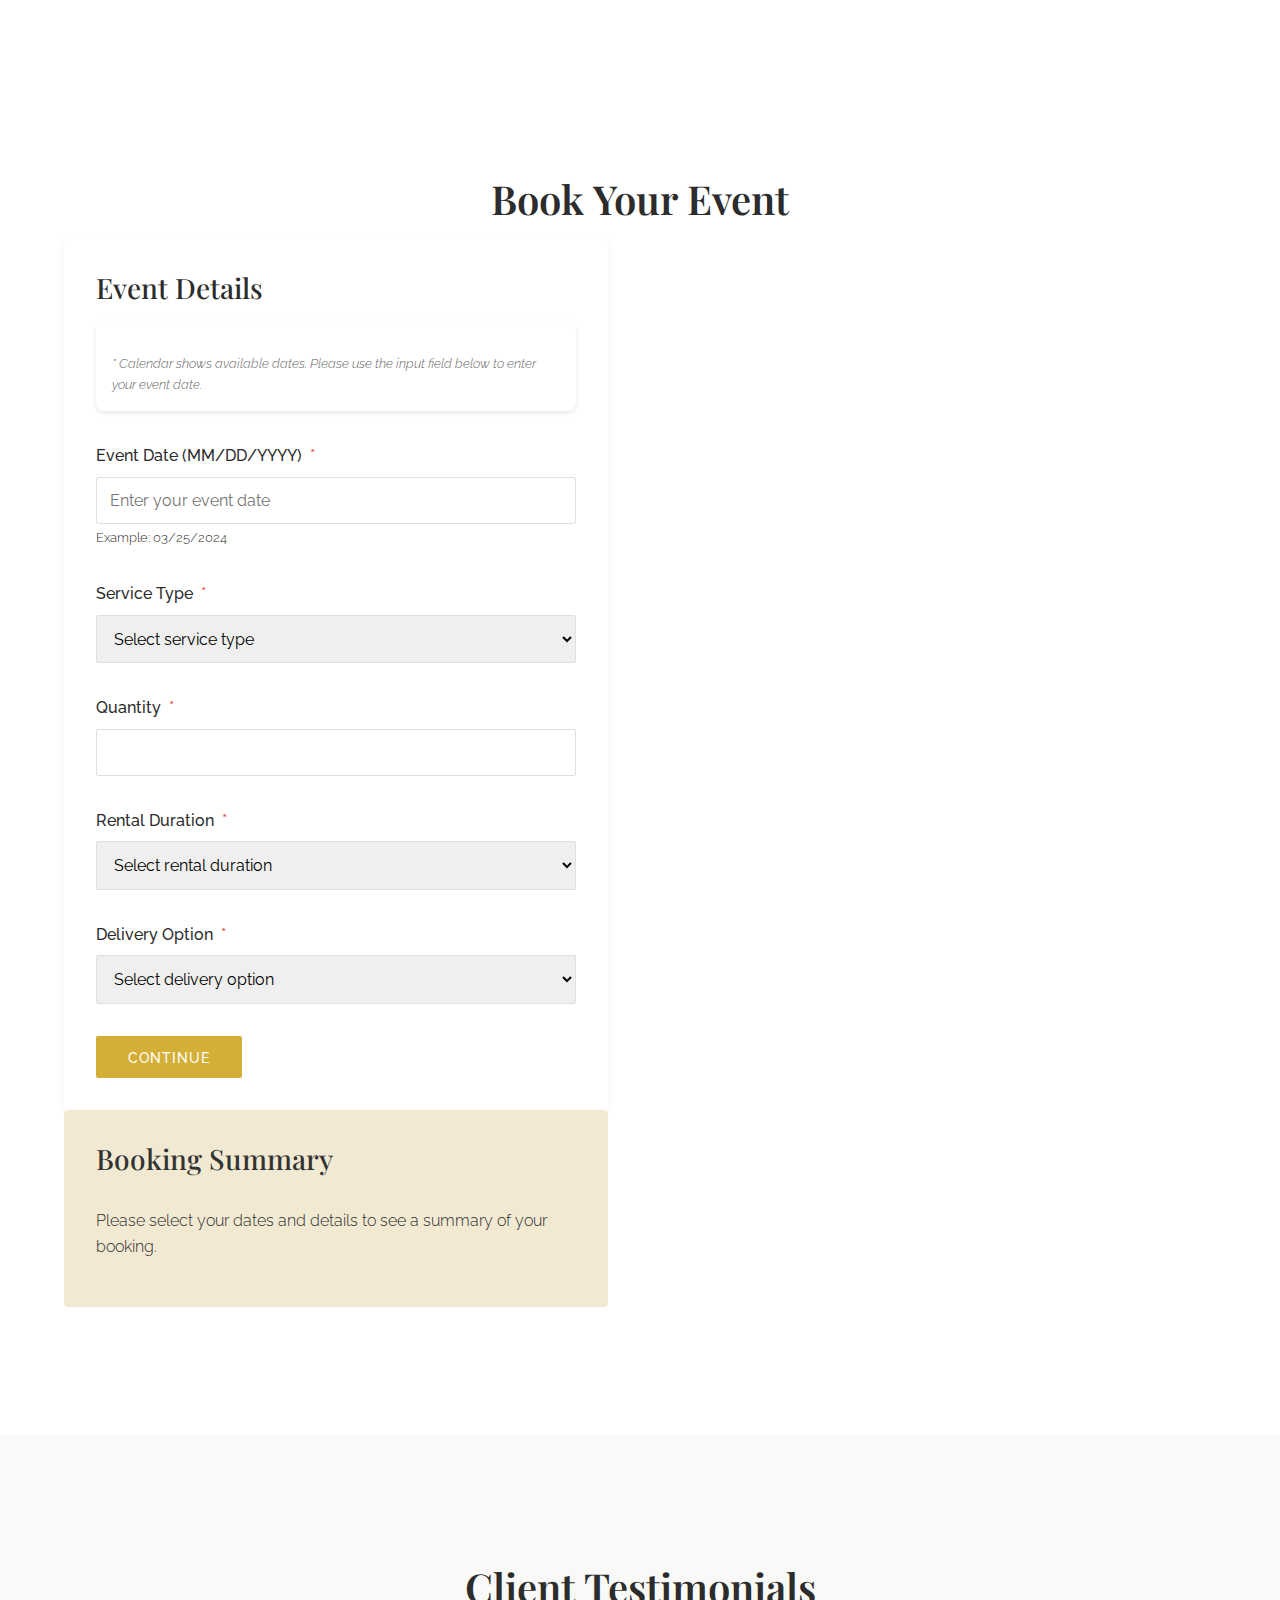
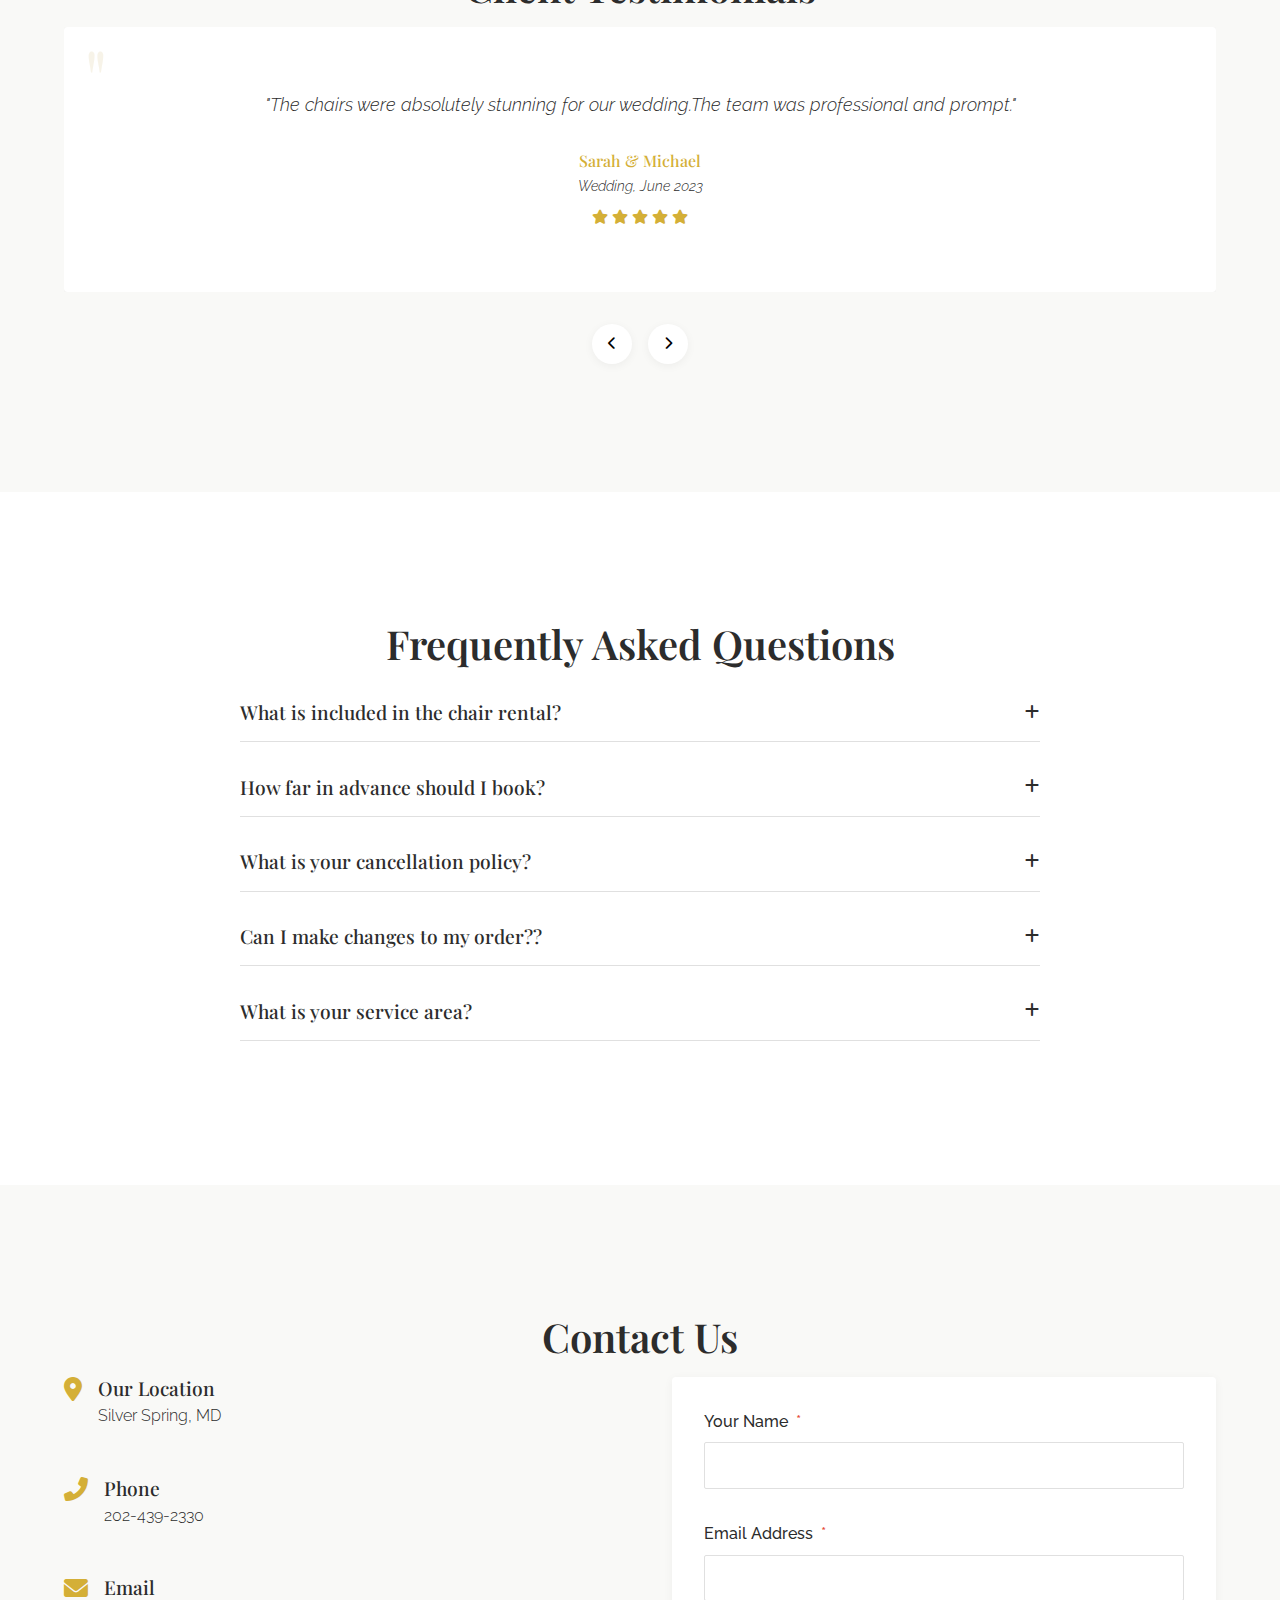
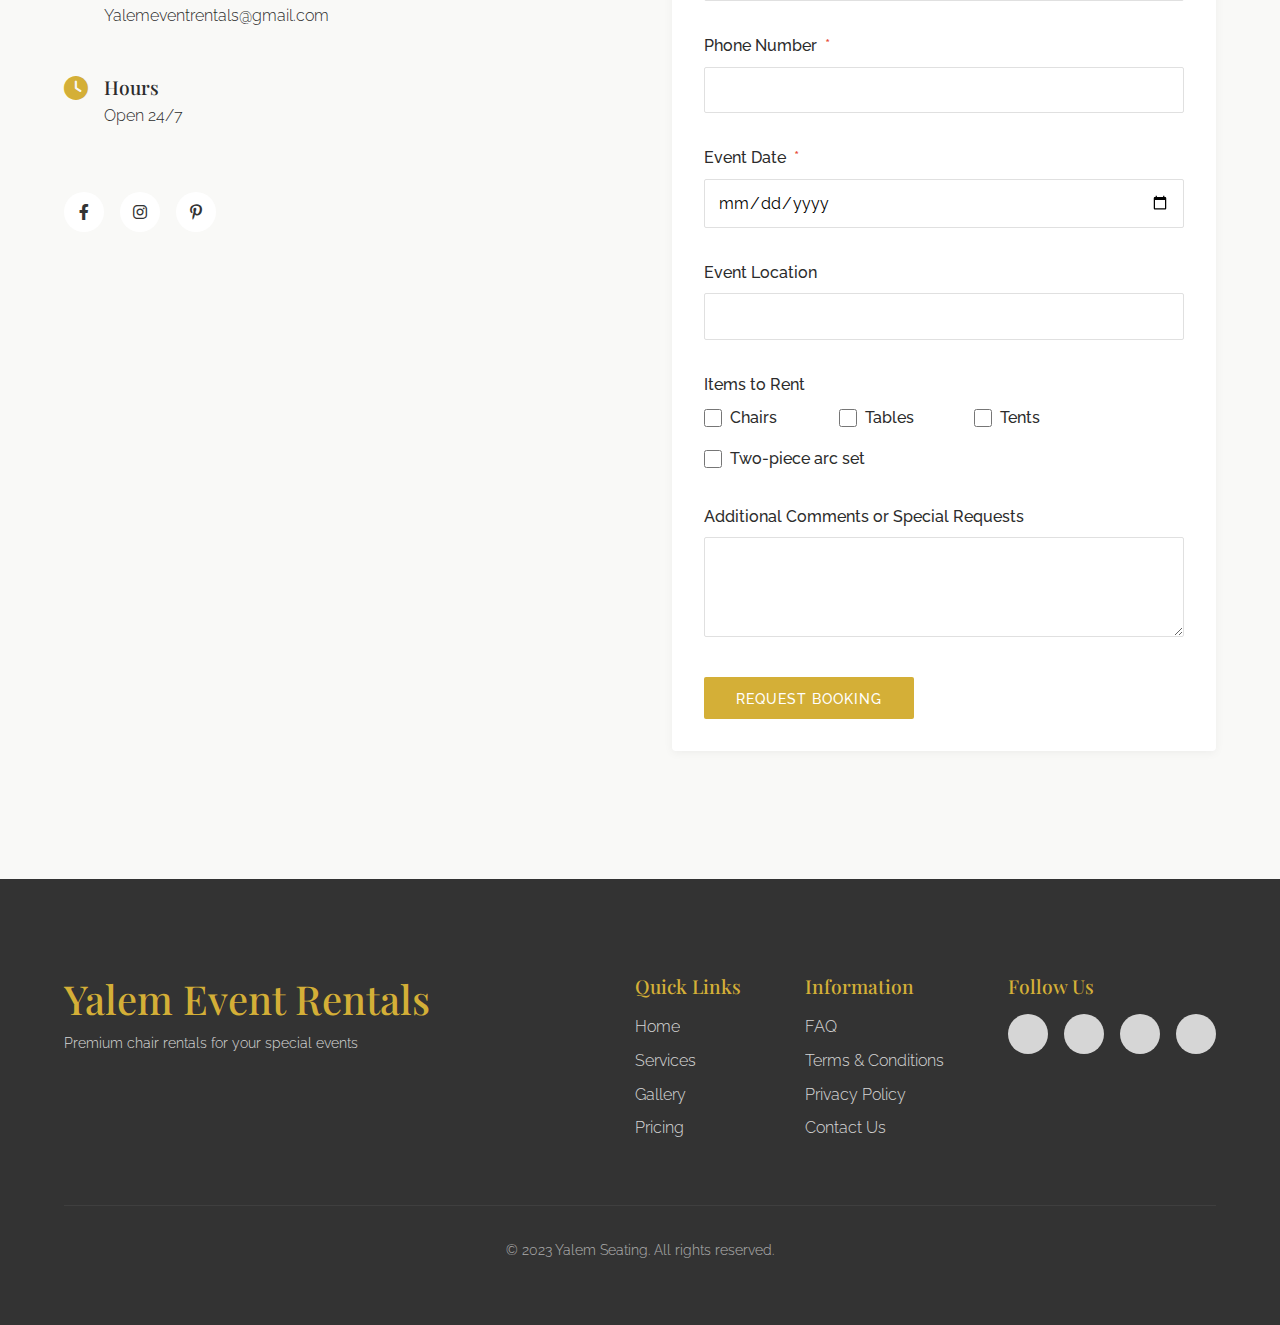
==== commit 7e25f59e: "FAQ" ====
--- a/index.html
+++ b/index.html
@@ -380,7 +380,7 @@
                             <span class="faq-toggle"><i class="fas fa-plus"></i></span>
                         </div>
                         <div class="faq-answer">
-                            <p>Our chair rentals include delivery, setup, and pickup. Depending on your package, chair covers, sashes, and custom arrangement may also be included.</p>
+                            <p>Our chair rentals include delivery, setup, and pickup. Depending on your package, chair covers, and custom arrangement may also be included.</p>
                         </div>
                     </div>
                     <div class="faq-item">
@@ -389,7 +389,7 @@
                             <span class="faq-toggle"><i class="fas fa-plus"></i></span>
                         </div>
                         <div class="faq-answer">
-                            <p>We recommend booking at least 2-3 months in advance for peak wedding season (May-October). For other times, 1-2 months is usually sufficient.</p>
+                            <p>We recommend booking at least 1-2 months in advance for peak wedding season (May-October). For other times, 1 months is usually sufficient.</p>
                         </div>
                     </div>
                     <div class="faq-item">
@@ -403,11 +403,11 @@
                     </div>
                     <div class="faq-item">
                         <div class="faq-question">
-                            <h3>Do you offer chair covers and sashes?</h3>
+                            <h3>Can I make changes to my order??</h3>
                             <span class="faq-toggle"><i class="fas fa-plus"></i></span>
                         </div>
                         <div class="faq-answer">
-                            <p>Yes, we offer chair covers and sashes in various colors.</p>
+                            <p>Yes,give us a call and we’ll be happy to make the edits on our end.</p>
                         </div>
                     </div>
                     <div class="faq-item">
@@ -416,7 +416,7 @@
                             <span class="faq-toggle"><i class="fas fa-plus"></i></span>
                         </div>
                         <div class="faq-answer">
-                            <p>We service events within a 50-mile radius of our location at no additional charge. For events beyond this radius, a transportation fee may apply.</p>
+                            <p>We cover events across Maryland, Washington, D.C., and Virginia.</p>
                         </div>
                     </div>
                 </div>
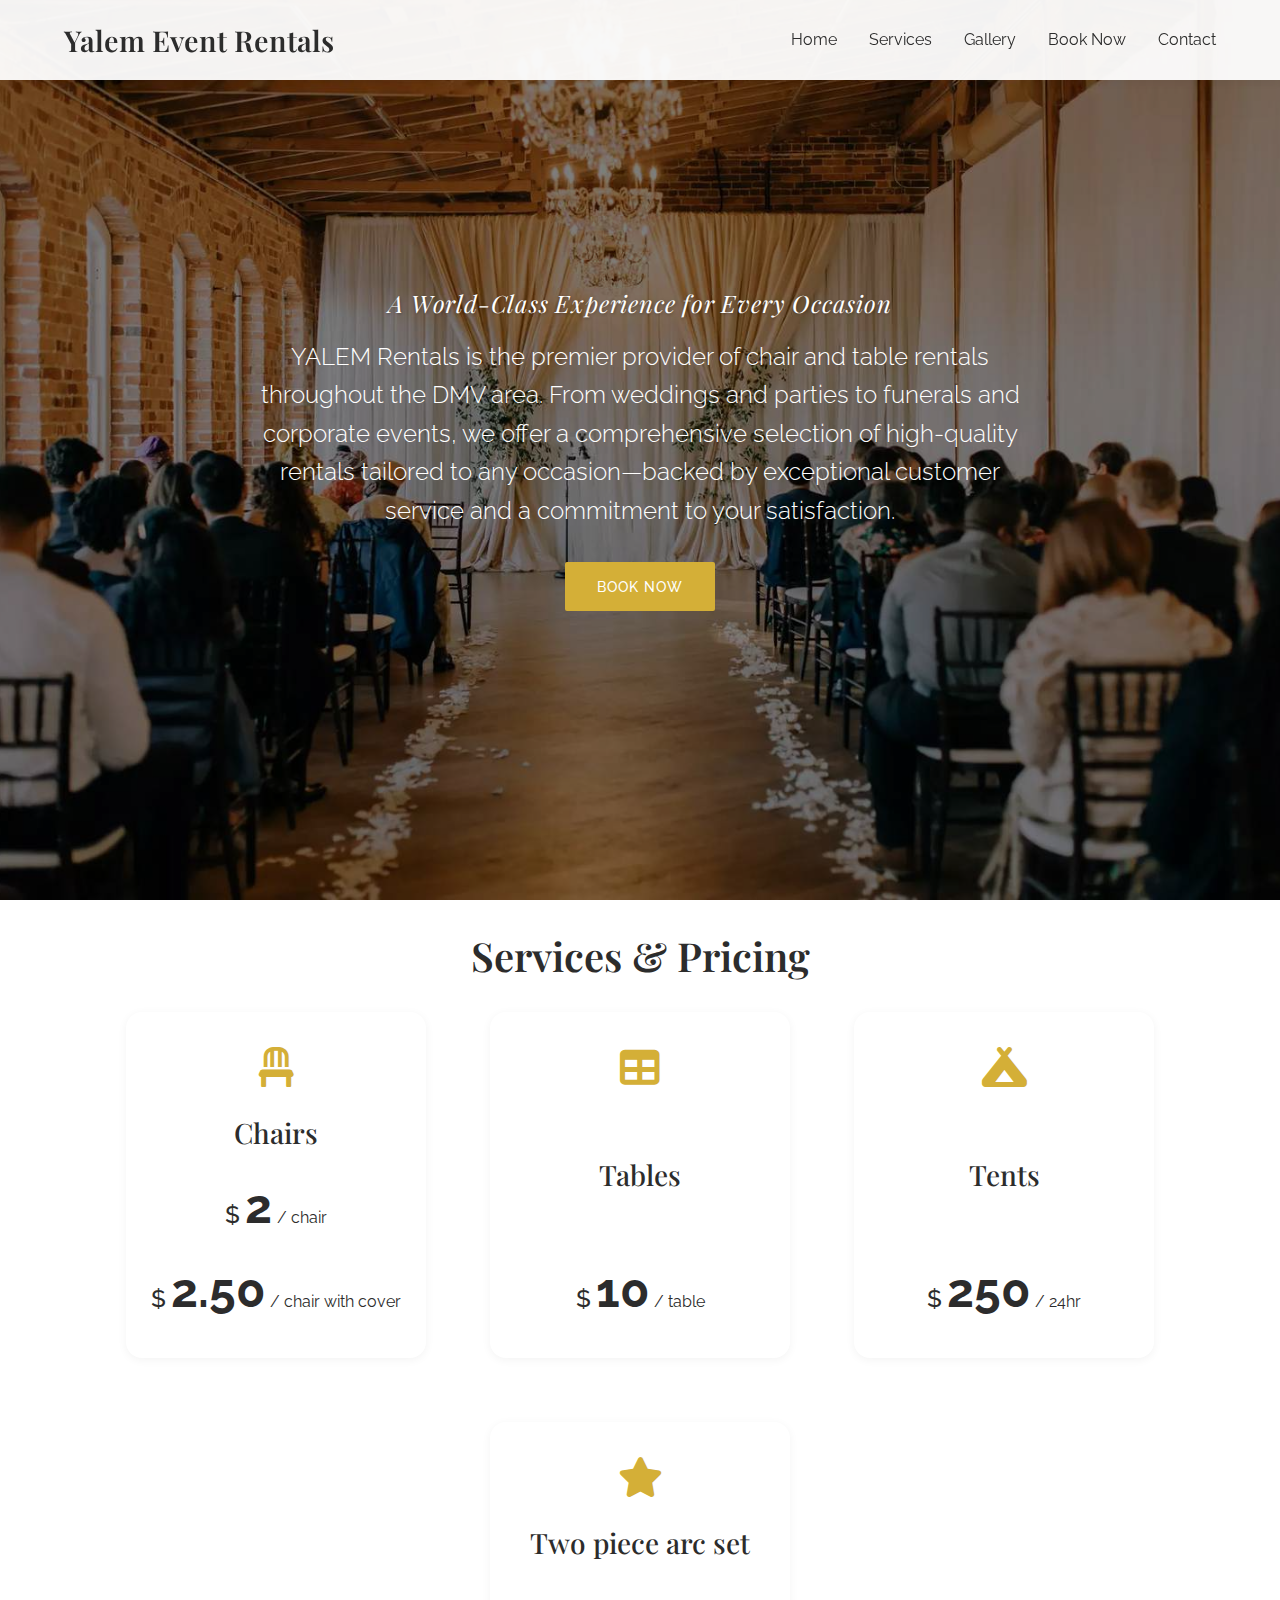
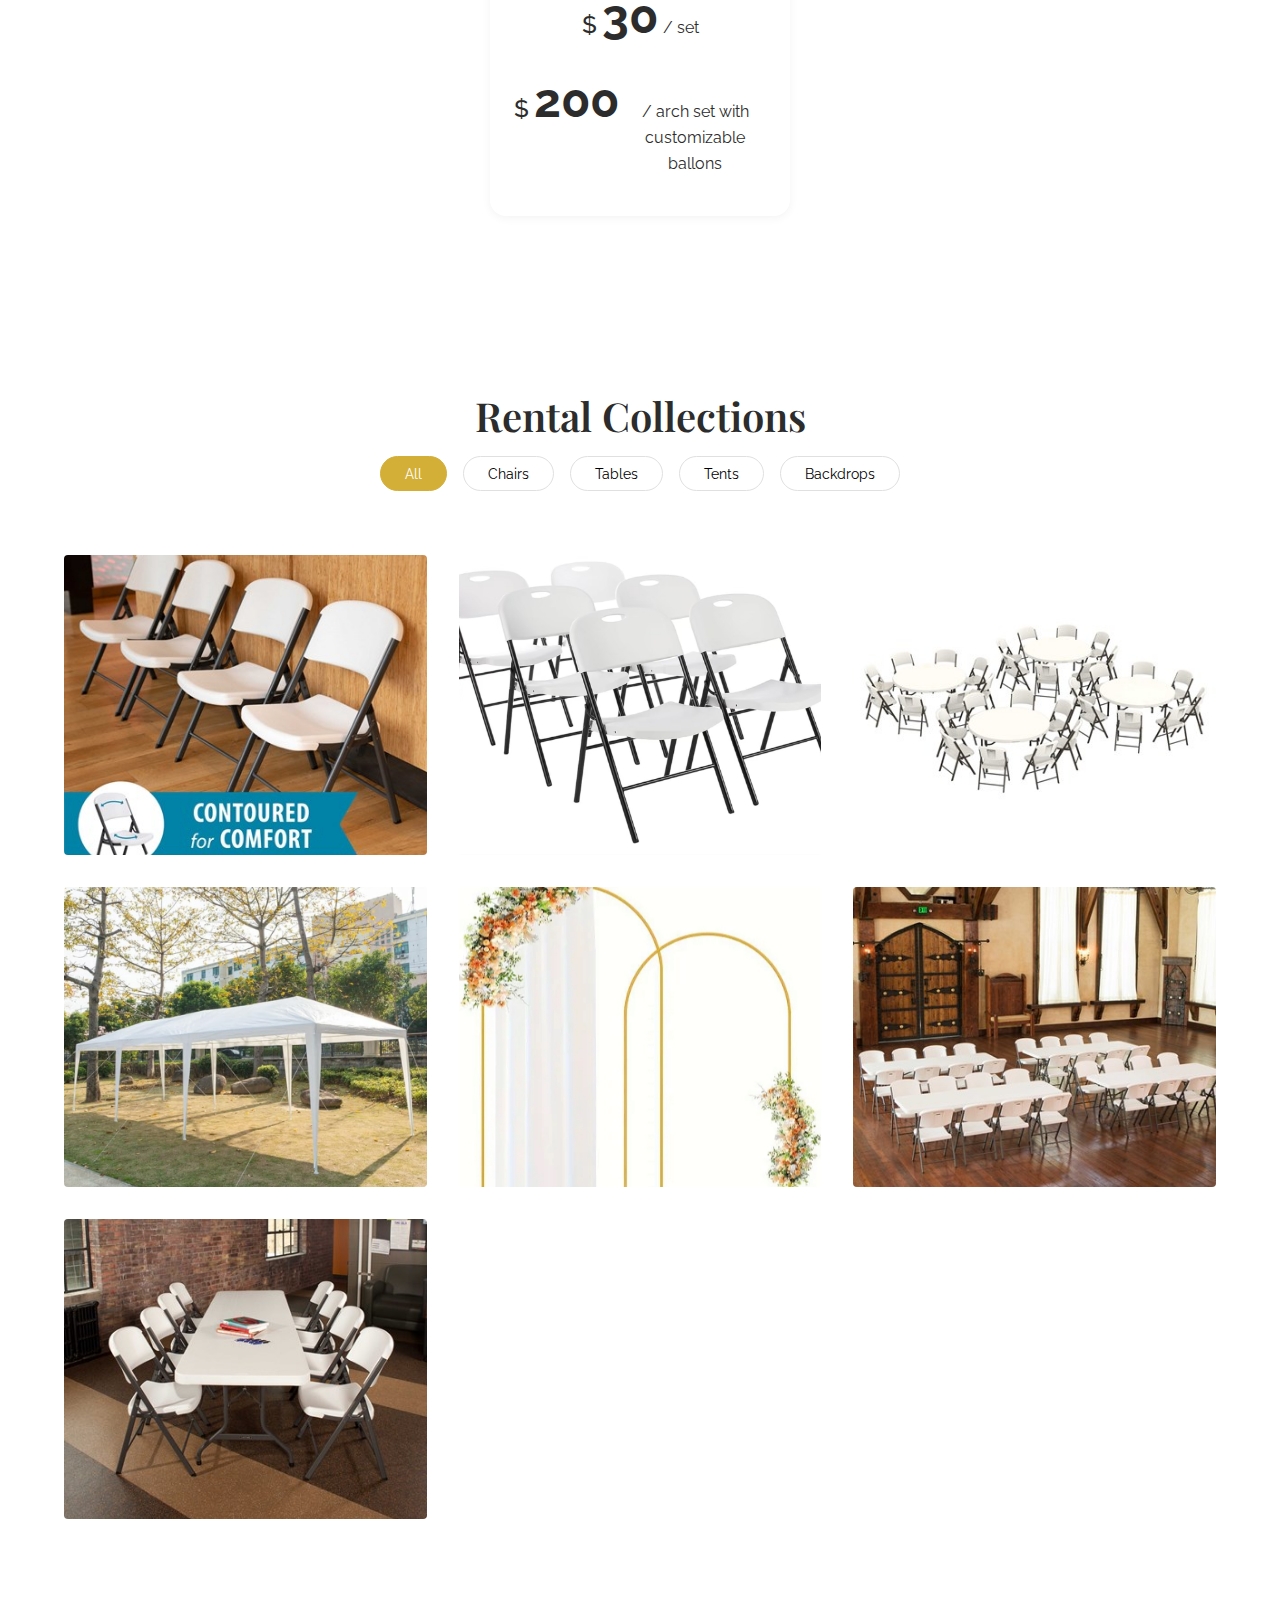
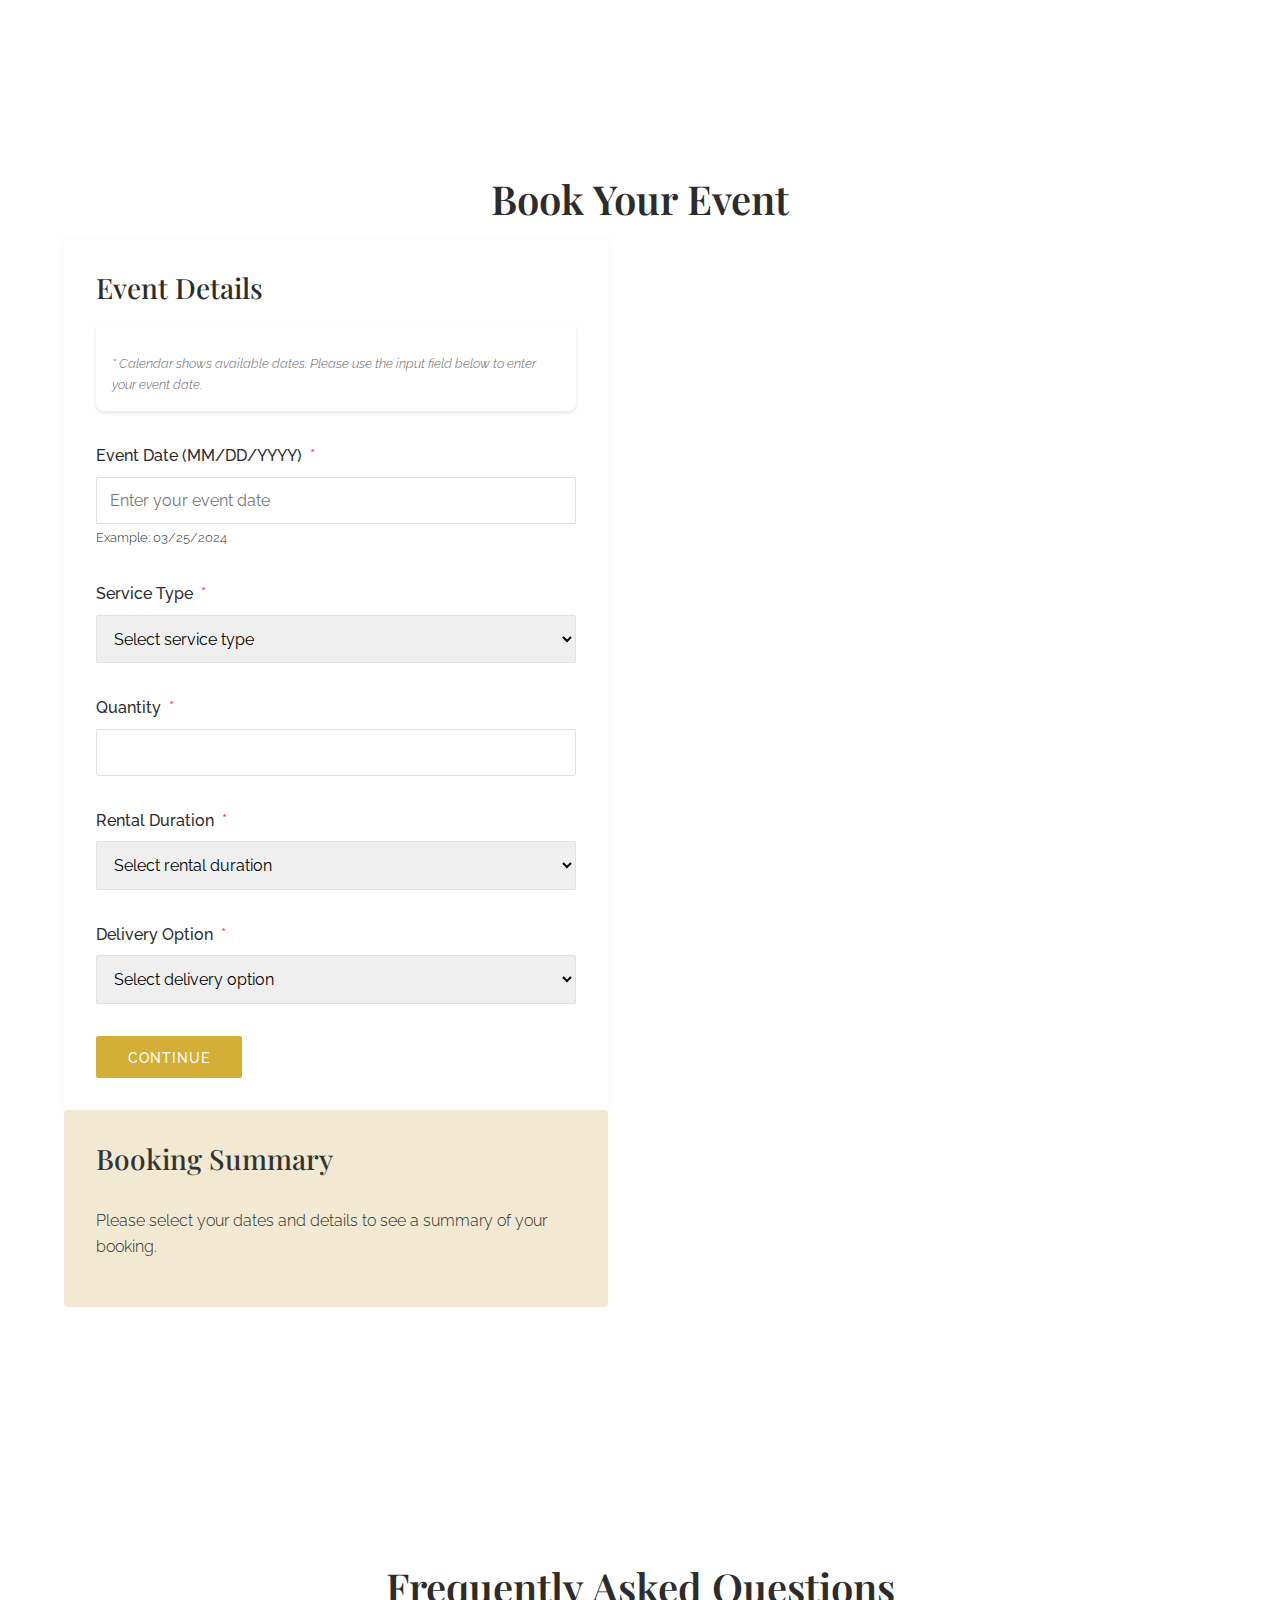
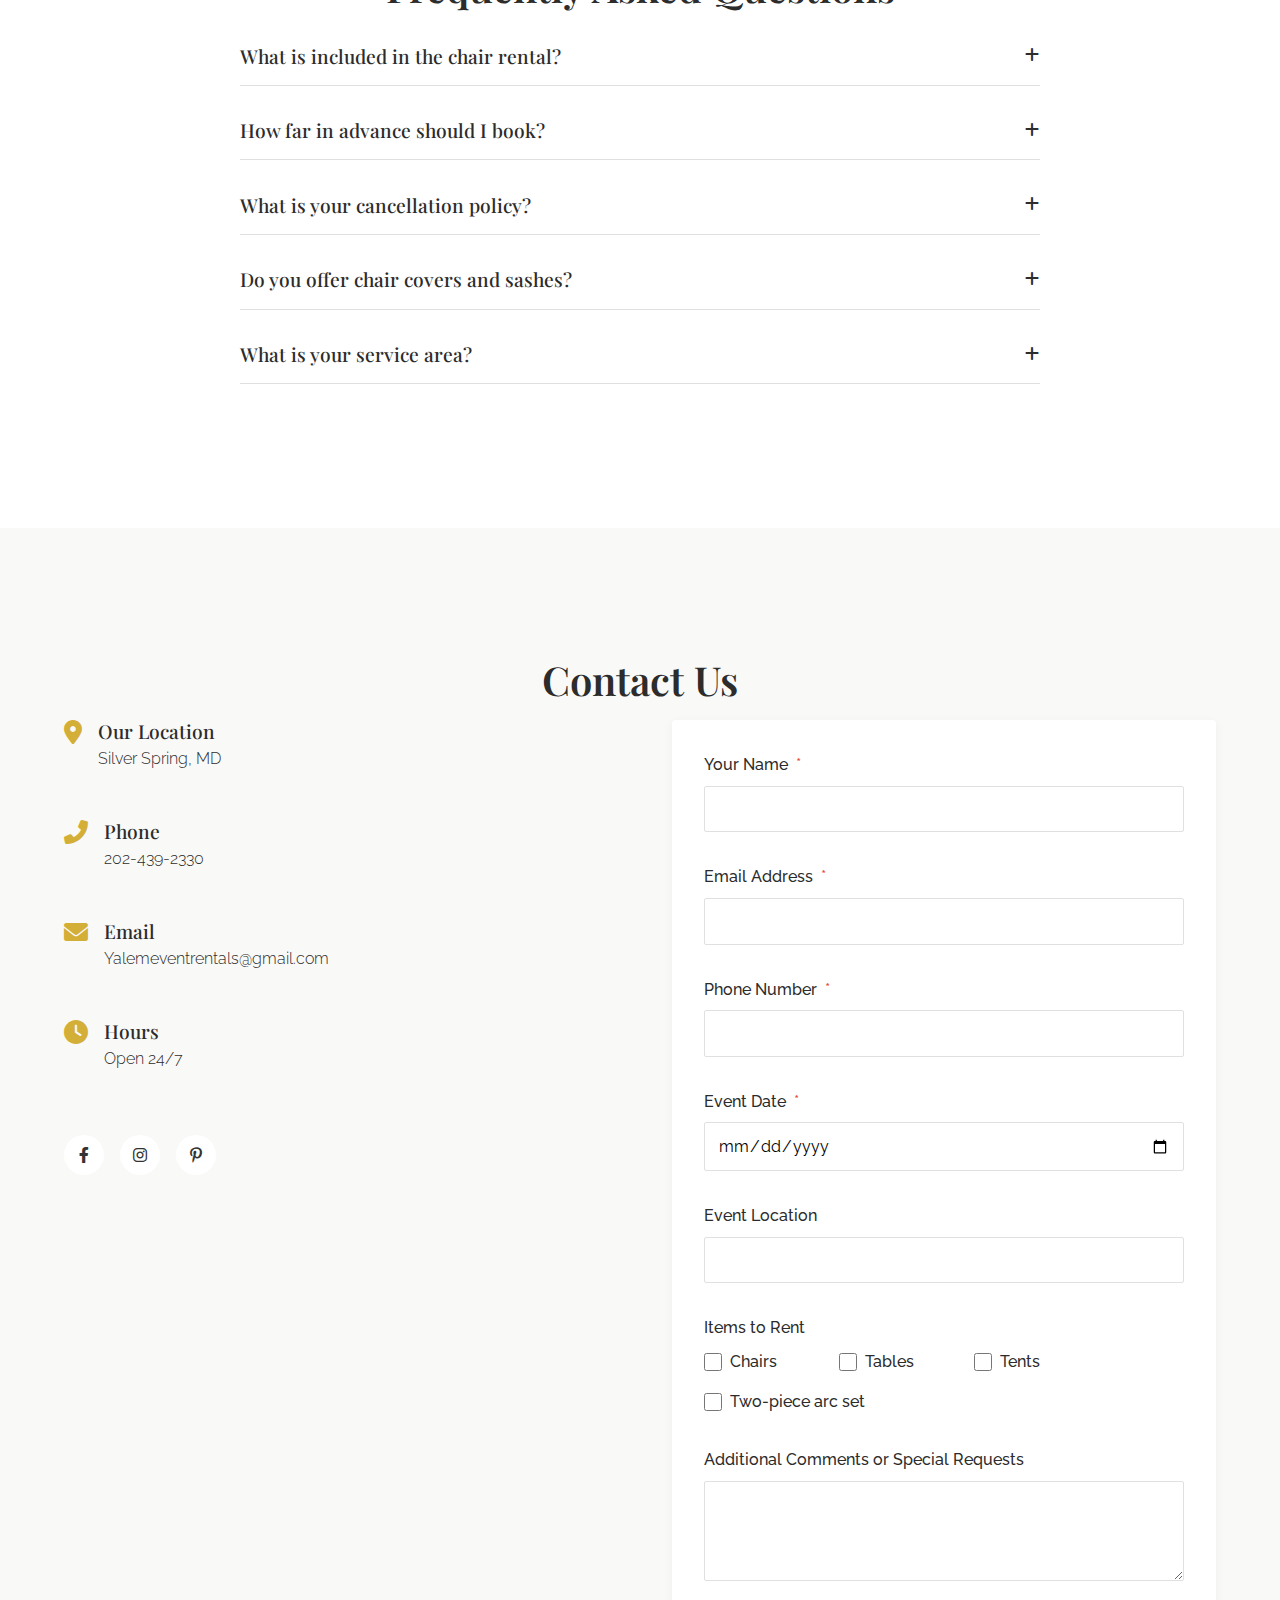
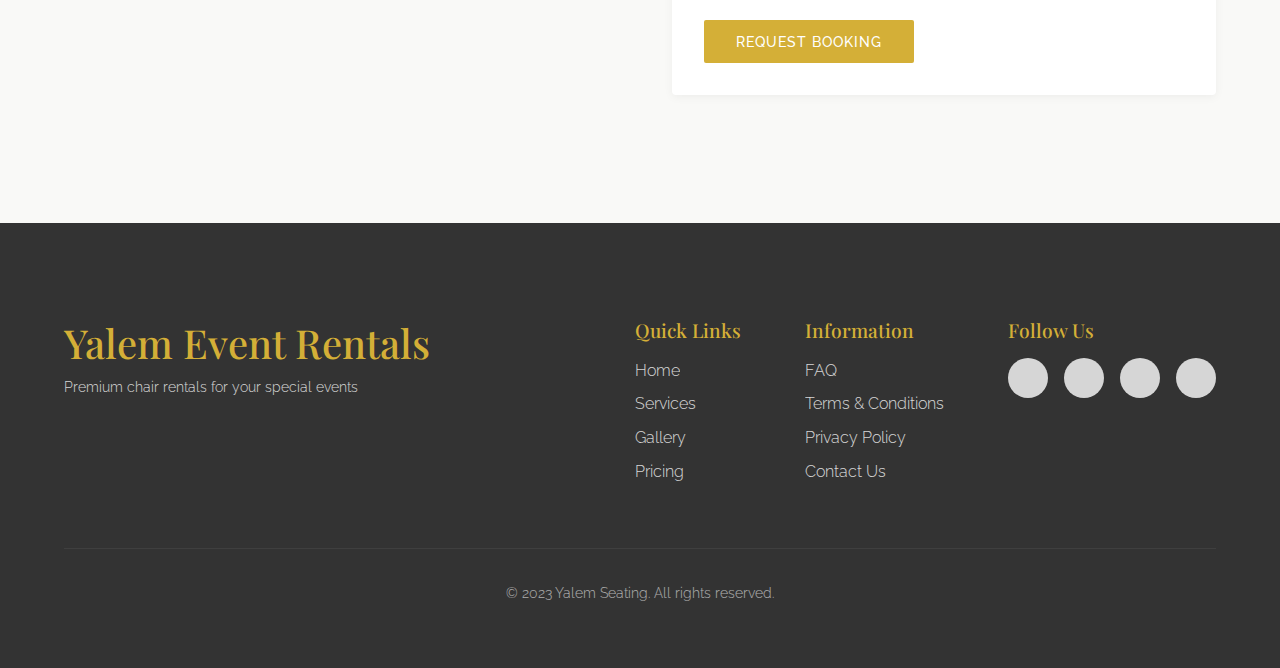
==== commit 113e8dc5: "booking confirmation" ====
--- a/index.html
+++ b/index.html
@@ -83,7 +83,7 @@
                         <h3>Tents</h3>
                         <div class="price">
                             <span class="currency">$</span>
-                            <span class="amount">150</span>
+                            <span class="amount">250</span>
                             <span class="period">/ 24hr</span>
                         </div>
                     </a>
@@ -287,7 +287,7 @@
                                 <input type="text" name="_gotcha" style="display:none">
                                 <div id="booking-success-message" class="success-message" style="display:none;">
                                     <i class="fas fa-check-circle"></i>
-                                    <p>Thank you for your booking request! We'll be in touch with you shortly to confirm details.</p>
+                                    <p>Thank you for your booking request! Your booking has been submitted. We will call and email you shortly to confirm your booking details.</p>
                                 </div>
                                 <div class="form-buttons">
                                     <button type="button" class="btn btn-secondary prev-step">Back</button>
@@ -302,68 +302,6 @@
                             </div>
                         </div>
                     </div>
-                </div>
-            </div>
-        </section>
-
-        <!-- Testimonials Section -->
-        <section id="testimonials" class="testimonials">
-            <div class="container">
-                <h2 class="section-title">Client Testimonials</h2>
-                <div class="decorative-line"></div>
-                <div class="testimonial-slider">
-                    <div class="testimonial-slide">
-                        <div class="testimonial-content">
-                            <p>"The chairs were absolutely stunning for our wedding.The team was professional and prompt."</p>
-                            <div class="testimonial-author">
-                                <h4>Sarah & Michael</h4>
-                                <p>Wedding, June 2023</p>
-                                <div class="stars">
-                                    <i class="fas fa-star"></i>
-                                    <i class="fas fa-star"></i>
-                                    <i class="fas fa-star"></i>
-                                    <i class="fas fa-star"></i>
-                                    <i class="fas fa-star"></i>
-                                </div>
-                            </div>
-                        </div>
-                    </div>
-                    <div class="testimonial-slide">
-                        <div class="testimonial-content">
-                            <p>"Chairs were the perfect modern touch to our event. Setup was flawless and on time."</p>
-                            <div class="testimonial-author">
-                                <h4>Jennifer L.</h4>
-                                <p>Corporate Event, March 2023</p>
-                                <div class="stars">
-                                    <i class="fas fa-star"></i>
-                                    <i class="fas fa-star"></i>
-                                    <i class="fas fa-star"></i>
-                                    <i class="fas fa-star"></i>
-                                    <i class="fas fa-star"></i>
-                                </div>
-                            </div>
-                        </div>
-                    </div>
-                    <div class="testimonial-slide">
-                        <div class="testimonial-content">
-                            <p>"The booking process was simple and the staff was incredibly helpful."</p>
-                            <div class="testimonial-author">
-                                <h4>Emma & David</h4>
-                                <p>Wedding, September 2023</p>
-                                <div class="stars">
-                                    <i class="fas fa-star"></i>
-                                    <i class="fas fa-star"></i>
-                                    <i class="fas fa-star"></i>
-                                    <i class="fas fa-star"></i>
-                                    <i class="fas fa-star-half-alt"></i>
-                                </div>
-                            </div>
-                        </div>
-                    </div>
-                </div>
-                <div class="testimonial-controls">
-                    <button class="prev-testimonial"><i class="fas fa-chevron-left"></i></button>
-                    <button class="next-testimonial"><i class="fas fa-chevron-right"></i></button>
                 </div>
             </div>
         </section>
@@ -380,7 +318,7 @@
                             <span class="faq-toggle"><i class="fas fa-plus"></i></span>
                         </div>
                         <div class="faq-answer">
-                            <p>Our chair rentals include delivery, setup, and pickup. Depending on your package, chair covers, and custom arrangement may also be included.</p>
+                            <p>Our chair rentals include delivery, setup, and pickup. Depending on your package, chair covers, sashes, and custom arrangement may also be included.</p>
                         </div>
                     </div>
                     <div class="faq-item">
@@ -389,7 +327,7 @@
                             <span class="faq-toggle"><i class="fas fa-plus"></i></span>
                         </div>
                         <div class="faq-answer">
-                            <p>We recommend booking at least 1-2 months in advance for peak wedding season (May-October). For other times, 1 months is usually sufficient.</p>
+                            <p>We recommend booking at least 2-3 months in advance for peak wedding season (May-October). For other times, 1-2 months is usually sufficient.</p>
                         </div>
                     </div>
                     <div class="faq-item">
@@ -398,16 +336,16 @@
                             <span class="faq-toggle"><i class="fas fa-plus"></i></span>
                         </div>
                         <div class="faq-answer">
-                            <p>Cancellations made 30+ days before your event receive a full refund. Cancellations within 10-15 days receive a 50% refund. Cancellations less than 10 days before the event are non-refundable.</p>
+                            <p>Cancellations made 30+ days before your event receive a full refund minus a $50 processing fee. Cancellations within 15-29 days receive a 50% refund. Cancellations less than 15 days before the event are non-refundable.</p>
                         </div>
                     </div>
                     <div class="faq-item">
                         <div class="faq-question">
-                            <h3>Can I make changes to my order??</h3>
+                            <h3>Do you offer chair covers and sashes?</h3>
                             <span class="faq-toggle"><i class="fas fa-plus"></i></span>
                         </div>
                         <div class="faq-answer">
-                            <p>Yes,give us a call and we’ll be happy to make the edits on our end.</p>
+                            <p>Yes, we offer chair covers and sashes in various colors. These are included in our Gold and Diamond packages, or can be added to the Standard package for an additional fee.</p>
                         </div>
                     </div>
                     <div class="faq-item">
@@ -416,7 +354,7 @@
                             <span class="faq-toggle"><i class="fas fa-plus"></i></span>
                         </div>
                         <div class="faq-answer">
-                            <p>We cover events across Maryland, Washington, D.C., and Virginia.</p>
+                            <p>We service events within a 50-mile radius of our location at no additional charge. For events beyond this radius, a transportation fee may apply.</p>
                         </div>
                     </div>
                 </div>
@@ -536,7 +474,7 @@
                             <input type="text" name="_gotcha" style="display:none">
                             <div id="form-success-message" class="success-message" style="display:none;">
                                 <i class="fas fa-check-circle"></i>
-                                <p>Thank you for your booking request! We'll be in touch with you shortly.</p>
+                                <p>Thank you for your booking request! Your request has been submitted. We will call and email you shortly to confirm your details.</p>
                             </div>
                             <button type="submit" class="btn btn-primary">Request Booking</button>
                         </form>
--- a/css/styles.css
+++ b/css/styles.css
@@ -65,7 +65,7 @@
 }
 
 h1 {
-    font-size: 10.5rem;
+    font-size: 3.5rem;
 }
 
 h2 {
@@ -1133,11 +1133,11 @@
 
 @media (max-width: 480px) {
     .hero-content h1 {
-        font-size: 5.5rem;
+        font-size: 2.5rem;
     }
     
     .section-title {
-        font-size: 5rem;
+        font-size: 2rem;
     }
     
     .form-buttons {
@@ -1197,31 +1197,30 @@
     border-color: #dc3545;
 }
 
-/* Add these styles if they're not already in your stylesheet */
-
+/* Enhanced Success Message Styling */
 .success-message {
     background-color: #e8f5e9;
     color: #2e7d32;
-    padding: 20px;
+    padding: 25px;
     border-radius: 8px;
     text-align: center;
     margin: 20px 0;
     animation: fadeIn 0.5s ease;
+    border: 2px solid #2e7d32;
+    box-shadow: 0 4px 12px rgba(46, 125, 50, 0.2);
 }
 
 .success-message i {
-    font-size: 2rem;
-    margin-bottom: 10px;
-}
-
-@keyframes fadeIn {
-    from { opacity: 0; transform: translateY(-10px); }
-    to { opacity: 1; transform: translateY(0); }
-}
-
-.required {
-    color: #e74c3c;
-    margin-left: 4px;
+    font-size: 3rem;
+    margin-bottom: 15px;
+    color: #2e7d32;
+    display: block;
+}
+
+.success-message p {
+    font-size: 1.1rem;
+    line-height: 1.5;
+    margin-bottom: 15px;
 }
 
 /* Add smooth scrolling to the entire page */
@@ -1291,4 +1290,14 @@
     }
 }
 
-
+@keyframes fadeIn {
+    from { opacity: 0; transform: translateY(-10px); }
+    to { opacity: 1; transform: translateY(0); }
+}
+
+.required {
+    color: #e74c3c;
+    margin-left: 4px;
+}
+
+
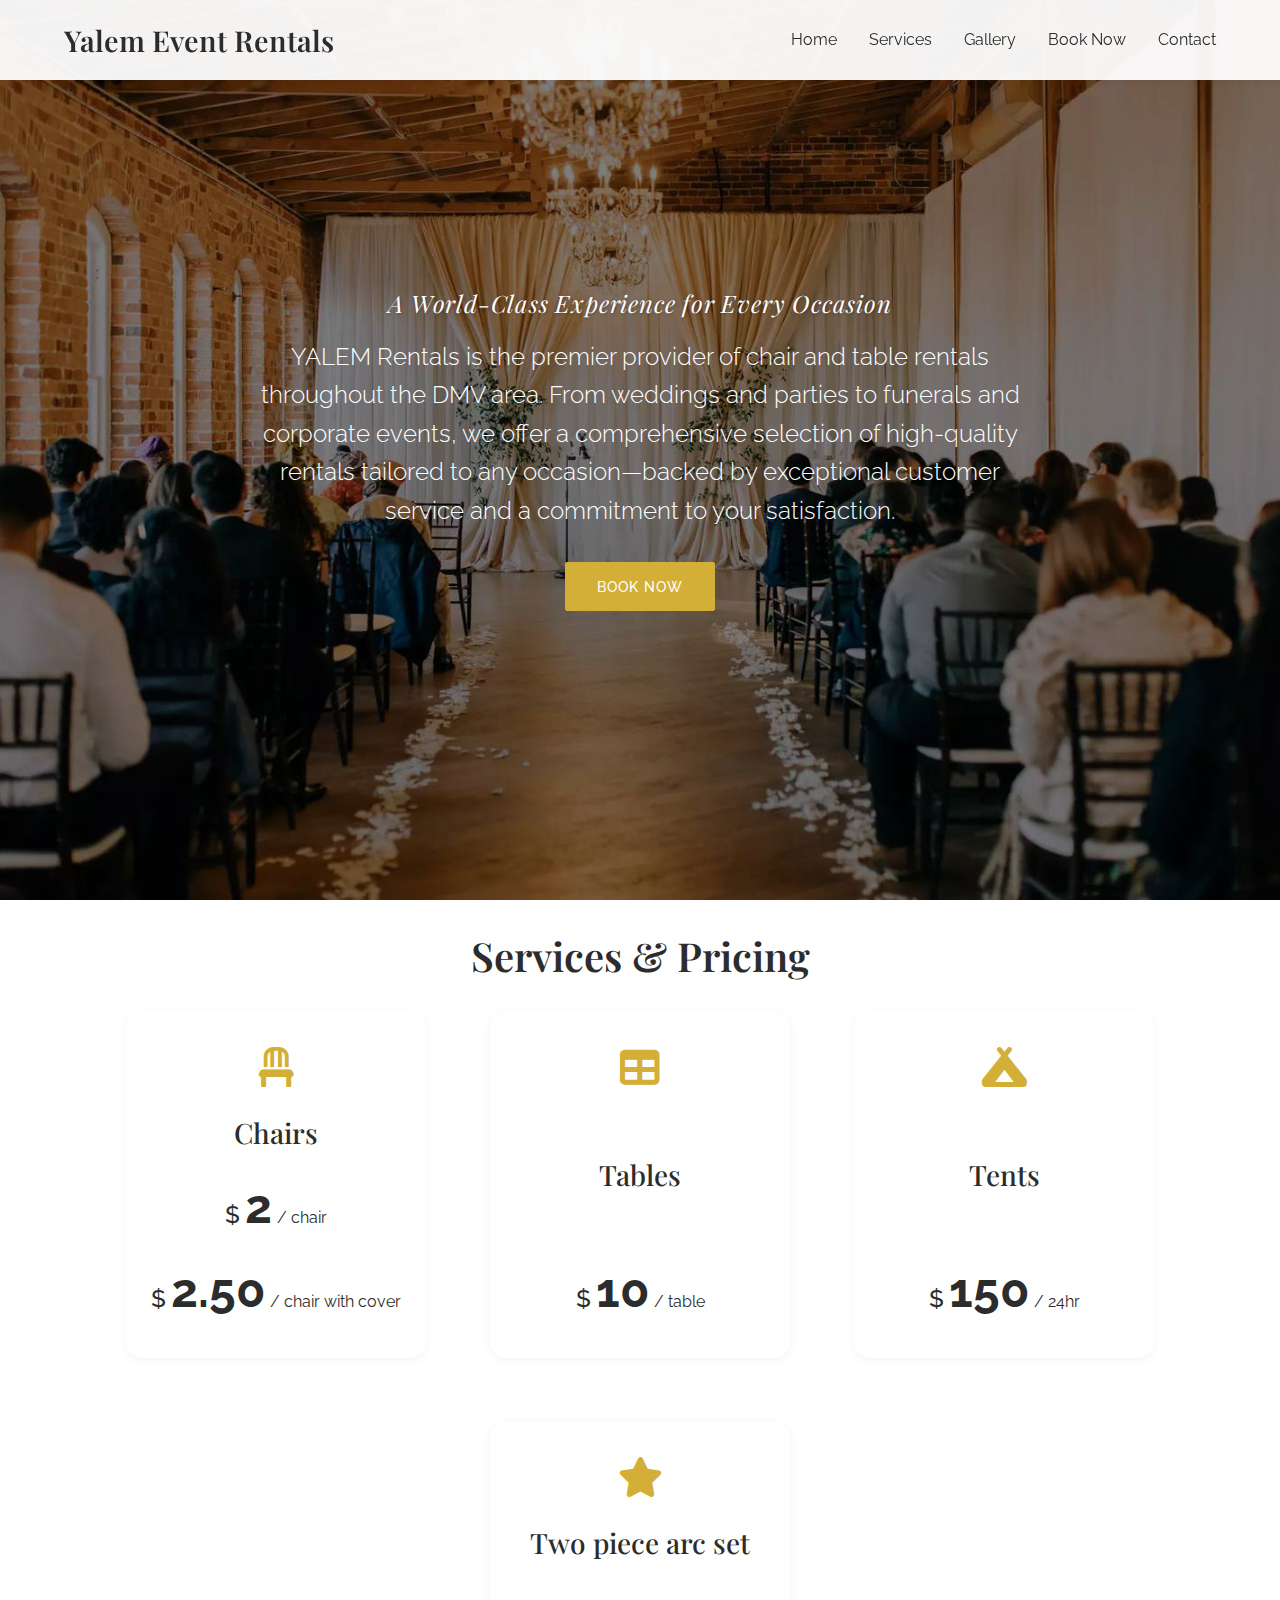
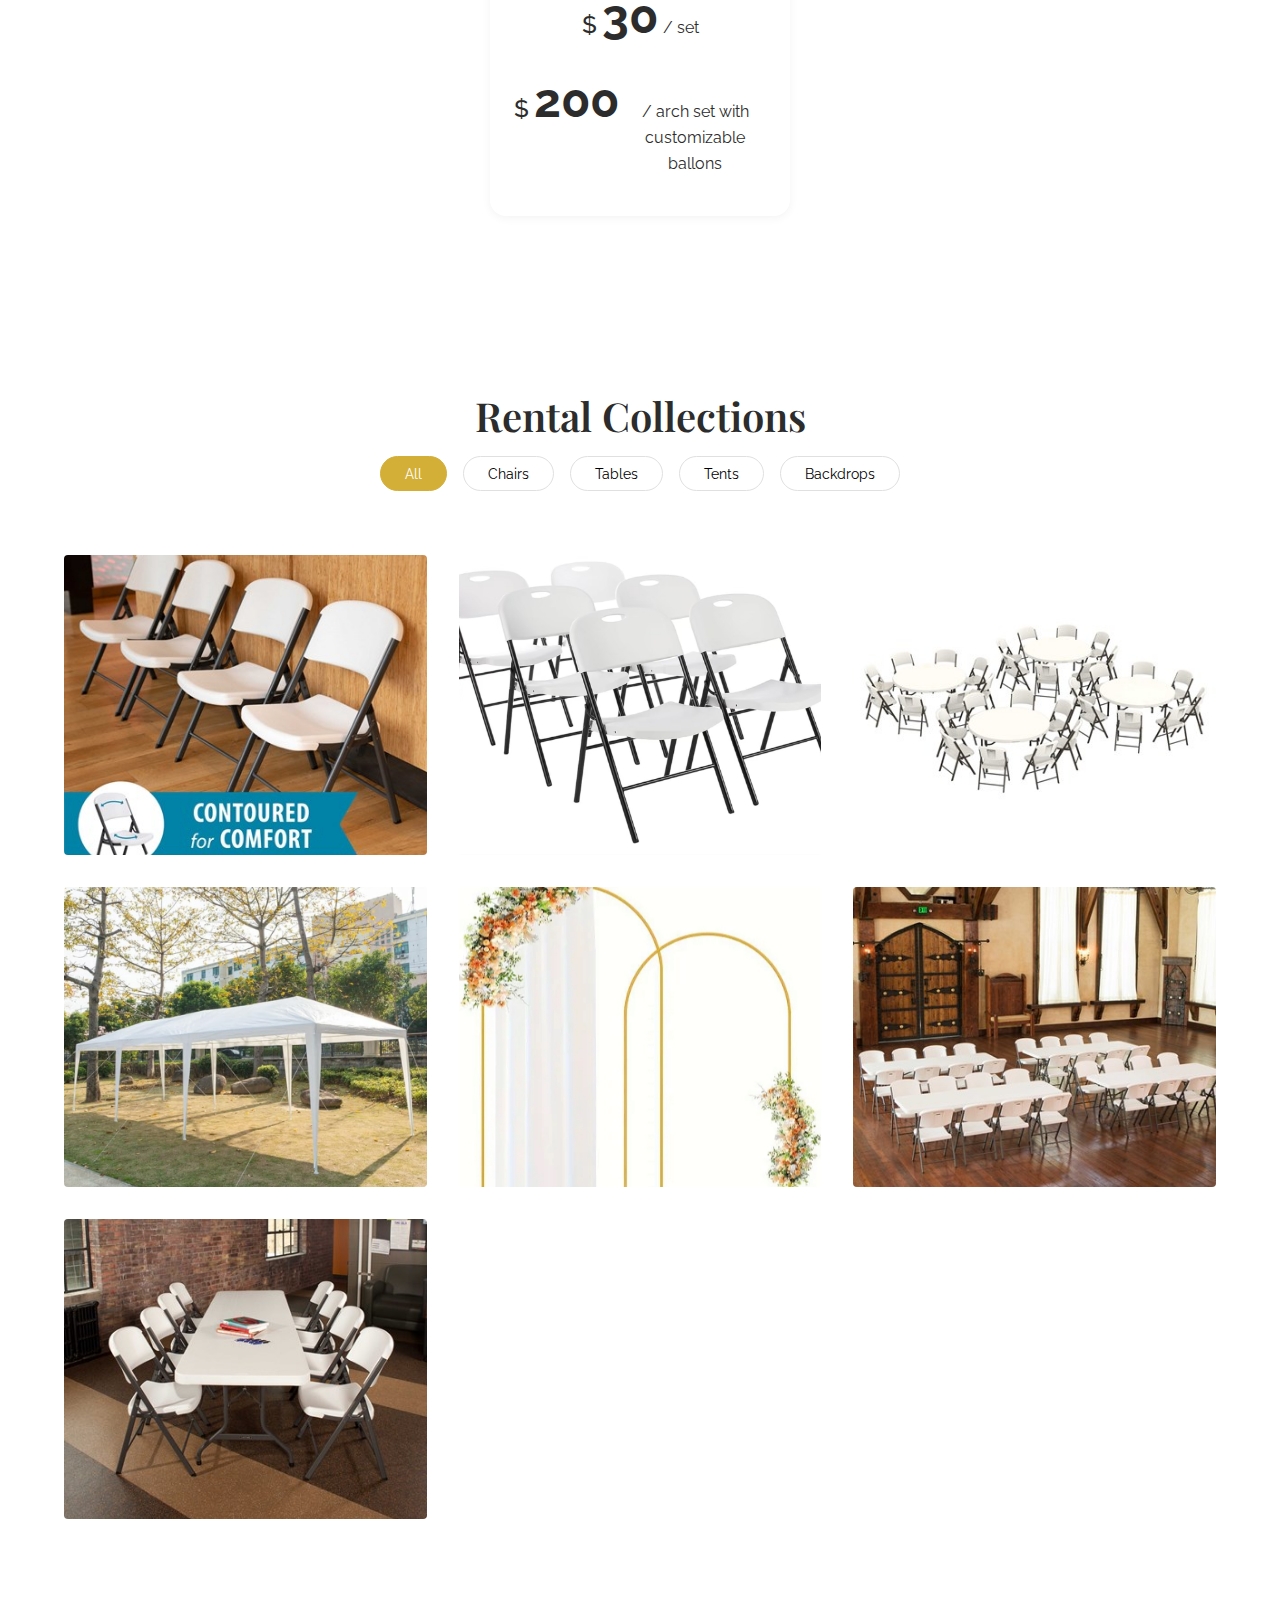
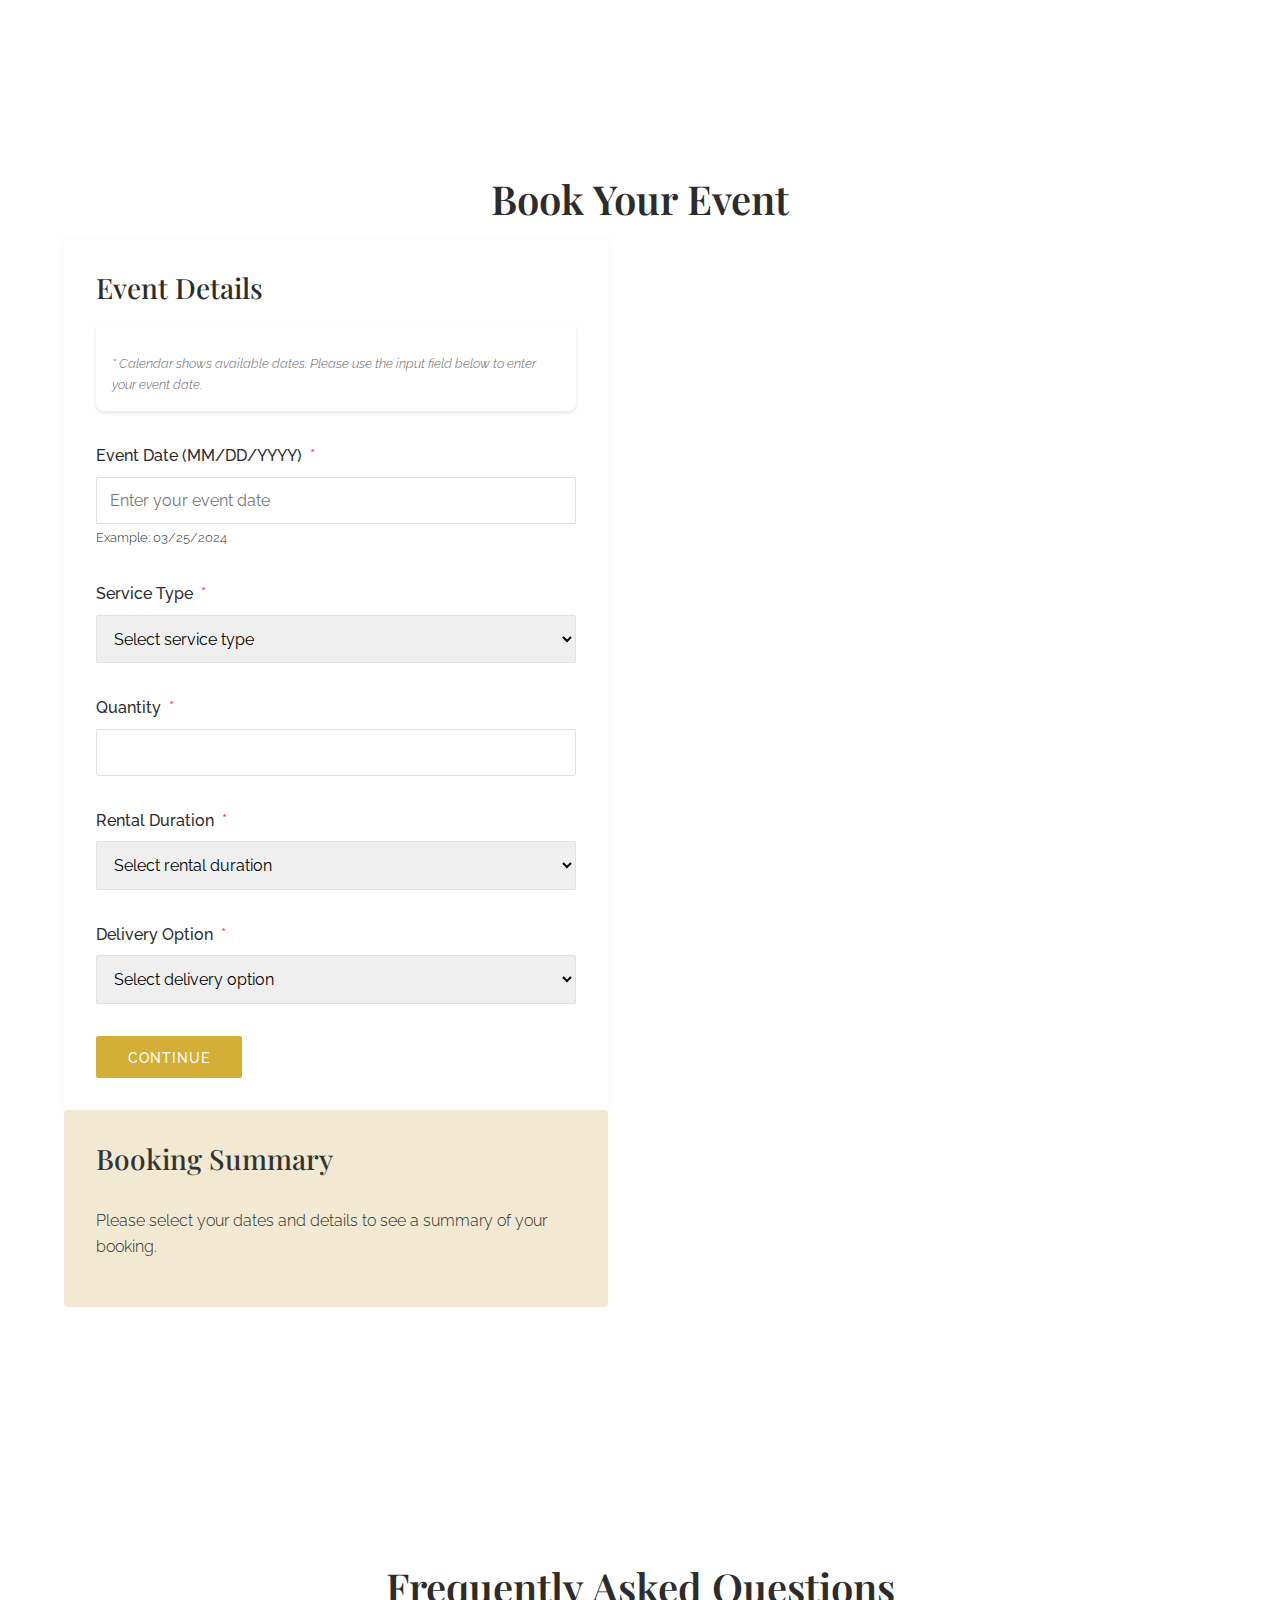
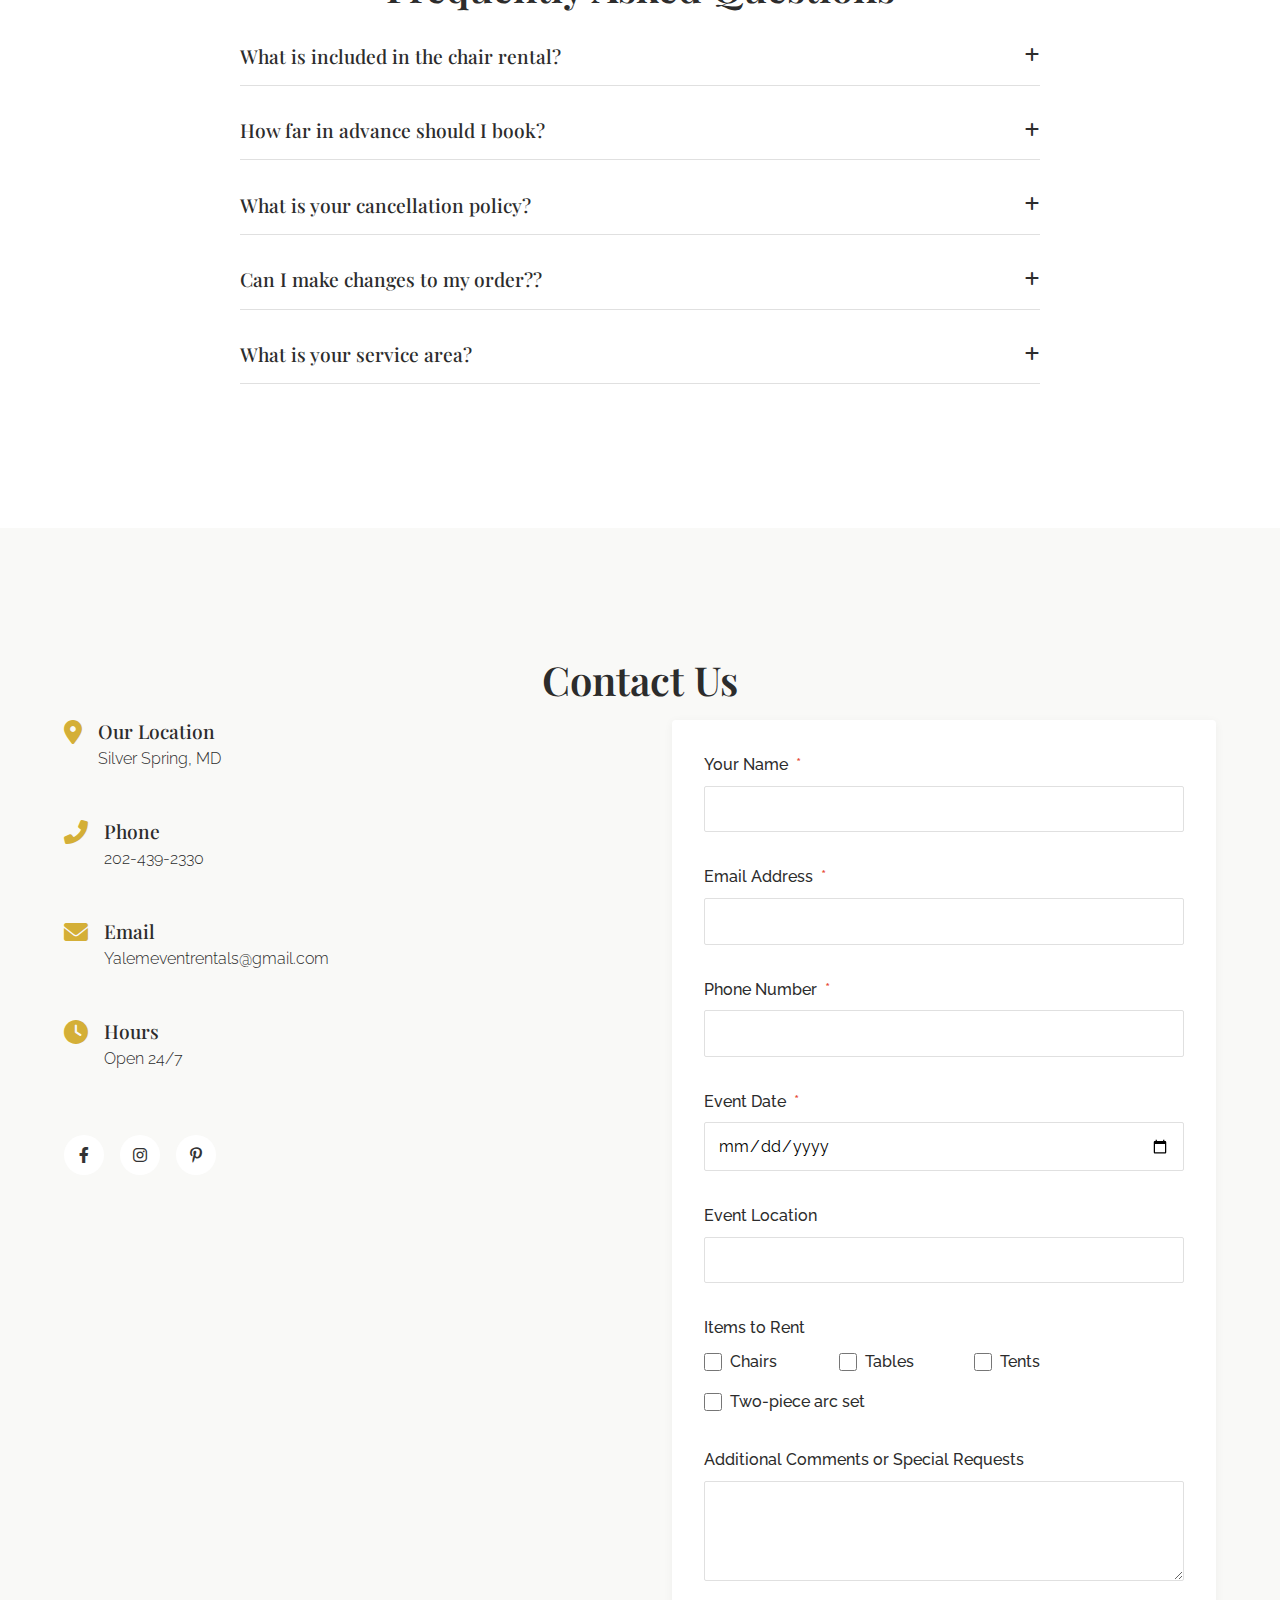
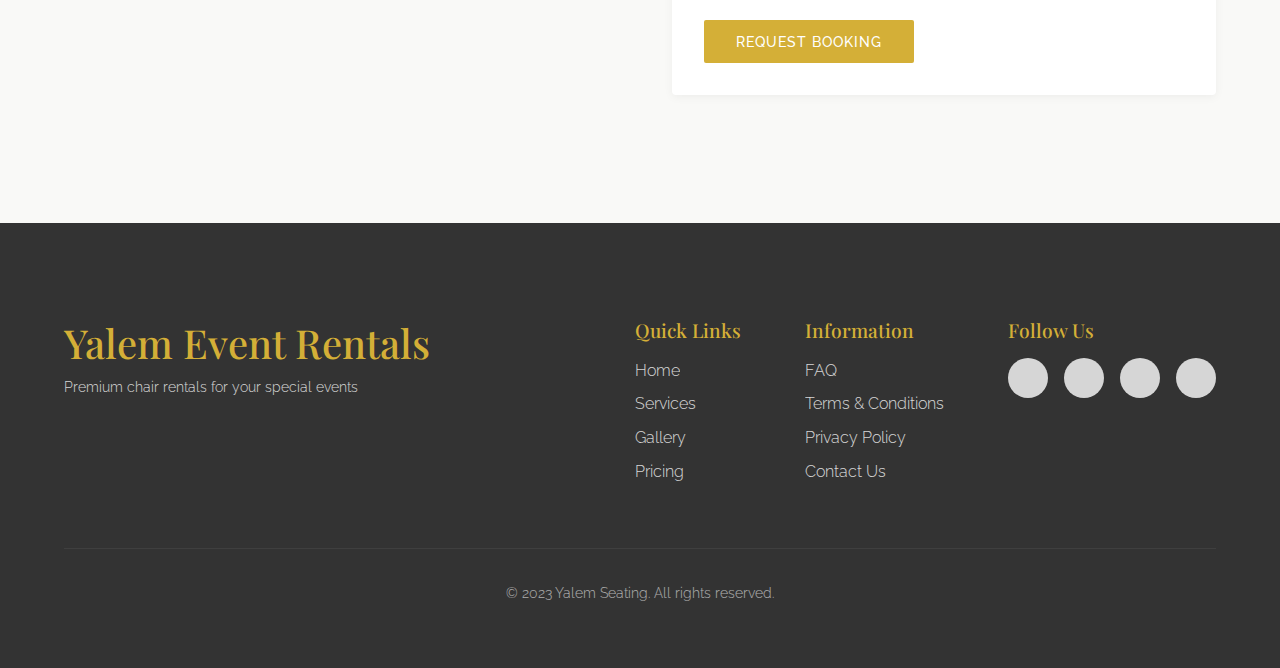
==== commit 6774ee39: "Resolve merge conflict: remove testimonials section" ====
--- a/index.html
+++ b/index.html
@@ -83,7 +83,7 @@
                         <h3>Tents</h3>
                         <div class="price">
                             <span class="currency">$</span>
-                            <span class="amount">250</span>
+                            <span class="amount">150</span>
                             <span class="period">/ 24hr</span>
                         </div>
                     </a>
@@ -318,7 +318,7 @@
                             <span class="faq-toggle"><i class="fas fa-plus"></i></span>
                         </div>
                         <div class="faq-answer">
-                            <p>Our chair rentals include delivery, setup, and pickup. Depending on your package, chair covers, sashes, and custom arrangement may also be included.</p>
+                            <p>Our chair rentals include delivery, setup, and pickup. Depending on your package, chair covers, and custom arrangement may also be included.</p>
                         </div>
                     </div>
                     <div class="faq-item">
@@ -327,7 +327,7 @@
                             <span class="faq-toggle"><i class="fas fa-plus"></i></span>
                         </div>
                         <div class="faq-answer">
-                            <p>We recommend booking at least 2-3 months in advance for peak wedding season (May-October). For other times, 1-2 months is usually sufficient.</p>
+                            <p>We recommend booking at least 1-2 months in advance for peak wedding season (May-October). For other times, 1 months is usually sufficient.</p>
                         </div>
                     </div>
                     <div class="faq-item">
@@ -336,16 +336,16 @@
                             <span class="faq-toggle"><i class="fas fa-plus"></i></span>
                         </div>
                         <div class="faq-answer">
-                            <p>Cancellations made 30+ days before your event receive a full refund minus a $50 processing fee. Cancellations within 15-29 days receive a 50% refund. Cancellations less than 15 days before the event are non-refundable.</p>
+                            <p>Cancellations made 15+ days before your event receive a full refund. Cancellations within 10-15 days receive a 50% refund. Cancellations less than 10 days before the event are non-refundable.</p>
                         </div>
                     </div>
                     <div class="faq-item">
                         <div class="faq-question">
-                            <h3>Do you offer chair covers and sashes?</h3>
+                            <h3>Can I make changes to my order??</h3>
                             <span class="faq-toggle"><i class="fas fa-plus"></i></span>
                         </div>
                         <div class="faq-answer">
-                            <p>Yes, we offer chair covers and sashes in various colors. These are included in our Gold and Diamond packages, or can be added to the Standard package for an additional fee.</p>
+                            <p>Yes,give us a call and we'll be happy to make the edits on our end.</p>
                         </div>
                     </div>
                     <div class="faq-item">
@@ -354,7 +354,7 @@
                             <span class="faq-toggle"><i class="fas fa-plus"></i></span>
                         </div>
                         <div class="faq-answer">
-                            <p>We service events within a 50-mile radius of our location at no additional charge. For events beyond this radius, a transportation fee may apply.</p>
+                            <p>We cover events across Maryland, Washington, D.C., and Virginia.</p>
                         </div>
                     </div>
                 </div>
--- a/css/styles.css
+++ b/css/styles.css
@@ -65,7 +65,7 @@
 }
 
 h1 {
-    font-size: 3.5rem;
+    font-size: 10.5rem;
 }
 
 h2 {
@@ -1133,11 +1133,11 @@
 
 @media (max-width: 480px) {
     .hero-content h1 {
-        font-size: 2.5rem;
+        font-size: 5.5rem;
     }
     
     .section-title {
-        font-size: 2rem;
+        font-size: 5rem;
     }
     
     .form-buttons {
